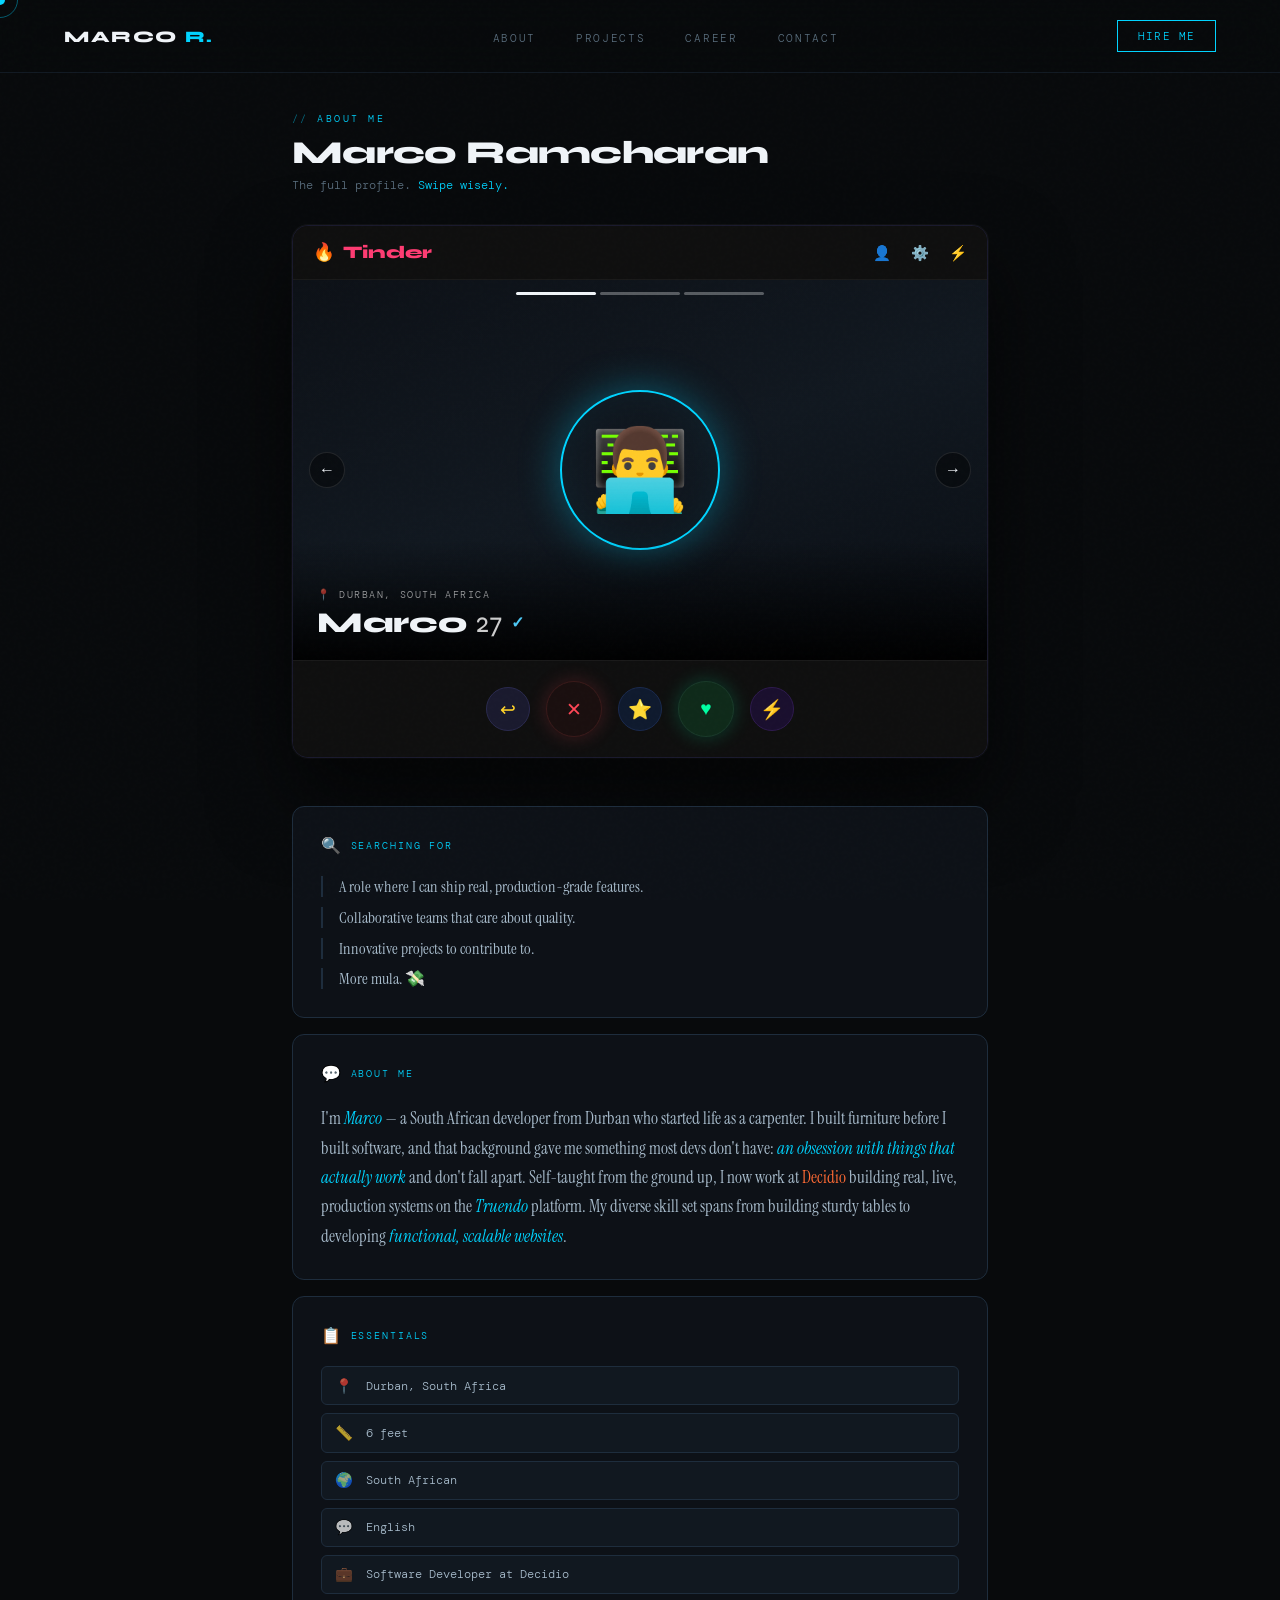
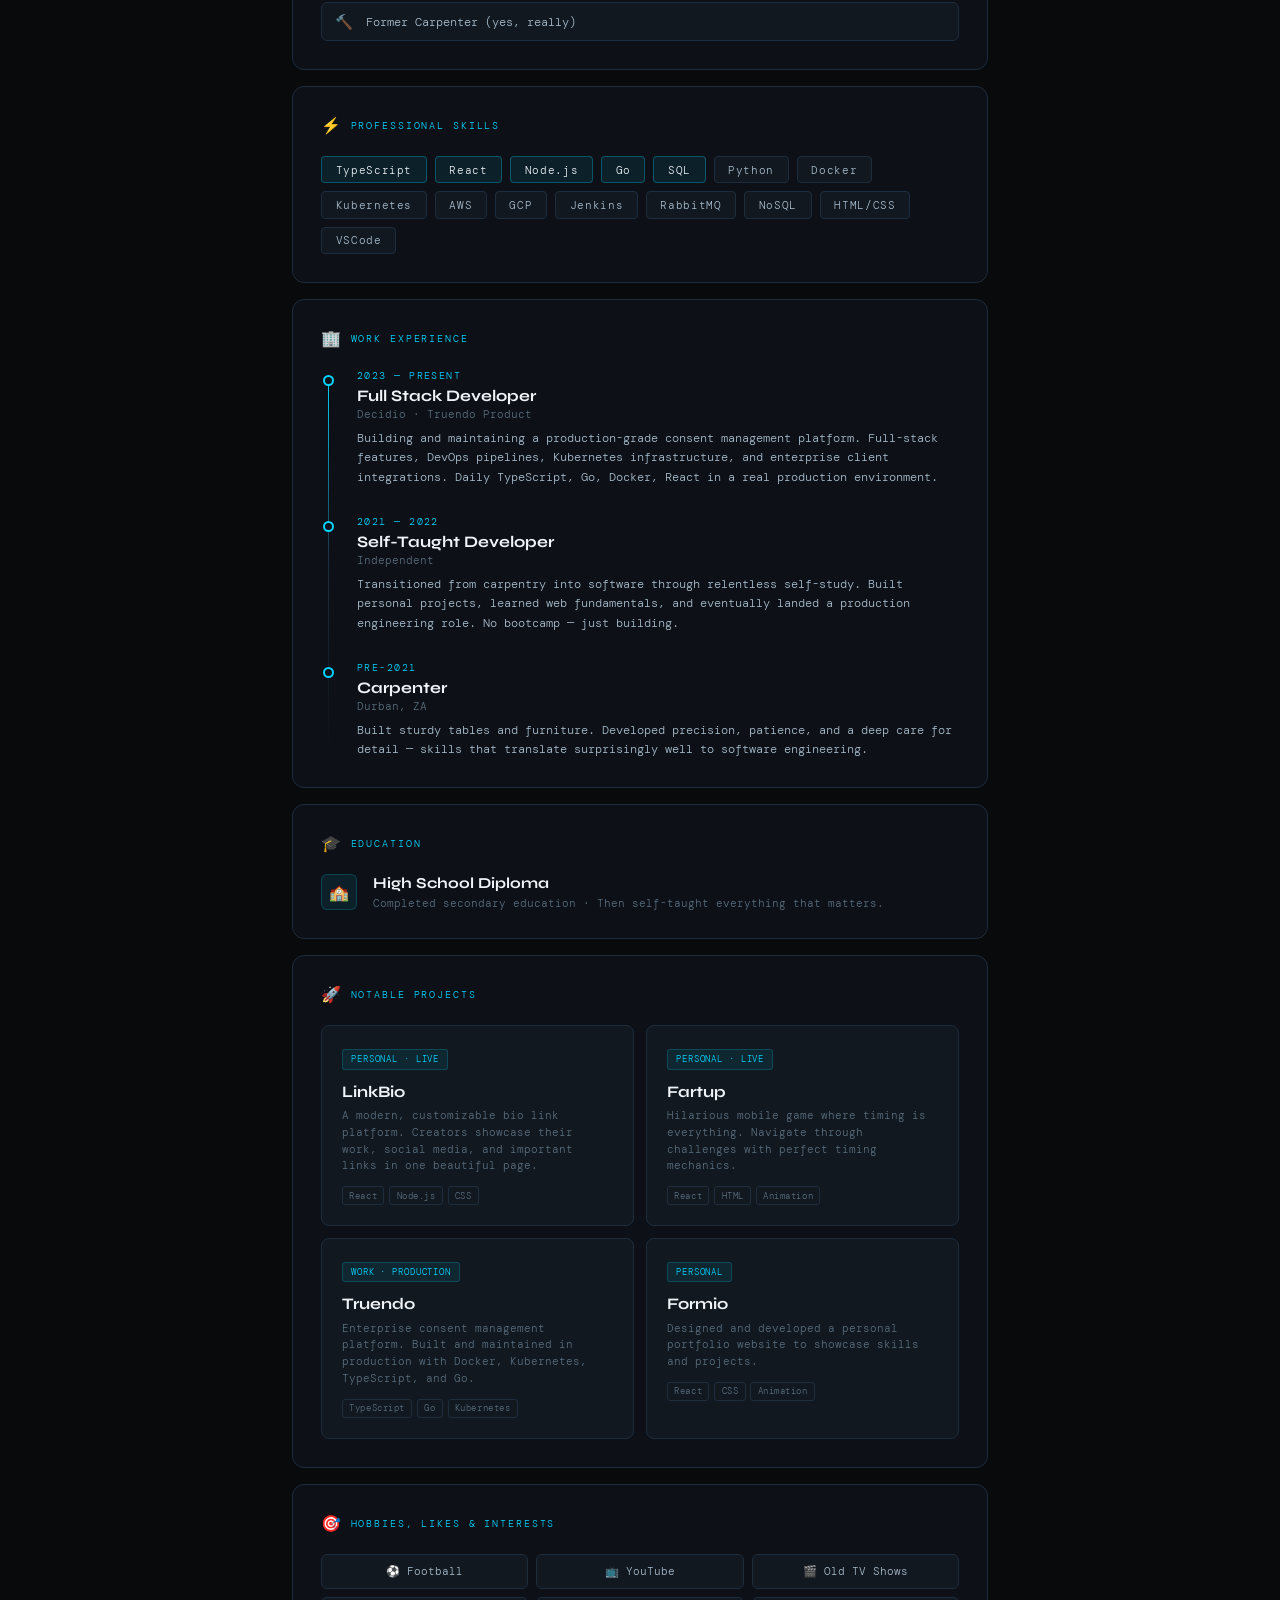
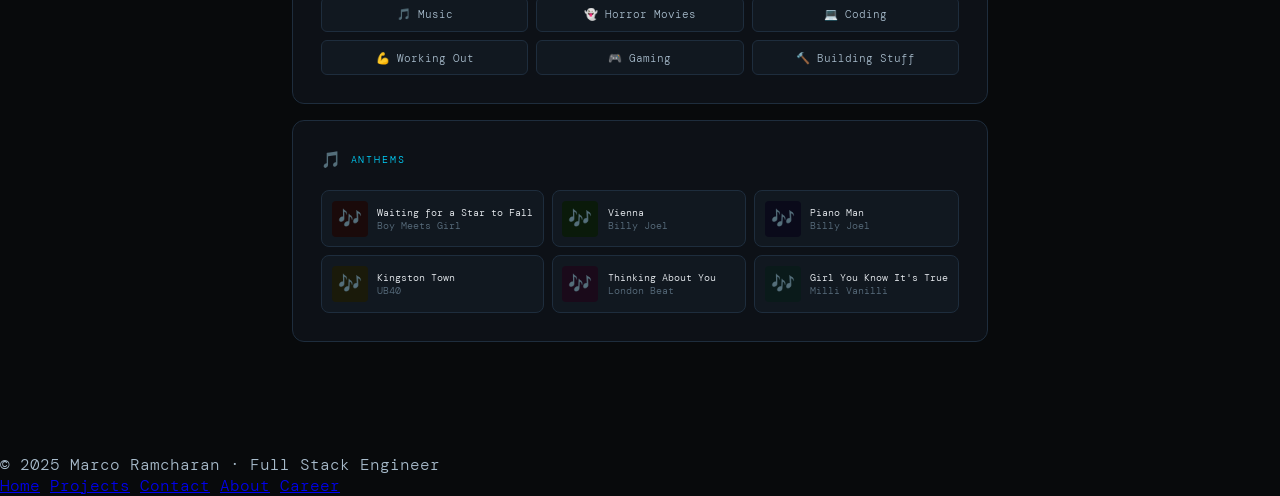
==== about/index.html @ f31c5353 "added" ====
<!DOCTYPE html>
<html lang="en">
<head>
<meta charset="UTF-8">
<meta name="viewport" content="width=device-width, initial-scale=1.0">
<title>Marco Ramcharan — About</title>
<link href="https://fonts.googleapis.com/css2?family=Syne:wght@400;700;800&family=DM+Mono:ital,wght@0,300;0,400;1,300&family=Instrument+Serif:ital@0;1&display=swap" rel="stylesheet">
<style>
  *, *::before, *::after { box-sizing: border-box; margin: 0; padding: 0; }

  :root {
    --bg: #080a0c;
    --bg2: #0d1117;
    --surface: #111820;
    --surface2: #141c24;
    --border: #1e2d3d;
    --border2: #243547;
    --cyan: #00d4ff;
    --cyan-dim: rgba(0,212,255,0.08);
    --cyan-glow: rgba(0,212,255,0.35);
    --white: #f0f4f8;
    --muted: #5a6e7e;
    --text: #a8bccc;
    --orange: #ff6b35;
    --green: #00ffa3;
    --red: #ff4757;
    --gold: #ffd32a;
    --pink: #ff6b9d;
    --tinder: #fe3c72;
  }

  html { scroll-behavior: smooth; }
  body {
    background: var(--bg);
    color: var(--text);
    font-family: 'DM Mono', monospace;
    font-weight: 300;
    overflow-x: hidden;
    cursor: none;
    min-height: 100vh;
  }
  body.menu-open { overflow: hidden; }

  /* NOISE */
  body::before {
    content: '';
    position: fixed; inset: 0;
    background-image: url("data:image/svg+xml,%3Csvg viewBox='0 0 256 256' xmlns='http://www.w3.org/2000/svg'%3E%3Cfilter id='n'%3E%3CfeTurbulence type='fractalNoise' baseFrequency='0.9' numOctaves='4' stitchTiles='stitch'/%3E%3C/filter%3E%3Crect width='100%25' height='100%25' filter='url(%23n)' opacity='0.04'/%3E%3C/svg%3E");
    pointer-events: none; z-index: 1000; opacity: 0.35;
  }

  /* CURSOR */
  .cursor { position: fixed; width: 10px; height: 10px; background: var(--cyan); border-radius: 50%; pointer-events: none; z-index: 9999; transform: translate(-50%,-50%); transition: width .2s, height .2s; mix-blend-mode: screen; }
  .cursor-ring { position: fixed; width: 36px; height: 36px; border: 1px solid rgba(0,212,255,0.4); border-radius: 50%; pointer-events: none; z-index: 9998; transform: translate(-50%,-50%); transition: width .3s, height .3s, border-color .2s; }
  .cursor.hover { width: 14px; height: 14px; }
  .cursor-ring.hover { width: 48px; height: 48px; border-color: var(--cyan); }

  /* ─── NAV ─── */
  nav {
    position: fixed; top: 0; left: 0; right: 0; z-index: 500;
    padding: 1.25rem 4rem;
    display: flex; align-items: center; justify-content: space-between;
    background: rgba(8,10,12,0.9); backdrop-filter: blur(20px);
    border-bottom: 1px solid rgba(30,45,61,0.5);
  }
  .nav-logo { font-family: 'Syne', sans-serif; font-weight: 800; font-size: 1rem; color: var(--white); letter-spacing: 0.1em; text-transform: uppercase; text-decoration: none; }
  .nav-logo span { color: var(--cyan); }
  .nav-links { display: flex; gap: 2.5rem; list-style: none; }
  .nav-links a { color: var(--muted); text-decoration: none; font-size: 0.7rem; letter-spacing: 0.15em; text-transform: uppercase; transition: color .2s; position: relative; }
  .nav-links a.active, .nav-links a:hover { color: var(--cyan); }
  .nav-links a::after { content: ''; position: absolute; bottom: -4px; left: 0; width: 0; height: 1px; background: var(--cyan); transition: width .25s; }
  .nav-links a:hover::after, .nav-links a.active::after { width: 100%; }
  .nav-cta { background: transparent; border: 1px solid var(--cyan); color: var(--cyan); font-family: 'DM Mono', monospace; font-size: 0.7rem; letter-spacing: 0.1em; text-transform: uppercase; padding: 0.5rem 1.25rem; cursor: none; transition: background .2s, color .2s, box-shadow .2s; text-decoration: none; }
  .nav-cta:hover { background: var(--cyan); color: var(--bg); box-shadow: 0 0 20px var(--cyan-glow); }

  /* ─── HAMBURGER BUTTON ─── */
  .nav-hamburger {
    display: none;
    flex-direction: column;
    justify-content: center;
    align-items: center;
    width: 44px; height: 44px;
    background: transparent;
    border: 1px solid var(--border);
    cursor: pointer;
    gap: 5px;
    position: relative;
    z-index: 600;
    transition: border-color 0.2s;
    flex-shrink: 0;
    padding: 0;
  }
  .nav-hamburger:hover { border-color: var(--cyan); }
  .nav-hamburger span {
    display: block; width: 20px; height: 1px; background: var(--white);
    transition: transform 0.35s cubic-bezier(0.4,0,0.2,1), opacity 0.2s, background 0.2s;
    transform-origin: center;
  }
  .nav-hamburger.open span:nth-child(1) { transform: translateY(6px) rotate(45deg); background: var(--cyan); }
  .nav-hamburger.open span:nth-child(2) { opacity: 0; transform: scaleX(0); }
  .nav-hamburger.open span:nth-child(3) { transform: translateY(-6px) rotate(-45deg); background: var(--cyan); }

  /* ─── FULLSCREEN MOBILE MENU ─── */
  .mobile-menu {
    position: fixed; inset: 0; z-index: 490;
    background: var(--bg);
    display: flex; flex-direction: column;
    justify-content: center; align-items: flex-start;
    padding: 6rem 2.5rem 3rem;
    pointer-events: none;
    opacity: 0; transform: translateY(-20px);
    transition: opacity 0.35s ease, transform 0.4s cubic-bezier(0.4,0,0.2,1);
  }
  .mobile-menu::after {
    content: '';
    position: absolute; inset: 0;
    background-image:
      linear-gradient(rgba(0,212,255,0.025) 1px, transparent 1px),
      linear-gradient(90deg, rgba(0,212,255,0.025) 1px, transparent 1px);
    background-size: 40px 40px;
    pointer-events: none;
  }
  .mobile-menu.open { opacity: 1; transform: translateY(0); pointer-events: all; }

  .mobile-menu-nav {
    list-style: none; display: flex; flex-direction: column;
    width: 100%; margin-bottom: 3rem; position: relative; z-index: 1;
  }
  .mobile-menu-nav li { border-bottom: 1px solid var(--border); overflow: hidden; }
  .mobile-menu-nav li:first-child { border-top: 1px solid var(--border); }
  .mobile-menu-nav a {
    display: flex; align-items: center; justify-content: space-between;
    text-decoration: none; padding: 1.2rem 0;
    color: var(--white);
    font-family: 'Syne', sans-serif; font-weight: 800;
    font-size: clamp(1.7rem, 8vw, 2.4rem); letter-spacing: -0.01em;
    opacity: 0; transform: translateX(-24px);
    transition: opacity 0.3s ease, transform 0.3s ease, color 0.2s, padding-left 0.25s;
  }
  .mobile-menu.open .mobile-menu-nav a { opacity: 1; transform: translateX(0); }
  .mobile-menu.open .mobile-menu-nav li:nth-child(1) a { transition-delay: 0.06s; }
  .mobile-menu.open .mobile-menu-nav li:nth-child(2) a { transition-delay: 0.11s; }
  .mobile-menu.open .mobile-menu-nav li:nth-child(3) a { transition-delay: 0.16s; }
  .mobile-menu.open .mobile-menu-nav li:nth-child(4) a { transition-delay: 0.21s; }
  .mobile-menu-nav a:hover { color: var(--cyan); padding-left: 0.5rem; }
  .mobile-link-num {
    font-family: 'DM Mono', monospace; font-size: 0.6rem; font-weight: 300;
    color: var(--muted); letter-spacing: 0.15em;
    align-self: flex-end; margin-bottom: 0.4rem;
    transition: color 0.2s;
  }
  .mobile-menu-nav a:hover .mobile-link-num { color: var(--cyan); }

  .mobile-menu-footer {
    position: relative; z-index: 1;
    opacity: 0; transform: translateY(10px);
    transition: opacity 0.3s ease 0.3s, transform 0.3s ease 0.3s;
  }
  .mobile-menu.open .mobile-menu-footer { opacity: 1; transform: translateY(0); }
  .mobile-menu-footer .hire-btn {
    display: inline-block;
    background: transparent; border: 1px solid var(--cyan);
    color: var(--cyan); font-family: 'DM Mono', monospace;
    font-size: 0.72rem; letter-spacing: 0.1em; text-transform: uppercase;
    padding: 0.65rem 1.5rem; text-decoration: none; margin-bottom: 1.25rem;
    transition: background 0.2s, color 0.2s;
  }
  .mobile-menu-footer .hire-btn:hover { background: var(--cyan); color: var(--bg); }
  .mobile-menu-contact { font-size: 0.62rem; letter-spacing: 0.12em; color: var(--muted); text-transform: uppercase; }
  .mobile-menu-contact a { color: var(--cyan); text-decoration: none; }

  /* PAGE LAYOUT */
  .page { max-width: 760px; margin: 0 auto; padding: 7rem 2rem 6rem; }

  /* TINDER CARD */
  .tinder-wrapper { position: relative; margin-bottom: 3rem; opacity: 0; animation: fadeUp 0.6s 0.1s forwards; }
  .tinder-chrome { background: #0f0f0f; border: 1px solid #1a1a2e; border-radius: 16px; overflow: hidden; box-shadow: 0 40px 80px rgba(0,0,0,0.6), 0 0 0 1px rgba(255,255,255,0.04); }
  .tinder-topbar { background: #0f0f0f; padding: 1rem 1.25rem; display: flex; align-items: center; justify-content: space-between; border-bottom: 1px solid #1a1a1a; }
  .tinder-logo { display: flex; align-items: center; gap: 0.5rem; font-family: 'Syne', sans-serif; font-weight: 800; font-size: 1.1rem; color: var(--white); }
  .tinder-flame { font-size: 1.1rem; }
  .tinder-logo .tinder-name { color: var(--tinder); }
  .tinder-icons { display: flex; gap: 1.25rem; }
  .tinder-icons span { color: var(--muted); font-size: 0.9rem; cursor: none; transition: color .2s; }
  .tinder-icons span:hover { color: var(--white); }
  .tinder-photo-area { position: relative; background: #111; height: 380px; overflow: hidden; }
  .photo-placeholder { width: 100%; height: 100%; display: flex; align-items: center; justify-content: center; flex-direction: column; gap: 1rem; background: linear-gradient(160deg, #0d1117 0%, #111820 50%, #0a0e14 100%); }
  .photo-placeholder .avatar-ring { width: 160px; height: 160px; border: 2px solid var(--cyan); border-radius: 50%; display: flex; align-items: center; justify-content: center; font-size: 5rem; box-shadow: 0 0 40px var(--cyan-glow), inset 0 0 40px rgba(0,212,255,0.05); position: relative; overflow: hidden; }
  .photo-placeholder .avatar-ring img { width: 100%; height: 100%; object-fit: cover; border-radius: 50%; display: none; }
  .photo-placeholder .avatar-ring .avatar-emoji { font-size: 5rem; }
  .photo-dots { position: absolute; top: 12px; left: 0; right: 0; display: flex; justify-content: center; gap: 4px; }
  .dot { height: 3px; border-radius: 2px; background: rgba(255,255,255,0.3); flex: 1; max-width: 80px; }
  .dot.active { background: var(--white); }
  .photo-nav { position: absolute; top: 50%; transform: translateY(-50%); display: flex; justify-content: space-between; width: 100%; padding: 0 1rem; pointer-events: none; }
  .photo-nav button { pointer-events: all; background: rgba(0,0,0,0.4); border: 1px solid rgba(255,255,255,0.1); color: var(--white); width: 36px; height: 36px; border-radius: 50%; cursor: none; font-size: 1rem; display: flex; align-items: center; justify-content: center; transition: background .2s; }
  .photo-nav button:hover { background: rgba(0,0,0,0.7); }
  .tinder-identity { position: absolute; bottom: 0; left: 0; right: 0; padding: 3rem 1.5rem 1.25rem; background: linear-gradient(to top, rgba(0,0,0,0.95) 0%, transparent 100%); }
  .tinder-location { font-size: 0.65rem; letter-spacing: 0.15em; text-transform: uppercase; color: rgba(255,255,255,0.6); margin-bottom: 0.3rem; display: flex; align-items: center; gap: 0.4rem; }
  .tinder-name-line { font-family: 'Syne', sans-serif; font-weight: 800; font-size: 1.8rem; color: var(--white); letter-spacing: -0.01em; display: flex; align-items: center; gap: 0.6rem; }
  .tinder-age { font-weight: 400; color: rgba(255,255,255,0.8); }
  .verified-badge { color: #4dc9f6; font-size: 1rem; }
  .tinder-actions { padding: 1.25rem 1.5rem; display: flex; justify-content: center; align-items: center; gap: 1rem; background: #0f0f0f; border-top: 1px solid #1a1a1a; }
  .action-btn { border: none; border-radius: 50%; display: flex; align-items: center; justify-content: center; cursor: none; font-size: 1.2rem; transition: transform .15s, box-shadow .15s; flex-shrink: 0; }
  .action-btn:hover { transform: scale(1.12); }
  .btn-rewind { width: 44px; height: 44px; background: #1a1a2e; color: var(--gold); border: 1px solid #2a2a4e; }
  .btn-nope { width: 56px; height: 56px; background: #1a0f0f; color: var(--red); border: 1px solid #3a1a1a; box-shadow: 0 0 20px rgba(255,71,87,0.2); }
  .btn-super { width: 44px; height: 44px; background: #0f1a2e; color: #4dc9f6; border: 1px solid #1a2a4e; }
  .btn-like { width: 56px; height: 56px; background: #0f2a1a; color: var(--green); border: 1px solid #1a3a2a; box-shadow: 0 0 20px rgba(0,255,163,0.2); }
  .btn-boost { width: 44px; height: 44px; background: #1a0f2e; color: #bf5fff; border: 1px solid #2e1a4e; }
  .btn-nope:hover { box-shadow: 0 0 30px rgba(255,71,87,0.4); }
  .btn-like:hover { box-shadow: 0 0 30px rgba(0,255,163,0.4); }
  .swipe-nope, .swipe-like { position: absolute; top: 1.5rem; font-family: 'Syne', sans-serif; font-weight: 800; font-size: 2rem; letter-spacing: 0.1em; padding: 0.25rem 0.75rem; border: 3px solid; border-radius: 6px; opacity: 0; pointer-events: none; transition: opacity 0.15s; z-index: 10; }
  .swipe-nope { left: 1.5rem; color: var(--red); border-color: var(--red); transform: rotate(-15deg); }
  .swipe-like { right: 1.5rem; color: var(--green); border-color: var(--green); transform: rotate(15deg); }
  .tinder-chrome.swiping-left { animation: swipeLeft 0.4s forwards; }
  .tinder-chrome.swiping-right { animation: swipeRight 0.4s forwards; }

  /* PROFILE SECTIONS */
  .profile-section { background: var(--bg2); border: 1px solid var(--border); border-radius: 12px; padding: 1.75rem; margin-bottom: 1rem; opacity: 0; transform: translateY(20px); transition: opacity .6s, transform .6s; }
  .profile-section.visible { opacity: 1; transform: translateY(0); }
  .ps-header { display: flex; align-items: center; gap: 0.6rem; margin-bottom: 1.25rem; }
  .ps-icon { font-size: 1rem; }
  .ps-title { font-size: 0.65rem; letter-spacing: 0.18em; text-transform: uppercase; color: var(--cyan); }
  .searching-list { display: flex; flex-direction: column; gap: 0.6rem; }
  .searching-item { font-family: 'Instrument Serif', serif; font-size: 1rem; color: var(--text); padding-left: 1rem; border-left: 2px solid var(--border); transition: border-color .2s, color .2s; }
  .searching-item:hover { border-color: var(--cyan); color: var(--white); }
  .about-text { font-family: 'Instrument Serif', serif; font-size: 1.05rem; line-height: 1.75; color: var(--text); }
  .about-text .hl { color: var(--cyan); font-style: italic; }
  .about-text .hl-o { color: var(--orange); }
  .essentials-list { display: flex; flex-direction: column; gap: 0.5rem; }
  .essential-row { display: flex; align-items: center; gap: 0.75rem; padding: 0.6rem 0.75rem; background: var(--surface); border: 1px solid var(--border); border-radius: 6px; font-size: 0.75rem; color: var(--text); transition: border-color .2s, background .2s; }
  .essential-row:hover { border-color: var(--border2); background: var(--surface2); }
  .essential-icon { font-size: 0.9rem; opacity: 0.7; width: 20px; text-align: center; }
  .skills-cloud { display: flex; flex-wrap: wrap; gap: 0.5rem; }
  .s-pill { font-size: 0.68rem; letter-spacing: 0.06em; padding: 0.35rem 0.85rem; border: 1px solid var(--border); background: var(--surface); color: var(--text); border-radius: 4px; transition: border-color .2s, color .2s, background .2s; cursor: default; }
  .s-pill:hover { border-color: var(--cyan); color: var(--cyan); background: var(--cyan-dim); }
  .s-pill.core { border-color: rgba(0,212,255,0.3); color: var(--white); background: var(--cyan-dim); }
  .exp-list { display: flex; flex-direction: column; gap: 0; position: relative; }
  .exp-list::before { content: ''; position: absolute; left: 7px; top: 8px; bottom: 8px; width: 1px; background: linear-gradient(to bottom, var(--cyan), var(--border), transparent); }
  .exp-item { padding: 0 0 1.75rem 2.25rem; position: relative; }
  .exp-item:last-child { padding-bottom: 0; }
  .exp-dot { position: absolute; left: 2px; top: 6px; width: 11px; height: 11px; border: 2px solid var(--cyan); background: var(--bg2); border-radius: 50%; }
  .exp-date { font-size: 0.6rem; letter-spacing: 0.15em; text-transform: uppercase; color: var(--cyan); margin-bottom: 0.25rem; }
  .exp-role { font-family: 'Syne', sans-serif; font-weight: 700; font-size: 1rem; color: var(--white); margin-bottom: 0.15rem; }
  .exp-company { font-size: 0.7rem; color: var(--muted); margin-bottom: 0.5rem; }
  .exp-desc { font-size: 0.75rem; line-height: 1.6; color: var(--text); }
  .edu-item { display: flex; gap: 1rem; align-items: flex-start; }
  .edu-icon { width: 36px; height: 36px; flex-shrink: 0; background: var(--cyan-dim); border: 1px solid rgba(0,212,255,0.2); display: flex; align-items: center; justify-content: center; font-size: 1rem; border-radius: 6px; }
  .edu-title { font-family: 'Syne', sans-serif; font-weight: 700; font-size: 0.95rem; color: var(--white); margin-bottom: 0.25rem; }
  .edu-sub { font-size: 0.7rem; color: var(--muted); }
  .proj-grid { display: grid; grid-template-columns: 1fr 1fr; gap: 0.75rem; }
  .proj-card { background: var(--surface); border: 1px solid var(--border); border-radius: 8px; padding: 1.25rem; position: relative; overflow: hidden; text-decoration: none; display: block; transition: border-color .2s, background .2s; }
  .proj-card::before { content: ''; position: absolute; top: 0; left: 0; right: 0; height: 2px; background: var(--cyan); transform: scaleX(0); transform-origin: left; transition: transform .3s; }
  .proj-card:hover { border-color: var(--border2); background: var(--surface2); }
  .proj-card:hover::before { transform: scaleX(1); }
  .proj-badge { display: inline-block; font-size: 0.55rem; letter-spacing: 0.1em; text-transform: uppercase; padding: 0.2rem 0.5rem; border-radius: 3px; margin-bottom: 0.75rem; background: var(--cyan-dim); border: 1px solid rgba(0,212,255,0.2); color: var(--cyan); }
  .proj-name { font-family: 'Syne', sans-serif; font-weight: 700; font-size: 1rem; color: var(--white); margin-bottom: 0.4rem; }
  .proj-desc { font-size: 0.7rem; line-height: 1.5; color: var(--muted); margin-bottom: 0.75rem; }
  .proj-tags { display: flex; flex-wrap: wrap; gap: 0.3rem; }
  .proj-tag { font-size: 0.55rem; letter-spacing: 0.06em; color: var(--muted); border: 1px solid var(--border); padding: 0.15rem 0.4rem; border-radius: 3px; }
  .hobbies-grid { display: grid; grid-template-columns: repeat(3, 1fr); gap: 0.5rem; }
  .hobby-chip { padding: 0.6rem 0.75rem; background: var(--surface); border: 1px solid var(--border); border-radius: 6px; font-size: 0.7rem; color: var(--text); text-align: center; transition: border-color .2s, color .2s; }
  .hobby-chip:hover { border-color: var(--cyan); color: var(--cyan); }
  .anthems-grid { display: grid; grid-template-columns: repeat(3, 1fr); gap: 0.5rem; }
  .anthem-card { background: var(--surface); border: 1px solid var(--border); border-radius: 8px; padding: 0.6rem; display: flex; align-items: center; gap: 0.6rem; transition: border-color .2s; }
  .anthem-card:hover { border-color: var(--border2); }
  .anthem-art { width: 36px; height: 36px; flex-shrink: 0; border-radius: 4px; display: flex; align-items: center; justify-content: center; font-size: 1.2rem; }
  .anthem-art.c1{background:#1a0a0a}.anthem-art.c2{background:#0a1a0a}.anthem-art.c3{background:#0a0a1a}.anthem-art.c4{background:#1a1a0a}.anthem-art.c5{background:#1a0a1a}.anthem-art.c6{background:#0a1a1a}
  .anthem-info { overflow: hidden; }
  .anthem-song { font-size: 0.65rem; color: var(--white); white-space: nowrap; overflow: hidden; text-overflow: ellipsis; }
  .anthem-artist { font-size: 0.6rem; color: var(--muted); white-space: nowrap; overflow: hidden; text-overflow: ellipsis; }

  /* ANIMATIONS */
  @keyframes fadeUp { from { opacity: 0; transform: translateY(24px); } to { opacity: 1; transform: translateY(0); } }
  @keyframes swipeLeft { to { transform: translateX(-150%) rotate(-20deg); opacity: 0; } }
  @keyframes swipeRight { to { transform: translateX(150%) rotate(20deg); opacity: 0; } }

  /* PAGE HEADER */
  .page-header { margin-bottom: 2rem; opacity: 0; animation: fadeUp .5s .05s forwards; }
  .page-label { font-size: 0.62rem; letter-spacing: 0.25em; text-transform: uppercase; color: var(--cyan); margin-bottom: 0.5rem; }
  .page-label::before { content: '// '; opacity: .5; }
  .page-title { font-family: 'Syne', sans-serif; font-weight: 800; font-size: 2rem; color: var(--white); letter-spacing: -0.02em; }
  .page-sub { font-size: 0.72rem; color: var(--muted); margin-top: 0.4rem; }
  .page-sub span { color: var(--cyan); }

  /* RESPONSIVE */
  @media (max-width: 700px) {
    nav { padding: 1rem 1.25rem; }
    .nav-links { display: none; }
    .nav-cta { display: none; }
    .nav-hamburger { display: flex; }
    .page { padding: 5.5rem 1rem 4rem; }
    .proj-grid { grid-template-columns: 1fr; }
    .hobbies-grid { grid-template-columns: repeat(2,1fr); }
    .anthems-grid { grid-template-columns: 1fr; }
    .mobile-menu { padding: 5rem 1.5rem 3rem; }
  }
</style>
</head>
<body>

<div class="cursor" id="cursor"></div>
<div class="cursor-ring" id="cursorRing"></div>

<!-- FULLSCREEN MOBILE MENU -->
<div class="mobile-menu" id="mobileMenu" aria-hidden="true">
  <ul class="mobile-menu-nav">
    <li><a href="/" class="mobile-nav-link"><span>Home</span><span class="mobile-link-num">01</span></a></li>
    <li><a href="/about" class="mobile-nav-link"><span>About</span><span class="mobile-link-num">02</span></a></li>
    <li><a href="/projects" class="mobile-nav-link"><span>Projects</span><span class="mobile-link-num">03</span></a></li>
    <li><a href="/career" class="mobile-nav-link"><span>Career</span><span class="mobile-link-num">04</span></a></li>
    <li><a href="/contact" class="mobile-nav-link"><span>Contact</span><span class="mobile-link-num">05</span></a></li>
  </ul>
  <div class="mobile-menu-footer">
    <a href="mailto:miguelmarcoramcharan@gmail.com" class="hire-btn">Hire Me</a>
    <div class="mobile-menu-contact" style="margin-top: 0.5rem;">
      <a href="mailto:miguelmarcoramcharan@gmail.com">miguelmarcoramcharan@gmail.com</a>
    </div>
  </div>
</div>

<!-- NAV -->
<nav>
  <a href="/" class="nav-logo">Marco <span>R.</span></a>
  <ul class="nav-links">
    <li><a href="/about">About</a></li>
    <li><a href="/projects">Projects</a></li>
    <li><a href="/career">Career</a></li>
    <li><a href="/contact">Contact</a></li>
  </ul>
  <a href="mailto:miguelmarcoramcharan@gmail.com" class="nav-cta">Hire Me</a>
  <button class="nav-hamburger" id="hamburger" aria-label="Toggle navigation menu" aria-expanded="false">
    <span></span>
    <span></span>
    <span></span>
  </button>
</nav>


<div class="page">

  <div class="page-header">
    <div class="page-label">About Me</div>
    <h1 class="page-title">Marco Ramcharan</h1>
    <p class="page-sub">The full profile. <span>Swipe wisely.</span></p>
  </div>

  <!-- TINDER CARD -->
  <div class="tinder-wrapper">
    <div class="tinder-chrome" id="tinderCard">
      <div class="swipe-nope" id="swipeNope">NOPE</div>
      <div class="swipe-like" id="swipeLike">LIKE</div>
      <div class="tinder-topbar">
        <div class="tinder-logo">
          <span class="tinder-flame">🔥</span>
          <span class="tinder-name">Tinder</span>
        </div>
        <div class="tinder-icons">
          <span title="Profile">👤</span>
          <span title="Filters">⚙️</span>
          <span title="Boost">⚡</span>
        </div>
      </div>
      <div class="tinder-photo-area">
        <div class="photo-dots">
          <div class="dot active"></div>
          <div class="dot"></div>
          <div class="dot"></div>
        </div>
        <div class="photo-placeholder">
          <div class="avatar-ring">
            <img src="your-photo.jpg" alt="Marco" onerror="this.style.display='none'; this.nextElementSibling.style.display='block';" />
            <span class="avatar-emoji" style="display:block;">👨‍💻</span>
          </div>
        </div>
        <div class="photo-nav">
          <button onclick="prevPhoto()" title="Previous">←</button>
          <button onclick="nextPhoto()" title="Next">→</button>
        </div>
        <div class="tinder-identity">
          <div class="tinder-location">📍 Durban, South Africa</div>
          <div class="tinder-name-line">
            Marco <span class="tinder-age">27</span>
            <span class="verified-badge">✓</span>
          </div>
        </div>
      </div>
      <div class="tinder-actions">
        <button class="action-btn btn-rewind" onclick="rewind()" title="Rewind">↩</button>
        <button class="action-btn btn-nope" onclick="swipeNope()" title="Nope">✕</button>
        <button class="action-btn btn-super" onclick="superLike()" title="Super Like">⭐</button>
        <button class="action-btn btn-like" onclick="swipeLike()" title="Like">♥</button>
        <button class="action-btn btn-boost" onclick="boost()" title="Boost">⚡</button>
      </div>
    </div>
  </div>

  <!-- SEARCHING FOR -->
  <div class="profile-section reveal">
    <div class="ps-header"><span class="ps-icon">🔍</span><span class="ps-title">Searching For</span></div>
    <div class="searching-list">
      <div class="searching-item">A role where I can ship real, production-grade features.</div>
      <div class="searching-item">Collaborative teams that care about quality.</div>
      <div class="searching-item">Innovative projects to contribute to.</div>
      <div class="searching-item">More mula. 💸</div>
    </div>
  </div>

  <!-- ABOUT ME -->
  <div class="profile-section reveal">
    <div class="ps-header"><span class="ps-icon">💬</span><span class="ps-title">About Me</span></div>
    <p class="about-text">
      I'm <span class="hl">Marco</span> — a South African developer from Durban who started life as a carpenter. I built furniture before I built software, and that background gave me something most devs don't have: <span class="hl">an obsession with things that actually work</span> and don't fall apart. Self-taught from the ground up, I now work at <span class="hl-o">Decidio</span> building real, live, production systems on the <span class="hl">Truendo</span> platform. My diverse skill set spans from building sturdy tables to developing <span class="hl">functional, scalable websites</span>.
    </p>
  </div>

  <!-- ESSENTIALS -->
  <div class="profile-section reveal">
    <div class="ps-header"><span class="ps-icon">📋</span><span class="ps-title">Essentials</span></div>
    <div class="essentials-list">
      <div class="essential-row"><span class="essential-icon">📍</span>Durban, South Africa</div>
      <div class="essential-row"><span class="essential-icon">📏</span>6 feet</div>
      <div class="essential-row"><span class="essential-icon">🌍</span>South African</div>
      <div class="essential-row"><span class="essential-icon">💬</span>English</div>
      <div class="essential-row"><span class="essential-icon">💼</span>Software Developer at Decidio</div>
      <div class="essential-row"><span class="essential-icon">🔨</span>Former Carpenter (yes, really)</div>
    </div>
  </div>

  <!-- SKILLS -->
  <div class="profile-section reveal">
    <div class="ps-header"><span class="ps-icon">⚡</span><span class="ps-title">Professional Skills</span></div>
    <div class="skills-cloud">
      <span class="s-pill core">TypeScript</span><span class="s-pill core">React</span><span class="s-pill core">Node.js</span><span class="s-pill core">Go</span><span class="s-pill core">SQL</span>
      <span class="s-pill">Python</span><span class="s-pill">Docker</span><span class="s-pill">Kubernetes</span><span class="s-pill">AWS</span><span class="s-pill">GCP</span>
      <span class="s-pill">Jenkins</span><span class="s-pill">RabbitMQ</span><span class="s-pill">NoSQL</span><span class="s-pill">HTML/CSS</span><span class="s-pill">VSCode</span>
    </div>
  </div>

  <!-- WORK EXPERIENCE -->
  <div class="profile-section reveal">
    <div class="ps-header"><span class="ps-icon">🏢</span><span class="ps-title">Work Experience</span></div>
    <div class="exp-list">
      <div class="exp-item">
        <div class="exp-dot"></div>
        <div class="exp-date">2023 — Present</div>
        <div class="exp-role">Full Stack Developer</div>
        <div class="exp-company">Decidio · Truendo Product</div>
        <div class="exp-desc">Building and maintaining a production-grade consent management platform. Full-stack features, DevOps pipelines, Kubernetes infrastructure, and enterprise client integrations. Daily TypeScript, Go, Docker, React in a real production environment.</div>
      </div>
      <div class="exp-item">
        <div class="exp-dot"></div>
        <div class="exp-date">2021 — 2022</div>
        <div class="exp-role">Self-Taught Developer</div>
        <div class="exp-company">Independent</div>
        <div class="exp-desc">Transitioned from carpentry into software through relentless self-study. Built personal projects, learned web fundamentals, and eventually landed a production engineering role. No bootcamp — just building.</div>
      </div>
      <div class="exp-item">
        <div class="exp-dot"></div>
        <div class="exp-date">Pre-2021</div>
        <div class="exp-role">Carpenter</div>
        <div class="exp-company">Durban, ZA</div>
        <div class="exp-desc">Built sturdy tables and furniture. Developed precision, patience, and a deep care for detail — skills that translate surprisingly well to software engineering.</div>
      </div>
    </div>
  </div>

  <!-- EDUCATION -->
  <div class="profile-section reveal">
    <div class="ps-header"><span class="ps-icon">🎓</span><span class="ps-title">Education</span></div>
    <div class="edu-item">
      <div class="edu-icon">🏫</div>
      <div>
        <div class="edu-title">High School Diploma</div>
        <div class="edu-sub">Completed secondary education · Then self-taught everything that matters.</div>
      </div>
    </div>
  </div>

  <!-- NOTABLE PROJECTS -->
  <div class="profile-section reveal">
    <div class="ps-header"><span class="ps-icon">🚀</span><span class="ps-title">Notable Projects</span></div>
    <div class="proj-grid">
      <a href="#" class="proj-card">
        <span class="proj-badge">Personal · Live</span>
        <div class="proj-name">LinkBio</div>
        <div class="proj-desc">A modern, customizable bio link platform. Creators showcase their work, social media, and important links in one beautiful page.</div>
        <div class="proj-tags"><span class="proj-tag">React</span><span class="proj-tag">Node.js</span><span class="proj-tag">CSS</span></div>
      </a>
      <a href="#" class="proj-card">
        <span class="proj-badge">Personal · Live</span>
        <div class="proj-name">Fartup</div>
        <div class="proj-desc">Hilarious mobile game where timing is everything. Navigate through challenges with perfect timing mechanics.</div>
        <div class="proj-tags"><span class="proj-tag">React</span><span class="proj-tag">HTML</span><span class="proj-tag">Animation</span></div>
      </a>
      <a href="#" class="proj-card">
        <span class="proj-badge">Work · Production</span>
        <div class="proj-name">Truendo</div>
        <div class="proj-desc">Enterprise consent management platform. Built and maintained in production with Docker, Kubernetes, TypeScript, and Go.</div>
        <div class="proj-tags"><span class="proj-tag">TypeScript</span><span class="proj-tag">Go</span><span class="proj-tag">Kubernetes</span></div>
      </a>
      <a href="#" class="proj-card">
        <span class="proj-badge">Personal</span>
        <div class="proj-name">Formio</div>
        <div class="proj-desc">Designed and developed a personal portfolio website to showcase skills and projects.</div>
        <div class="proj-tags"><span class="proj-tag">React</span><span class="proj-tag">CSS</span><span class="proj-tag">Animation</span></div>
      </a>
    </div>
  </div>

  <!-- HOBBIES -->
  <div class="profile-section reveal">
    <div class="ps-header"><span class="ps-icon">🎯</span><span class="ps-title">Hobbies, Likes & Interests</span></div>
    <div class="hobbies-grid">
      <div class="hobby-chip">⚽ Football</div>
      <div class="hobby-chip">📺 YouTube</div>
      <div class="hobby-chip">🎬 Old TV Shows</div>
      <div class="hobby-chip">🎵 Music</div>
      <div class="hobby-chip">👻 Horror Movies</div>
      <div class="hobby-chip">💻 Coding</div>
      <div class="hobby-chip">💪 Working Out</div>
      <div class="hobby-chip">🎮 Gaming</div>
      <div class="hobby-chip">🔨 Building Stuff</div>
    </div>
  </div>

  <!-- ANTHEMS -->
  <div class="profile-section reveal">
    <div class="ps-header"><span class="ps-icon">🎵</span><span class="ps-title">Anthems</span></div>
    <div class="anthems-grid">
      <div class="anthem-card"><div class="anthem-art c1">🎶</div><div class="anthem-info"><div class="anthem-song">Waiting for a Star to Fall</div><div class="anthem-artist">Boy Meets Girl</div></div></div>
      <div class="anthem-card"><div class="anthem-art c2">🎶</div><div class="anthem-info"><div class="anthem-song">Vienna</div><div class="anthem-artist">Billy Joel</div></div></div>
      <div class="anthem-card"><div class="anthem-art c3">🎶</div><div class="anthem-info"><div class="anthem-song">Piano Man</div><div class="anthem-artist">Billy Joel</div></div></div>
      <div class="anthem-card"><div class="anthem-art c4">🎶</div><div class="anthem-info"><div class="anthem-song">Kingston Town</div><div class="anthem-artist">UB40</div></div></div>
      <div class="anthem-card"><div class="anthem-art c5">🎶</div><div class="anthem-info"><div class="anthem-song">Thinking About You</div><div class="anthem-artist">London Beat</div></div></div>
      <div class="anthem-card"><div class="anthem-art c6">🎶</div><div class="anthem-info"><div class="anthem-song">Girl You Know It's True</div><div class="anthem-artist">Milli Vanilli</div></div></div>
    </div>
  </div>

</div>

<!-- FOOTER -->
<footer>
  <div class="footer-copy">© 2025 <span>Marco Ramcharan</span> · Full Stack Engineer</div>
  <div class="footer-links">
    <a href="/">Home</a>
    <a href="/projects">Projects</a>
    <a href="/contact">Contact</a>
    <a href="/about/">About</a>
    <a href="/career/">Career</a>
  </div>
</footer>

<script>
  // CURSOR
  const cursor = document.getElementById('cursor');
  const ring = document.getElementById('cursorRing');
  let mx=0,my=0,rx=0,ry=0;
  document.addEventListener('mousemove', e => { mx=e.clientX; my=e.clientY; cursor.style.left=mx+'px'; cursor.style.top=my+'px'; });
  (function animRing(){ rx+=(mx-rx)*0.12; ry+=(my-ry)*0.12; ring.style.left=rx+'px'; ring.style.top=ry+'px'; requestAnimationFrame(animRing); })();
  document.querySelectorAll('a,button,.s-pill,.proj-card,.hobby-chip,.action-btn').forEach(el=>{
    el.addEventListener('mouseenter',()=>{cursor.classList.add('hover');ring.classList.add('hover');});
    el.addEventListener('mouseleave',()=>{cursor.classList.remove('hover');ring.classList.remove('hover');});
  });

  // HAMBURGER / MOBILE MENU
  const hamburger = document.getElementById('hamburger');
  const mobileMenu = document.getElementById('mobileMenu');

  function toggleMenu(forceClose = false) {
    const isOpen = mobileMenu.classList.contains('open') || forceClose;
    if (isOpen) {
      hamburger.classList.remove('open');
      mobileMenu.classList.remove('open');
      mobileMenu.setAttribute('aria-hidden', 'true');
      hamburger.setAttribute('aria-expanded', 'false');
      document.body.classList.remove('menu-open');
    } else {
      hamburger.classList.add('open');
      mobileMenu.classList.add('open');
      mobileMenu.setAttribute('aria-hidden', 'false');
      hamburger.setAttribute('aria-expanded', 'true');
      document.body.classList.add('menu-open');
    }
  }

  hamburger.addEventListener('click', () => toggleMenu());
  document.querySelectorAll('.mobile-nav-link').forEach(link => {
    link.addEventListener('click', () => toggleMenu(true));
  });
  document.addEventListener('keydown', e => {
    if (e.key === 'Escape' && mobileMenu.classList.contains('open')) toggleMenu(true);
  });

  // SCROLL REVEAL
  const observer = new IntersectionObserver(entries=>{
    entries.forEach(e=>{ if(e.isIntersecting) e.target.classList.add('visible'); });
  },{threshold:0.08});
  document.querySelectorAll('.reveal').forEach(el=>observer.observe(el));

  // PHOTO CAROUSEL
  let photoIndex = 0;
  const photos = ['👨‍💻', '🔨', '🚀'];
  const dots = document.querySelectorAll('.dot');
  function updatePhoto() {
    dots.forEach((d,i) => d.classList.toggle('active', i===photoIndex));
    document.querySelector('.avatar-emoji').textContent = photos[photoIndex];
  }
  function nextPhoto() { photoIndex=(photoIndex+1)%photos.length; updatePhoto(); }
  function prevPhoto() { photoIndex=(photoIndex-1+photos.length)%photos.length; updatePhoto(); }

  // TINDER ACTIONS
  const card = document.getElementById('tinderCard');
  const nopeLabel = document.getElementById('swipeNope');
  const likeLabel = document.getElementById('swipeLike');
  function swipeNope() {
    nopeLabel.style.opacity='1'; card.classList.add('swiping-left');
    setTimeout(()=>{ alert("You passed on Marco. Bad move. 😤"); card.classList.remove('swiping-left'); nopeLabel.style.opacity='0'; },500);
  }
  function swipeLike() {
    likeLabel.style.opacity='1'; card.classList.add('swiping-right');
    setTimeout(()=>{ alert("It's a match! 🎉\n\nSend Marco a message:\nmiguelmarcoramcharan@gmail.com"); card.classList.remove('swiping-right'); likeLabel.style.opacity='0'; },500);
  }
  function superLike() { alert("⭐ Super Liked! Marco has been notified. He's probably available for hire."); }
  function boost() { alert("⚡ Profile Boosted! Marco is now visible to 10x more recruiters."); }
  function rewind() { alert("↩ You've gone back to reconsider. Smart move."); }

  // DRAG TO SWIPE
  let startX=0, dragging=false;
  card.addEventListener('mousedown', e=>{ startX=e.clientX; dragging=true; });
  document.addEventListener('mousemove', e=>{
    if(!dragging) return;
    const diff=e.clientX-startX;
    card.style.transform=`translateX(${diff*0.3}px) rotate(${diff*0.02}deg)`;
    nopeLabel.style.opacity=diff<-30?Math.min(1,(-diff-30)/80):'0';
    likeLabel.style.opacity=diff>30?Math.min(1,(diff-30)/80):'0';
  });
  document.addEventListener('mouseup', e=>{
    if(!dragging) return;
    dragging=false;
    const diff=e.clientX-startX;
    card.style.transform=''; nopeLabel.style.opacity='0'; likeLabel.style.opacity='0';
    if(diff<-80) swipeNope();
    else if(diff>80) swipeLike();
  });
</script>
</body>
</html>
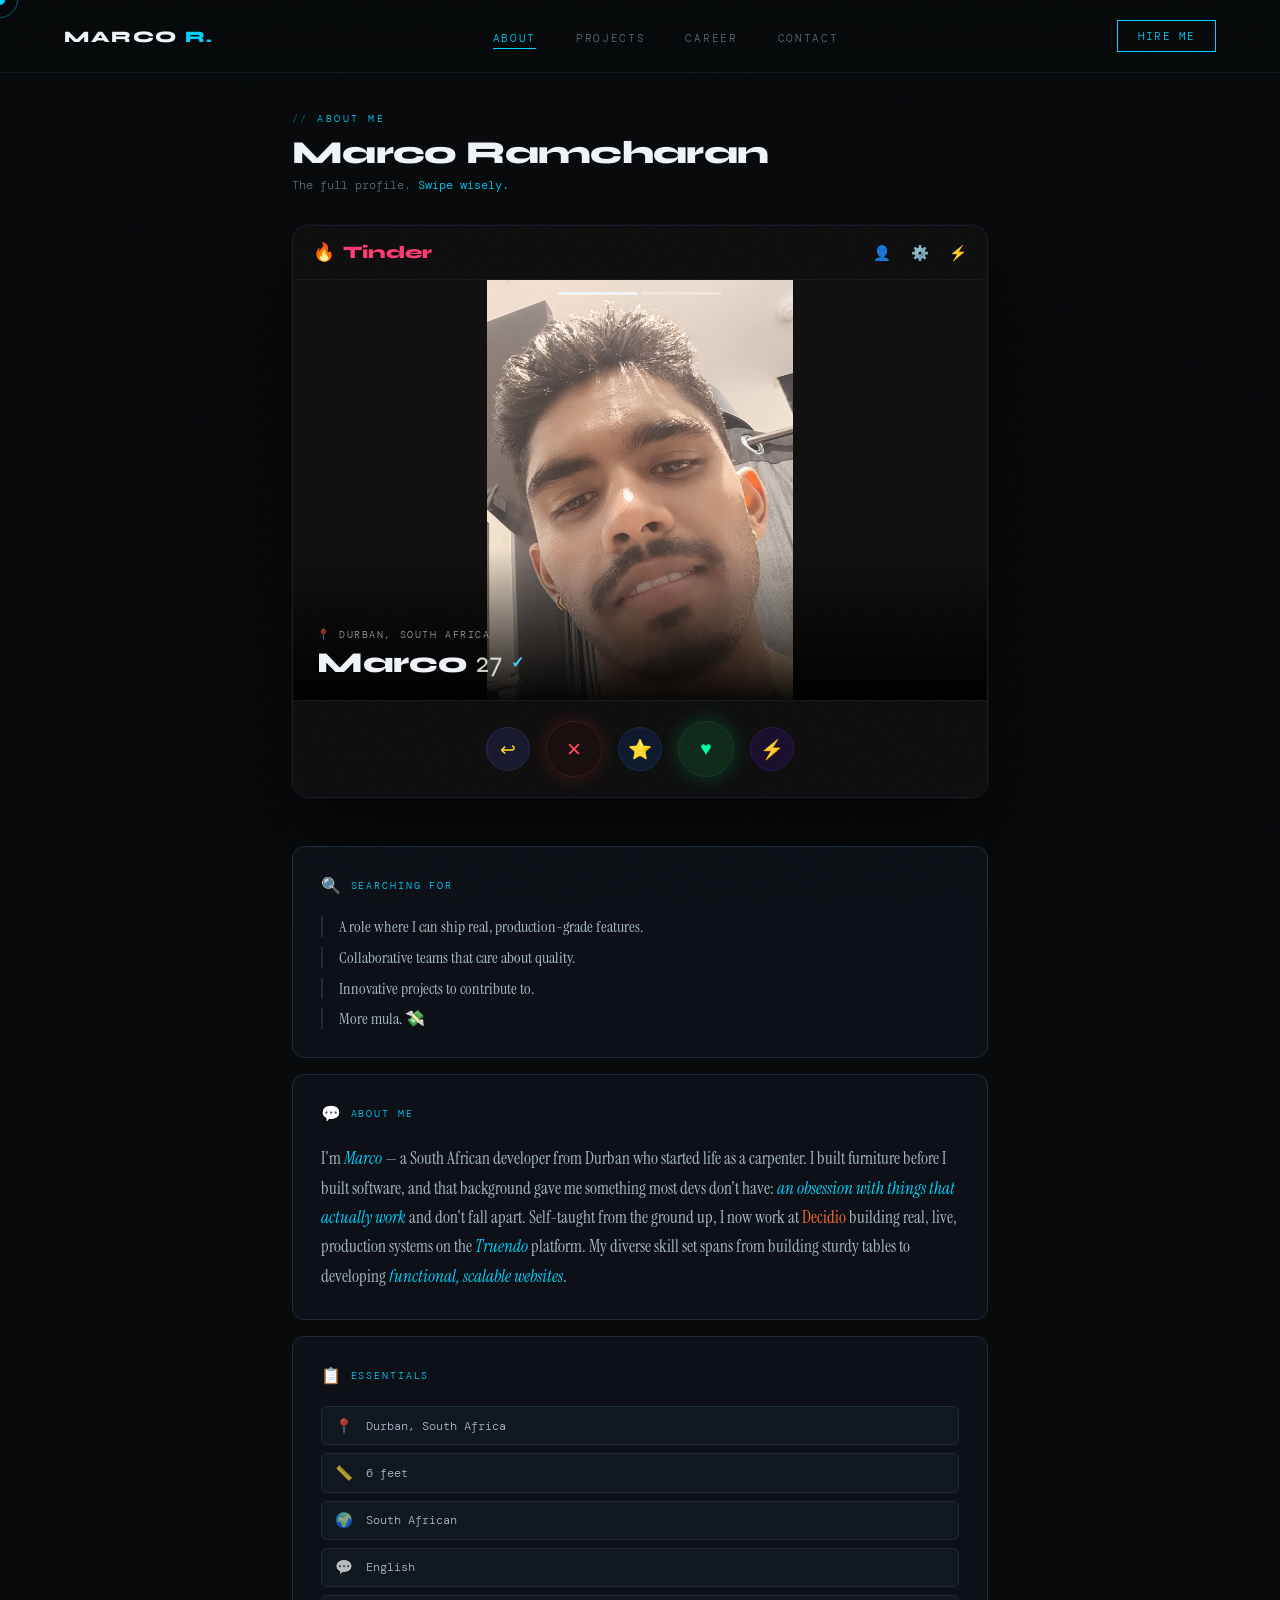
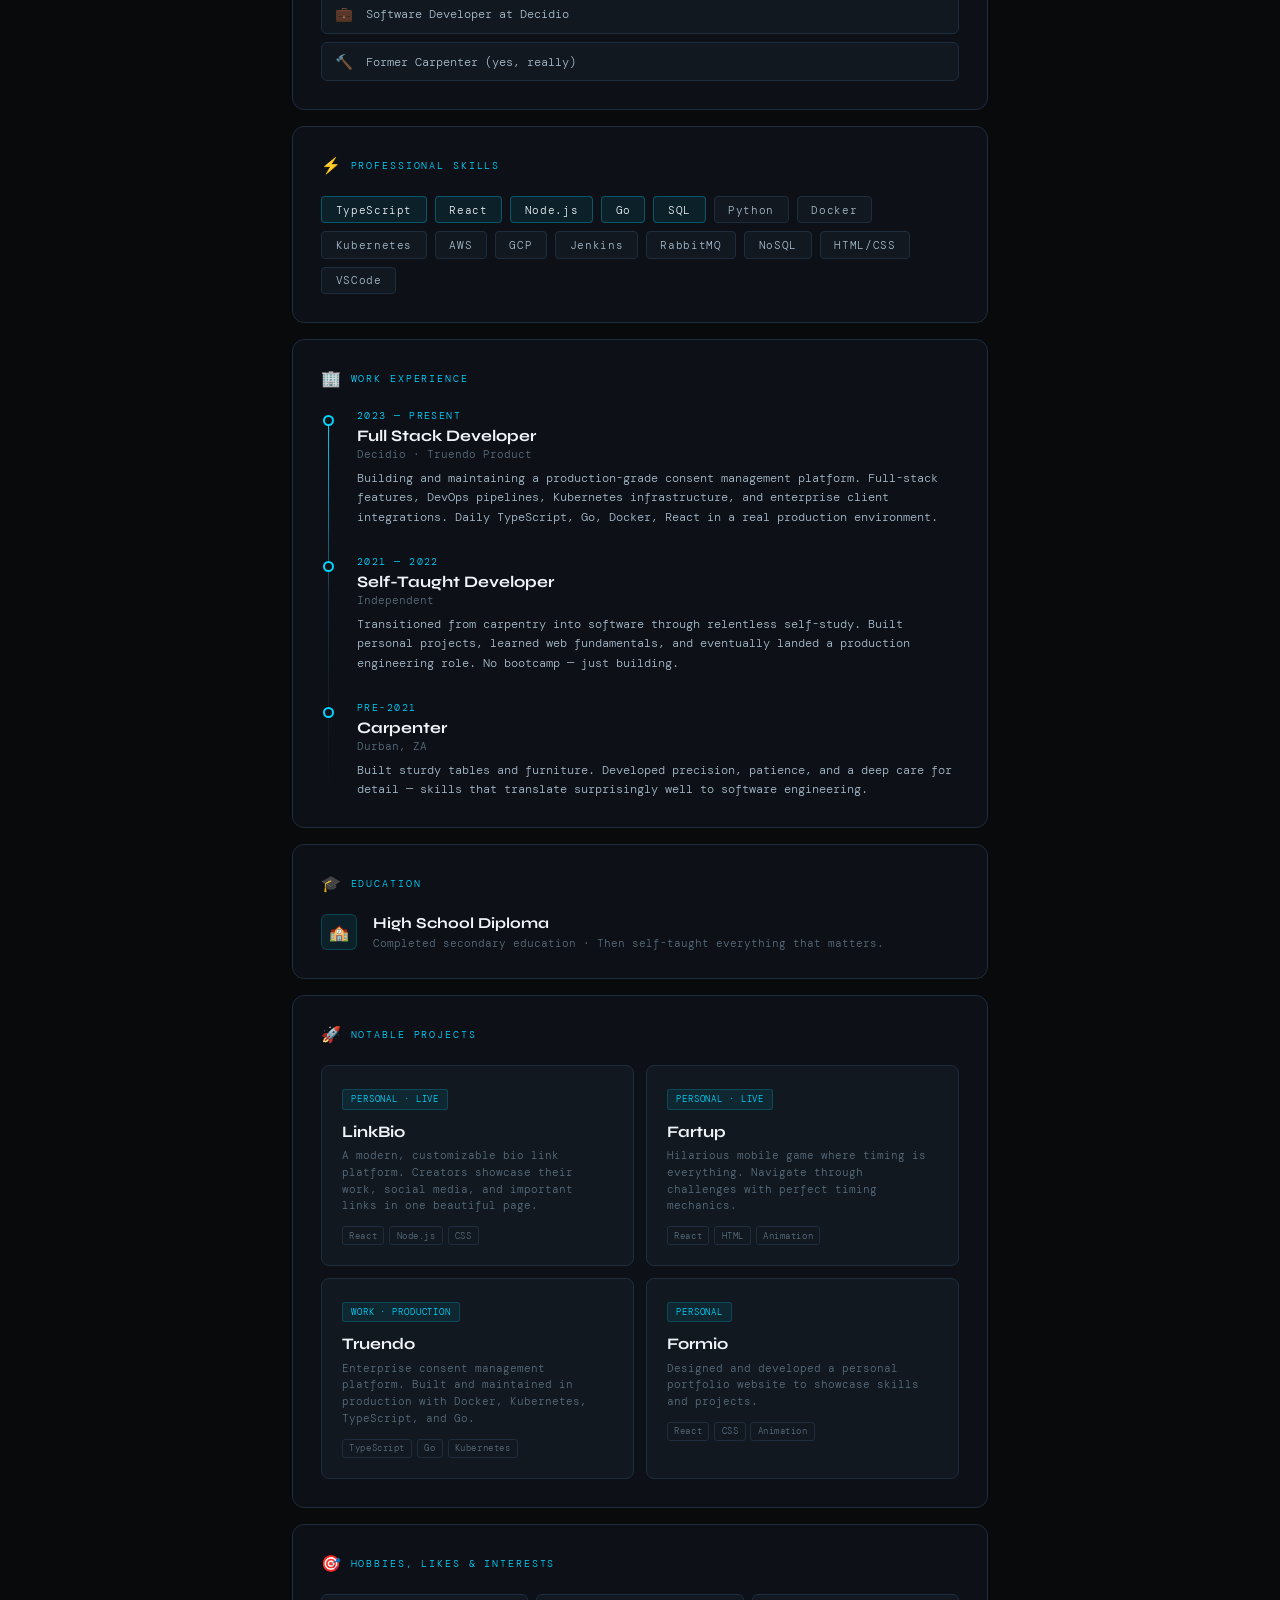
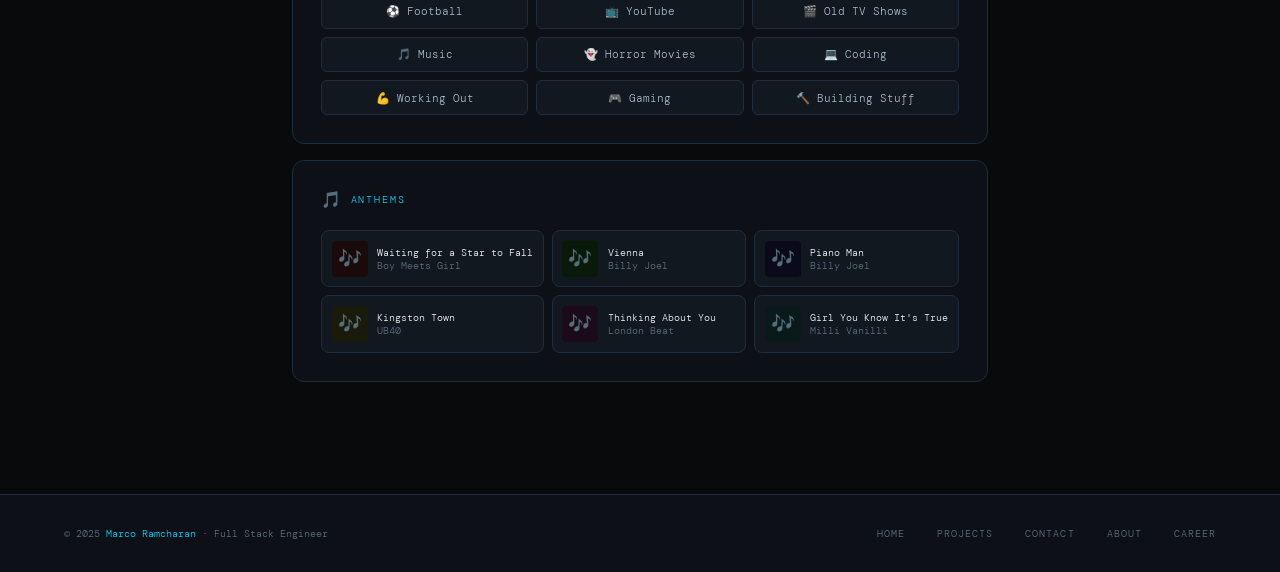
==== commit e4f078d3: "added" ====
--- a/about/index.html
+++ b/about/index.html
@@ -41,7 +41,6 @@
   }
   body.menu-open { overflow: hidden; }
 
-  /* NOISE */
   body::before {
     content: '';
     position: fixed; inset: 0;
@@ -49,13 +48,11 @@
     pointer-events: none; z-index: 1000; opacity: 0.35;
   }
 
-  /* CURSOR */
   .cursor { position: fixed; width: 10px; height: 10px; background: var(--cyan); border-radius: 50%; pointer-events: none; z-index: 9999; transform: translate(-50%,-50%); transition: width .2s, height .2s; mix-blend-mode: screen; }
   .cursor-ring { position: fixed; width: 36px; height: 36px; border: 1px solid rgba(0,212,255,0.4); border-radius: 50%; pointer-events: none; z-index: 9998; transform: translate(-50%,-50%); transition: width .3s, height .3s, border-color .2s; }
   .cursor.hover { width: 14px; height: 14px; }
   .cursor-ring.hover { width: 48px; height: 48px; border-color: var(--cyan); }
 
-  /* ─── NAV ─── */
   nav {
     position: fixed; top: 0; left: 0; right: 0; z-index: 500;
     padding: 1.25rem 4rem;
@@ -73,34 +70,21 @@
   .nav-cta { background: transparent; border: 1px solid var(--cyan); color: var(--cyan); font-family: 'DM Mono', monospace; font-size: 0.7rem; letter-spacing: 0.1em; text-transform: uppercase; padding: 0.5rem 1.25rem; cursor: none; transition: background .2s, color .2s, box-shadow .2s; text-decoration: none; }
   .nav-cta:hover { background: var(--cyan); color: var(--bg); box-shadow: 0 0 20px var(--cyan-glow); }
 
-  /* ─── HAMBURGER BUTTON ─── */
   .nav-hamburger {
     display: none;
-    flex-direction: column;
-    justify-content: center;
-    align-items: center;
+    flex-direction: column; justify-content: center; align-items: center;
     width: 44px; height: 44px;
-    background: transparent;
-    border: 1px solid var(--border);
-    cursor: pointer;
-    gap: 5px;
-    position: relative;
-    z-index: 600;
-    transition: border-color 0.2s;
-    flex-shrink: 0;
-    padding: 0;
+    background: transparent; border: 1px solid var(--border);
+    cursor: pointer; gap: 5px;
+    position: relative; z-index: 600;
+    transition: border-color 0.2s; flex-shrink: 0; padding: 0;
   }
   .nav-hamburger:hover { border-color: var(--cyan); }
-  .nav-hamburger span {
-    display: block; width: 20px; height: 1px; background: var(--white);
-    transition: transform 0.35s cubic-bezier(0.4,0,0.2,1), opacity 0.2s, background 0.2s;
-    transform-origin: center;
-  }
+  .nav-hamburger span { display: block; width: 20px; height: 1px; background: var(--white); transition: transform 0.35s cubic-bezier(0.4,0,0.2,1), opacity 0.2s, background 0.2s; transform-origin: center; }
   .nav-hamburger.open span:nth-child(1) { transform: translateY(6px) rotate(45deg); background: var(--cyan); }
   .nav-hamburger.open span:nth-child(2) { opacity: 0; transform: scaleX(0); }
   .nav-hamburger.open span:nth-child(3) { transform: translateY(-6px) rotate(-45deg); background: var(--cyan); }
 
-  /* ─── FULLSCREEN MOBILE MENU ─── */
   .mobile-menu {
     position: fixed; inset: 0; z-index: 490;
     background: var(--bg);
@@ -111,66 +95,37 @@
     opacity: 0; transform: translateY(-20px);
     transition: opacity 0.35s ease, transform 0.4s cubic-bezier(0.4,0,0.2,1);
   }
-  .mobile-menu::after {
-    content: '';
-    position: absolute; inset: 0;
-    background-image:
-      linear-gradient(rgba(0,212,255,0.025) 1px, transparent 1px),
-      linear-gradient(90deg, rgba(0,212,255,0.025) 1px, transparent 1px);
-    background-size: 40px 40px;
-    pointer-events: none;
-  }
+  .mobile-menu::after { content: ''; position: absolute; inset: 0; background-image: linear-gradient(rgba(0,212,255,0.025) 1px, transparent 1px), linear-gradient(90deg, rgba(0,212,255,0.025) 1px, transparent 1px); background-size: 40px 40px; pointer-events: none; }
   .mobile-menu.open { opacity: 1; transform: translateY(0); pointer-events: all; }
-
-  .mobile-menu-nav {
-    list-style: none; display: flex; flex-direction: column;
-    width: 100%; margin-bottom: 3rem; position: relative; z-index: 1;
-  }
+  .mobile-menu-nav { list-style: none; display: flex; flex-direction: column; width: 100%; margin-bottom: 3rem; position: relative; z-index: 1; }
   .mobile-menu-nav li { border-bottom: 1px solid var(--border); overflow: hidden; }
   .mobile-menu-nav li:first-child { border-top: 1px solid var(--border); }
-  .mobile-menu-nav a {
-    display: flex; align-items: center; justify-content: space-between;
-    text-decoration: none; padding: 1.2rem 0;
-    color: var(--white);
-    font-family: 'Syne', sans-serif; font-weight: 800;
-    font-size: clamp(1.7rem, 8vw, 2.4rem); letter-spacing: -0.01em;
-    opacity: 0; transform: translateX(-24px);
-    transition: opacity 0.3s ease, transform 0.3s ease, color 0.2s, padding-left 0.25s;
-  }
+  .mobile-menu-nav a { display: flex; align-items: center; justify-content: space-between; text-decoration: none; padding: 1.2rem 0; color: var(--white); font-family: 'Syne', sans-serif; font-weight: 800; font-size: clamp(1.7rem, 8vw, 2.4rem); letter-spacing: -0.01em; opacity: 0; transform: translateX(-24px); transition: opacity 0.3s ease, transform 0.3s ease, color 0.2s, padding-left 0.25s; }
   .mobile-menu.open .mobile-menu-nav a { opacity: 1; transform: translateX(0); }
   .mobile-menu.open .mobile-menu-nav li:nth-child(1) a { transition-delay: 0.06s; }
   .mobile-menu.open .mobile-menu-nav li:nth-child(2) a { transition-delay: 0.11s; }
   .mobile-menu.open .mobile-menu-nav li:nth-child(3) a { transition-delay: 0.16s; }
   .mobile-menu.open .mobile-menu-nav li:nth-child(4) a { transition-delay: 0.21s; }
   .mobile-menu-nav a:hover { color: var(--cyan); padding-left: 0.5rem; }
-  .mobile-link-num {
-    font-family: 'DM Mono', monospace; font-size: 0.6rem; font-weight: 300;
-    color: var(--muted); letter-spacing: 0.15em;
-    align-self: flex-end; margin-bottom: 0.4rem;
-    transition: color 0.2s;
-  }
+  .mobile-link-num { font-family: 'DM Mono', monospace; font-size: 0.6rem; font-weight: 300; color: var(--muted); letter-spacing: 0.15em; align-self: flex-end; margin-bottom: 0.4rem; transition: color 0.2s; }
   .mobile-menu-nav a:hover .mobile-link-num { color: var(--cyan); }
-
-  .mobile-menu-footer {
-    position: relative; z-index: 1;
-    opacity: 0; transform: translateY(10px);
-    transition: opacity 0.3s ease 0.3s, transform 0.3s ease 0.3s;
-  }
+  .mobile-menu-footer { position: relative; z-index: 1; opacity: 0; transform: translateY(10px); transition: opacity 0.3s ease 0.3s, transform 0.3s ease 0.3s; }
   .mobile-menu.open .mobile-menu-footer { opacity: 1; transform: translateY(0); }
-  .mobile-menu-footer .hire-btn {
-    display: inline-block;
-    background: transparent; border: 1px solid var(--cyan);
-    color: var(--cyan); font-family: 'DM Mono', monospace;
-    font-size: 0.72rem; letter-spacing: 0.1em; text-transform: uppercase;
-    padding: 0.65rem 1.5rem; text-decoration: none; margin-bottom: 1.25rem;
-    transition: background 0.2s, color 0.2s;
-  }
+  .mobile-menu-footer .hire-btn { display: inline-block; background: transparent; border: 1px solid var(--cyan); color: var(--cyan); font-family: 'DM Mono', monospace; font-size: 0.72rem; letter-spacing: 0.1em; text-transform: uppercase; padding: 0.65rem 1.5rem; text-decoration: none; margin-bottom: 1.25rem; transition: background 0.2s, color 0.2s; }
   .mobile-menu-footer .hire-btn:hover { background: var(--cyan); color: var(--bg); }
   .mobile-menu-contact { font-size: 0.62rem; letter-spacing: 0.12em; color: var(--muted); text-transform: uppercase; }
   .mobile-menu-contact a { color: var(--cyan); text-decoration: none; }
 
-  /* PAGE LAYOUT */
+  /* PAGE */
   .page { max-width: 760px; margin: 0 auto; padding: 7rem 2rem 6rem; }
+
+  /* PAGE HEADER */
+  .page-header { margin-bottom: 2rem; opacity: 0; animation: fadeUp .5s .05s forwards; }
+  .page-label { font-size: 0.62rem; letter-spacing: 0.25em; text-transform: uppercase; color: var(--cyan); margin-bottom: 0.5rem; }
+  .page-label::before { content: '// '; opacity: .5; }
+  .page-title { font-family: 'Syne', sans-serif; font-weight: 800; font-size: 2rem; color: var(--white); letter-spacing: -0.02em; }
+  .page-sub { font-size: 0.72rem; color: var(--muted); margin-top: 0.4rem; }
+  .page-sub span { color: var(--cyan); }
 
   /* TINDER CARD */
   .tinder-wrapper { position: relative; margin-bottom: 3rem; opacity: 0; animation: fadeUp 0.6s 0.1s forwards; }
@@ -182,22 +137,38 @@
   .tinder-icons { display: flex; gap: 1.25rem; }
   .tinder-icons span { color: var(--muted); font-size: 0.9rem; cursor: none; transition: color .2s; }
   .tinder-icons span:hover { color: var(--white); }
-  .tinder-photo-area { position: relative; background: #111; height: 380px; overflow: hidden; }
-  .photo-placeholder { width: 100%; height: 100%; display: flex; align-items: center; justify-content: center; flex-direction: column; gap: 1rem; background: linear-gradient(160deg, #0d1117 0%, #111820 50%, #0a0e14 100%); }
-  .photo-placeholder .avatar-ring { width: 160px; height: 160px; border: 2px solid var(--cyan); border-radius: 50%; display: flex; align-items: center; justify-content: center; font-size: 5rem; box-shadow: 0 0 40px var(--cyan-glow), inset 0 0 40px rgba(0,212,255,0.05); position: relative; overflow: hidden; }
-  .photo-placeholder .avatar-ring img { width: 100%; height: 100%; object-fit: cover; border-radius: 50%; display: none; }
-  .photo-placeholder .avatar-ring .avatar-emoji { font-size: 5rem; }
-  .photo-dots { position: absolute; top: 12px; left: 0; right: 0; display: flex; justify-content: center; gap: 4px; }
-  .dot { height: 3px; border-radius: 2px; background: rgba(255,255,255,0.3); flex: 1; max-width: 80px; }
+
+  /* PHOTO AREA — real images */
+  .tinder-photo-area { position: relative; background: #111; height: 420px; overflow: hidden; }
+  .photo-slide {
+    position: absolute; inset: 0;
+    opacity: 0;
+    transition: opacity 0.35s ease;
+    pointer-events: none;
+  }
+  .photo-slide.active { opacity: 1; pointer-events: all; }
+  .photo-slide img {
+    width: 100%; height: 100%;
+    object-fit: contain;
+    object-position: center center;
+    display: block;
+    user-select: none;
+    -webkit-user-drag: none;
+  }
+
+  .photo-dots { position: absolute; top: 12px; left: 0; right: 0; display: flex; justify-content: center; gap: 4px; z-index: 5; }
+  .dot { height: 3px; border-radius: 2px; background: rgba(255,255,255,0.3); flex: 1; max-width: 80px; transition: background 0.2s; }
   .dot.active { background: var(--white); }
-  .photo-nav { position: absolute; top: 50%; transform: translateY(-50%); display: flex; justify-content: space-between; width: 100%; padding: 0 1rem; pointer-events: none; }
-  .photo-nav button { pointer-events: all; background: rgba(0,0,0,0.4); border: 1px solid rgba(255,255,255,0.1); color: var(--white); width: 36px; height: 36px; border-radius: 50%; cursor: none; font-size: 1rem; display: flex; align-items: center; justify-content: center; transition: background .2s; }
-  .photo-nav button:hover { background: rgba(0,0,0,0.7); }
-  .tinder-identity { position: absolute; bottom: 0; left: 0; right: 0; padding: 3rem 1.5rem 1.25rem; background: linear-gradient(to top, rgba(0,0,0,0.95) 0%, transparent 100%); }
+  .photo-nav { position: absolute; top: 0; bottom: 0; display: flex; width: 100%; z-index: 4; }
+  .photo-nav-left { flex: 1; cursor: none; }
+  .photo-nav-right { flex: 1; cursor: none; }
+
+  .tinder-identity { position: absolute; bottom: 0; left: 0; right: 0; padding: 5rem 1.5rem 1.25rem; background: linear-gradient(to top, rgba(0,0,0,0.95) 0%, transparent 100%); z-index: 5; }
   .tinder-location { font-size: 0.65rem; letter-spacing: 0.15em; text-transform: uppercase; color: rgba(255,255,255,0.6); margin-bottom: 0.3rem; display: flex; align-items: center; gap: 0.4rem; }
   .tinder-name-line { font-family: 'Syne', sans-serif; font-weight: 800; font-size: 1.8rem; color: var(--white); letter-spacing: -0.01em; display: flex; align-items: center; gap: 0.6rem; }
   .tinder-age { font-weight: 400; color: rgba(255,255,255,0.8); }
   .verified-badge { color: #4dc9f6; font-size: 1rem; }
+
   .tinder-actions { padding: 1.25rem 1.5rem; display: flex; justify-content: center; align-items: center; gap: 1rem; background: #0f0f0f; border-top: 1px solid #1a1a1a; }
   .action-btn { border: none; border-radius: 50%; display: flex; align-items: center; justify-content: center; cursor: none; font-size: 1.2rem; transition: transform .15s, box-shadow .15s; flex-shrink: 0; }
   .action-btn:hover { transform: scale(1.12); }
@@ -208,6 +179,7 @@
   .btn-boost { width: 44px; height: 44px; background: #1a0f2e; color: #bf5fff; border: 1px solid #2e1a4e; }
   .btn-nope:hover { box-shadow: 0 0 30px rgba(255,71,87,0.4); }
   .btn-like:hover { box-shadow: 0 0 30px rgba(0,255,163,0.4); }
+
   .swipe-nope, .swipe-like { position: absolute; top: 1.5rem; font-family: 'Syne', sans-serif; font-weight: 800; font-size: 2rem; letter-spacing: 0.1em; padding: 0.25rem 0.75rem; border: 3px solid; border-radius: 6px; opacity: 0; pointer-events: none; transition: opacity 0.15s; z-index: 10; }
   .swipe-nope { left: 1.5rem; color: var(--red); border-color: var(--red); transform: rotate(-15deg); }
   .swipe-like { right: 1.5rem; color: var(--green); border-color: var(--green); transform: rotate(15deg); }
@@ -269,29 +241,30 @@
   .anthem-song { font-size: 0.65rem; color: var(--white); white-space: nowrap; overflow: hidden; text-overflow: ellipsis; }
   .anthem-artist { font-size: 0.6rem; color: var(--muted); white-space: nowrap; overflow: hidden; text-overflow: ellipsis; }
 
-  /* ANIMATIONS */
+  footer { padding: 2rem 4rem; border-top: 1px solid var(--border); display: flex; justify-content: space-between; align-items: center; background: var(--bg2); }
+  .footer-copy { font-size: 0.65rem; color: var(--muted); }
+  .footer-copy span { color: var(--cyan); }
+  .footer-links { display: flex; gap: 2rem; }
+  .footer-links a { font-size: 0.65rem; color: var(--muted); text-decoration: none; letter-spacing: 0.1em; text-transform: uppercase; transition: color .2s; }
+  .footer-links a:hover { color: var(--cyan); }
+
   @keyframes fadeUp { from { opacity: 0; transform: translateY(24px); } to { opacity: 1; transform: translateY(0); } }
   @keyframes swipeLeft { to { transform: translateX(-150%) rotate(-20deg); opacity: 0; } }
   @keyframes swipeRight { to { transform: translateX(150%) rotate(20deg); opacity: 0; } }
 
-  /* PAGE HEADER */
-  .page-header { margin-bottom: 2rem; opacity: 0; animation: fadeUp .5s .05s forwards; }
-  .page-label { font-size: 0.62rem; letter-spacing: 0.25em; text-transform: uppercase; color: var(--cyan); margin-bottom: 0.5rem; }
-  .page-label::before { content: '// '; opacity: .5; }
-  .page-title { font-family: 'Syne', sans-serif; font-weight: 800; font-size: 2rem; color: var(--white); letter-spacing: -0.02em; }
-  .page-sub { font-size: 0.72rem; color: var(--muted); margin-top: 0.4rem; }
-  .page-sub span { color: var(--cyan); }
-
-  /* RESPONSIVE */
+  /* ─── RESPONSIVE ─── */
   @media (max-width: 700px) {
     nav { padding: 1rem 1.25rem; }
     .nav-links { display: none; }
     .nav-cta { display: none; }
     .nav-hamburger { display: flex; }
-    .page { padding: 5.5rem 1rem 4rem; }
+    .page { padding: 5.5rem 1.25rem 4rem; }
+    .tinder-photo-area { height: 340px; }
     .proj-grid { grid-template-columns: 1fr; }
     .hobbies-grid { grid-template-columns: repeat(2,1fr); }
     .anthems-grid { grid-template-columns: 1fr; }
+    footer { flex-direction: column; gap: 1rem; padding: 1.5rem 1.25rem; text-align: center; }
+    .footer-links { flex-wrap: wrap; justify-content: center; gap: 1rem; }
     .mobile-menu { padding: 5rem 1.5rem 3rem; }
   }
 </style>
@@ -301,7 +274,7 @@
 <div class="cursor" id="cursor"></div>
 <div class="cursor-ring" id="cursorRing"></div>
 
-<!-- FULLSCREEN MOBILE MENU -->
+<!-- MOBILE MENU -->
 <div class="mobile-menu" id="mobileMenu" aria-hidden="true">
   <ul class="mobile-menu-nav">
     <li><a href="/" class="mobile-nav-link"><span>Home</span><span class="mobile-link-num">01</span></a></li>
@@ -322,19 +295,16 @@
 <nav>
   <a href="/" class="nav-logo">Marco <span>R.</span></a>
   <ul class="nav-links">
-    <li><a href="/about">About</a></li>
+    <li><a href="/about" class="active">About</a></li>
     <li><a href="/projects">Projects</a></li>
     <li><a href="/career">Career</a></li>
     <li><a href="/contact">Contact</a></li>
   </ul>
   <a href="mailto:miguelmarcoramcharan@gmail.com" class="nav-cta">Hire Me</a>
   <button class="nav-hamburger" id="hamburger" aria-label="Toggle navigation menu" aria-expanded="false">
-    <span></span>
-    <span></span>
-    <span></span>
+    <span></span><span></span><span></span>
   </button>
 </nav>
-
 
 <div class="page">
 
@@ -349,33 +319,37 @@
     <div class="tinder-chrome" id="tinderCard">
       <div class="swipe-nope" id="swipeNope">NOPE</div>
       <div class="swipe-like" id="swipeLike">LIKE</div>
+
       <div class="tinder-topbar">
         <div class="tinder-logo">
           <span class="tinder-flame">🔥</span>
           <span class="tinder-name">Tinder</span>
         </div>
         <div class="tinder-icons">
-          <span title="Profile">👤</span>
-          <span title="Filters">⚙️</span>
-          <span title="Boost">⚡</span>
+          <span>👤</span><span>⚙️</span><span>⚡</span>
         </div>
       </div>
+
       <div class="tinder-photo-area">
+        <!-- Photo dots -->
         <div class="photo-dots">
-          <div class="dot active"></div>
-          <div class="dot"></div>
-          <div class="dot"></div>
+          <div class="dot active" id="dot-0"></div>
+          <div class="dot" id="dot-1"></div>
         </div>
-        <div class="photo-placeholder">
-          <div class="avatar-ring">
-            <img src="your-photo.jpg" alt="Marco" onerror="this.style.display='none'; this.nextElementSibling.style.display='block';" />
-            <span class="avatar-emoji" style="display:block;">👨‍💻</span>
-          </div>
+
+        <!-- 3 real photo slides -->
+        <div class="photo-slide active" id="slide-0">
+          <img src="/images/one.jpg" alt="Marco photo 1" draggable="false" />
         </div>
+        <div class="photo-slide" id="slide-1">
+          <img src="/images/two.jpg" alt="Marco photo 2" draggable="false" />
+        </div>
+        <!-- Tap left / tap right to navigate (invisible zones) -->
         <div class="photo-nav">
-          <button onclick="prevPhoto()" title="Previous">←</button>
-          <button onclick="nextPhoto()" title="Next">→</button>
+          <div class="photo-nav-left" onclick="prevPhoto()"></div>
+          <div class="photo-nav-right" onclick="nextPhoto()"></div>
         </div>
+
         <div class="tinder-identity">
           <div class="tinder-location">📍 Durban, South Africa</div>
           <div class="tinder-name-line">
@@ -384,12 +358,13 @@
           </div>
         </div>
       </div>
+
       <div class="tinder-actions">
-        <button class="action-btn btn-rewind" onclick="rewind()" title="Rewind">↩</button>
-        <button class="action-btn btn-nope" onclick="swipeNope()" title="Nope">✕</button>
-        <button class="action-btn btn-super" onclick="superLike()" title="Super Like">⭐</button>
-        <button class="action-btn btn-like" onclick="swipeLike()" title="Like">♥</button>
-        <button class="action-btn btn-boost" onclick="boost()" title="Boost">⚡</button>
+        <button class="action-btn btn-rewind" onclick="rewind()">↩</button>
+        <button class="action-btn btn-nope" onclick="swipeNope()">✕</button>
+        <button class="action-btn btn-super" onclick="superLike()">⭐</button>
+        <button class="action-btn btn-like" onclick="swipeLike()">♥</button>
+        <button class="action-btn btn-boost" onclick="boost()">⚡</button>
       </div>
     </div>
   </div>
@@ -538,15 +513,10 @@
 
 </div>
 
-<!-- FOOTER -->
 <footer>
   <div class="footer-copy">© 2025 <span>Marco Ramcharan</span> · Full Stack Engineer</div>
   <div class="footer-links">
-    <a href="/">Home</a>
-    <a href="/projects">Projects</a>
-    <a href="/contact">Contact</a>
-    <a href="/about/">About</a>
-    <a href="/career/">Career</a>
+    <a href="/">Home</a><a href="/projects">Projects</a><a href="/contact">Contact</a><a href="/about/">About</a><a href="/career/">Career</a>
   </div>
 </footer>
 
@@ -562,34 +532,24 @@
     el.addEventListener('mouseleave',()=>{cursor.classList.remove('hover');ring.classList.remove('hover');});
   });
 
-  // HAMBURGER / MOBILE MENU
+  // HAMBURGER
   const hamburger = document.getElementById('hamburger');
   const mobileMenu = document.getElementById('mobileMenu');
-
-  function toggleMenu(forceClose = false) {
+  function toggleMenu(forceClose=false) {
     const isOpen = mobileMenu.classList.contains('open') || forceClose;
     if (isOpen) {
-      hamburger.classList.remove('open');
-      mobileMenu.classList.remove('open');
-      mobileMenu.setAttribute('aria-hidden', 'true');
-      hamburger.setAttribute('aria-expanded', 'false');
+      hamburger.classList.remove('open'); mobileMenu.classList.remove('open');
+      mobileMenu.setAttribute('aria-hidden','true'); hamburger.setAttribute('aria-expanded','false');
       document.body.classList.remove('menu-open');
     } else {
-      hamburger.classList.add('open');
-      mobileMenu.classList.add('open');
-      mobileMenu.setAttribute('aria-hidden', 'false');
-      hamburger.setAttribute('aria-expanded', 'true');
+      hamburger.classList.add('open'); mobileMenu.classList.add('open');
+      mobileMenu.setAttribute('aria-hidden','false'); hamburger.setAttribute('aria-expanded','true');
       document.body.classList.add('menu-open');
     }
   }
-
-  hamburger.addEventListener('click', () => toggleMenu());
-  document.querySelectorAll('.mobile-nav-link').forEach(link => {
-    link.addEventListener('click', () => toggleMenu(true));
-  });
-  document.addEventListener('keydown', e => {
-    if (e.key === 'Escape' && mobileMenu.classList.contains('open')) toggleMenu(true);
-  });
+  hamburger.addEventListener('click', ()=>toggleMenu());
+  document.querySelectorAll('.mobile-nav-link').forEach(l=>l.addEventListener('click',()=>toggleMenu(true)));
+  document.addEventListener('keydown', e=>{ if(e.key==='Escape'&&mobileMenu.classList.contains('open')) toggleMenu(true); });
 
   // SCROLL REVEAL
   const observer = new IntersectionObserver(entries=>{
@@ -599,19 +559,25 @@
 
   // PHOTO CAROUSEL
   let photoIndex = 0;
-  const photos = ['👨‍💻', '🔨', '🚀'];
-  const dots = document.querySelectorAll('.dot');
-  function updatePhoto() {
-    dots.forEach((d,i) => d.classList.toggle('active', i===photoIndex));
-    document.querySelector('.avatar-emoji').textContent = photos[photoIndex];
-  }
-  function nextPhoto() { photoIndex=(photoIndex+1)%photos.length; updatePhoto(); }
-  function prevPhoto() { photoIndex=(photoIndex-1+photos.length)%photos.length; updatePhoto(); }
-
-  // TINDER ACTIONS
+  const totalPhotos = 2;
+
+  function goToPhoto(idx) {
+    // hide current
+    document.getElementById('slide-' + photoIndex).classList.remove('active');
+    document.getElementById('dot-' + photoIndex).classList.remove('active');
+    // show new
+    photoIndex = (idx + totalPhotos) % totalPhotos;
+    document.getElementById('slide-' + photoIndex).classList.add('active');
+    document.getElementById('dot-' + photoIndex).classList.add('active');
+  }
+  function nextPhoto() { goToPhoto(photoIndex + 1); }
+  function prevPhoto() { goToPhoto(photoIndex - 1); }
+
+  // TINDER SWIPE ACTIONS
   const card = document.getElementById('tinderCard');
   const nopeLabel = document.getElementById('swipeNope');
   const likeLabel = document.getElementById('swipeLike');
+
   function swipeNope() {
     nopeLabel.style.opacity='1'; card.classList.add('swiping-left');
     setTimeout(()=>{ alert("You passed on Marco. Bad move. 😤"); card.classList.remove('swiping-left'); nopeLabel.style.opacity='0'; },500);
@@ -624,7 +590,7 @@
   function boost() { alert("⚡ Profile Boosted! Marco is now visible to 10x more recruiters."); }
   function rewind() { alert("↩ You've gone back to reconsider. Smart move."); }
 
-  // DRAG TO SWIPE
+  // DRAG TO SWIPE (desktop)
   let startX=0, dragging=false;
   card.addEventListener('mousedown', e=>{ startX=e.clientX; dragging=true; });
   document.addEventListener('mousemove', e=>{
@@ -635,13 +601,21 @@
     likeLabel.style.opacity=diff>30?Math.min(1,(diff-30)/80):'0';
   });
   document.addEventListener('mouseup', e=>{
-    if(!dragging) return;
-    dragging=false;
+    if(!dragging) return; dragging=false;
     const diff=e.clientX-startX;
     card.style.transform=''; nopeLabel.style.opacity='0'; likeLabel.style.opacity='0';
     if(diff<-80) swipeNope();
     else if(diff>80) swipeLike();
   });
+
+  // TOUCH SWIPE (mobile)
+  let touchStartX=0;
+  card.addEventListener('touchstart', e=>{ touchStartX=e.touches[0].clientX; }, {passive:true});
+  card.addEventListener('touchend', e=>{
+    const diff=e.changedTouches[0].clientX - touchStartX;
+    if(diff<-60) swipeNope();
+    else if(diff>60) swipeLike();
+  });
 </script>
 </body>
 </html>
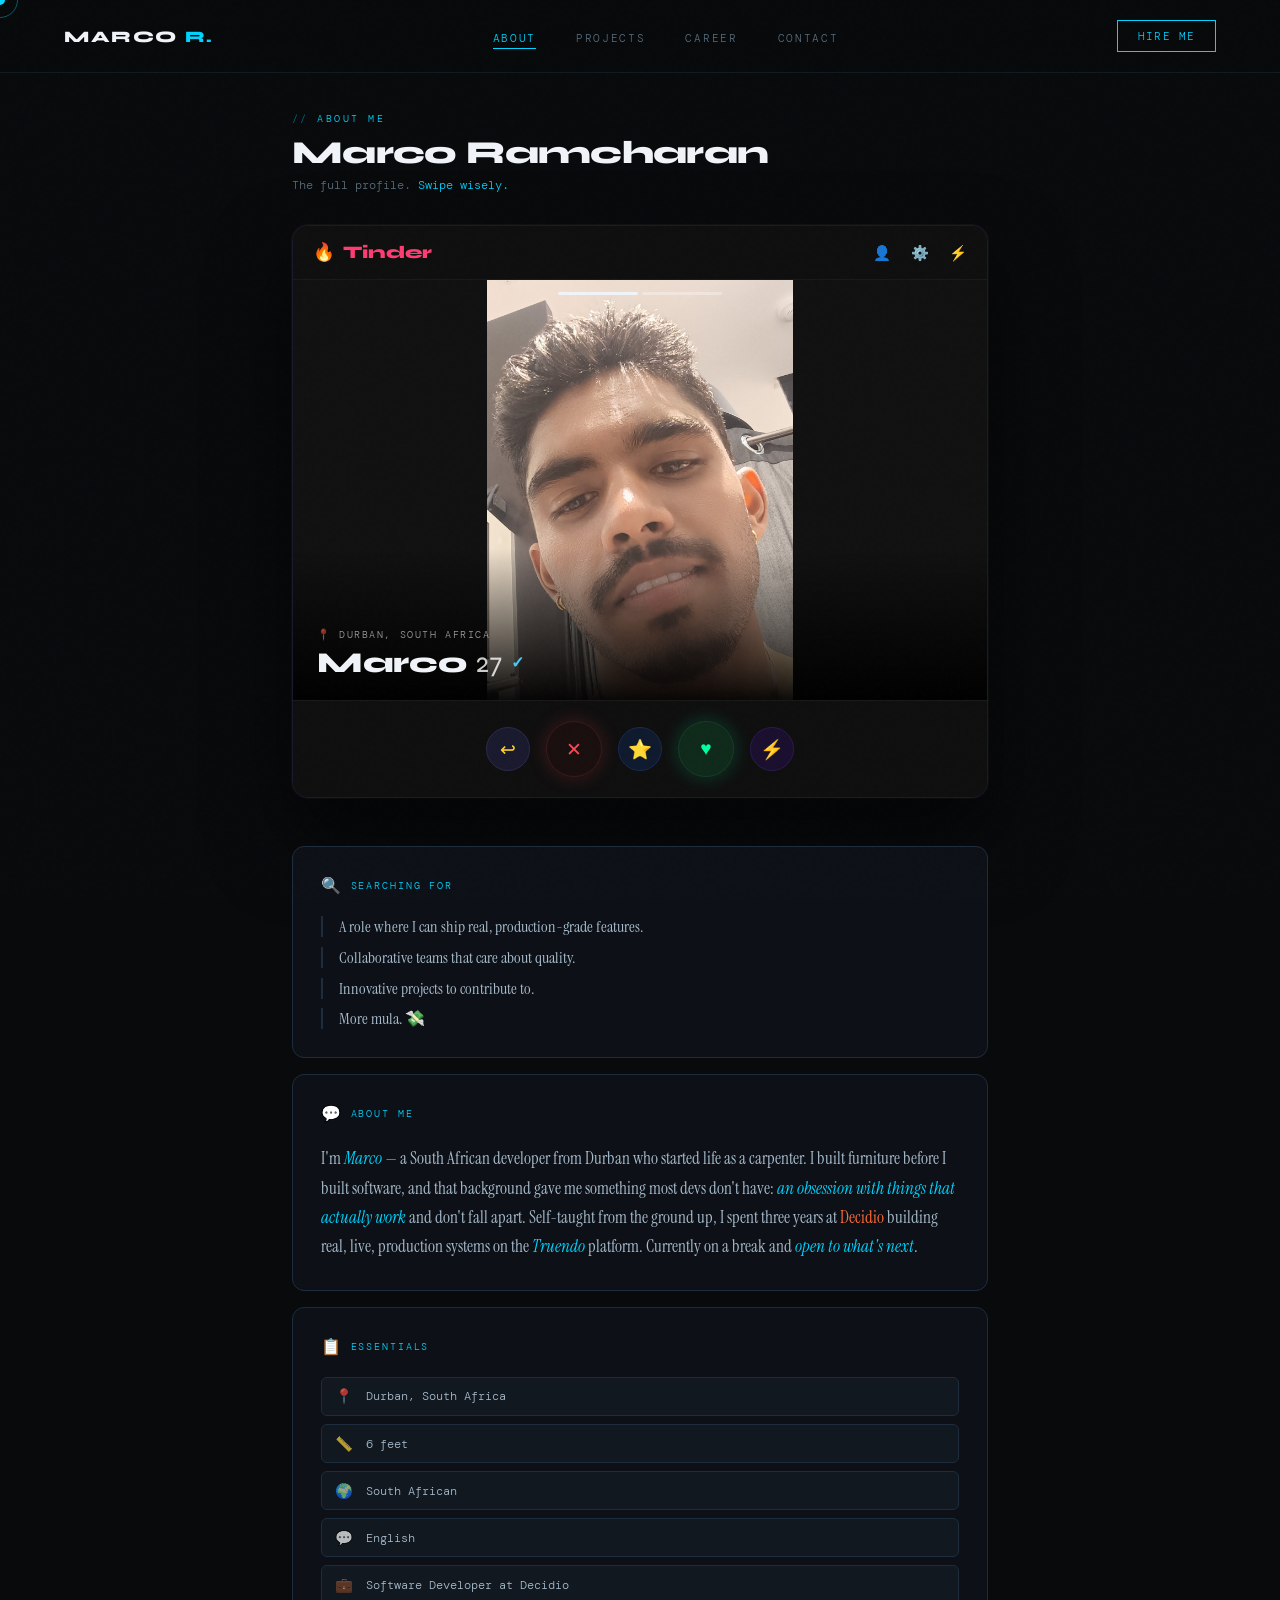
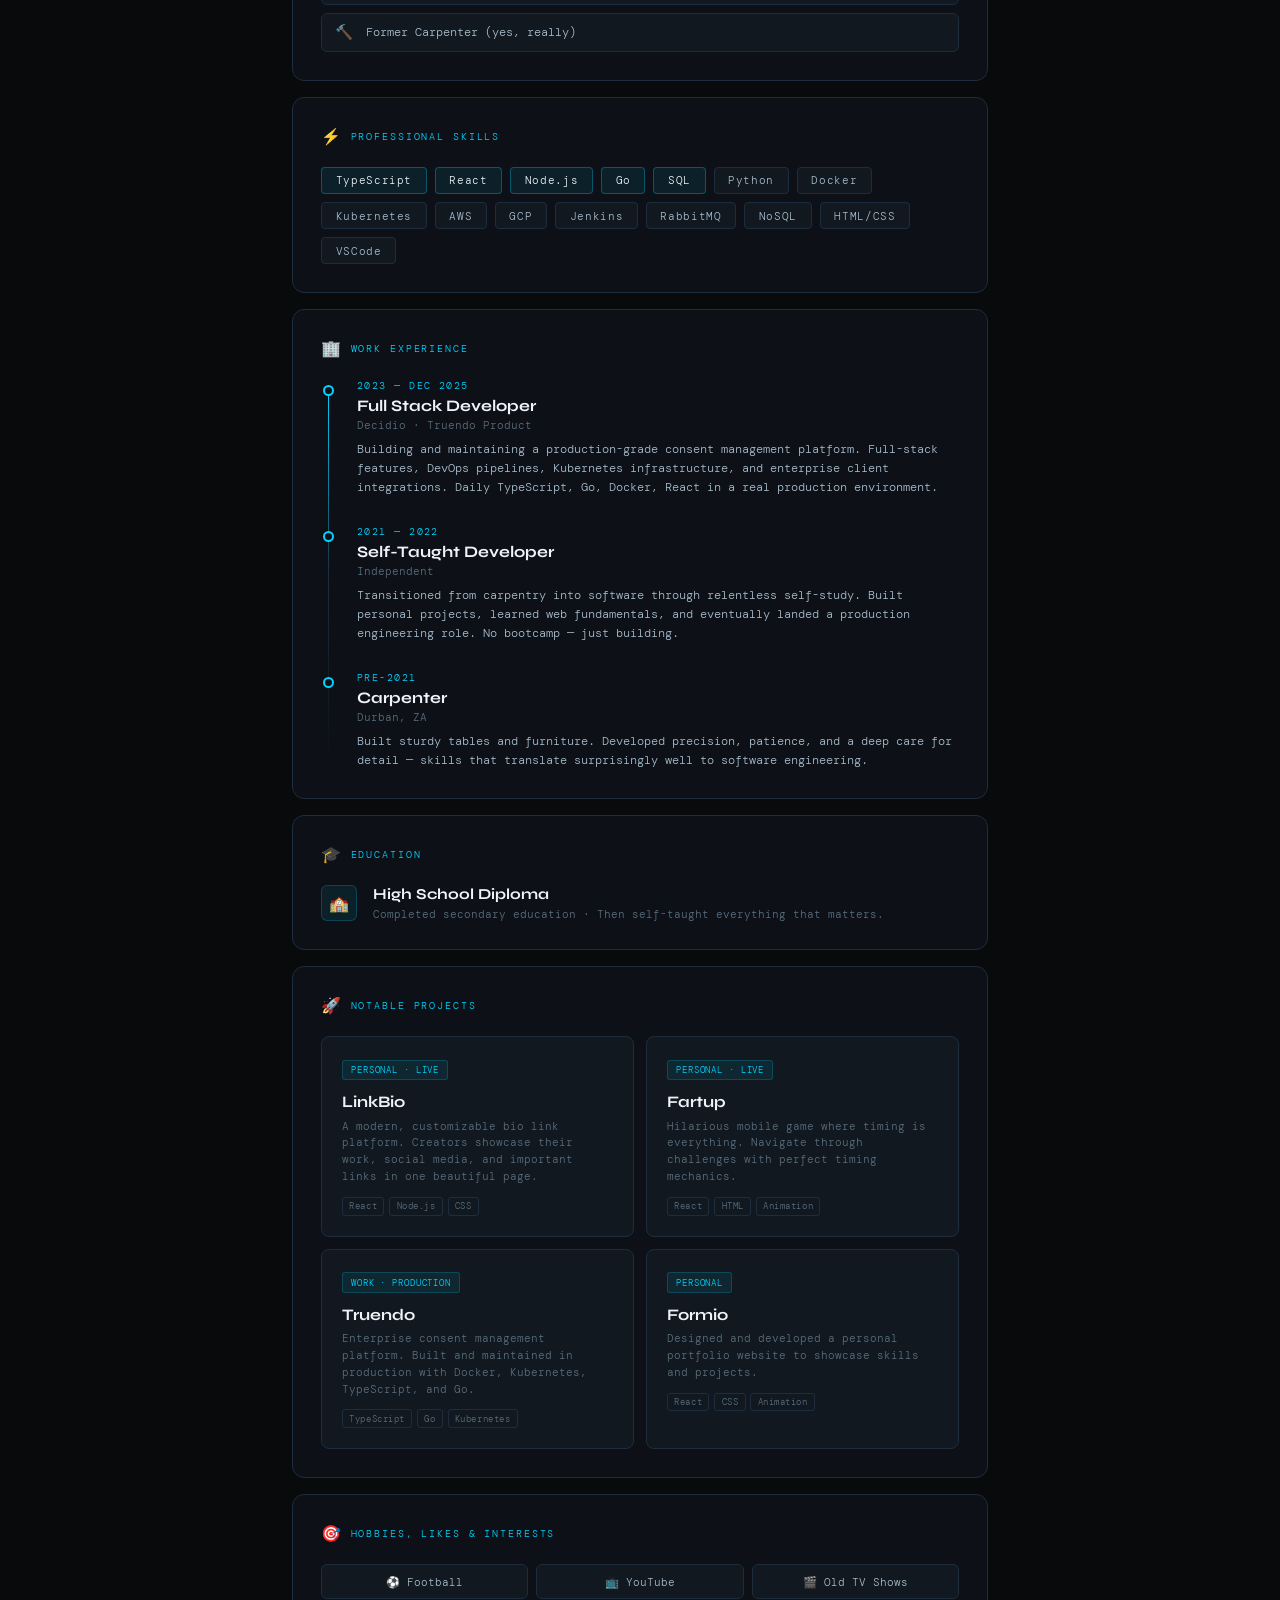
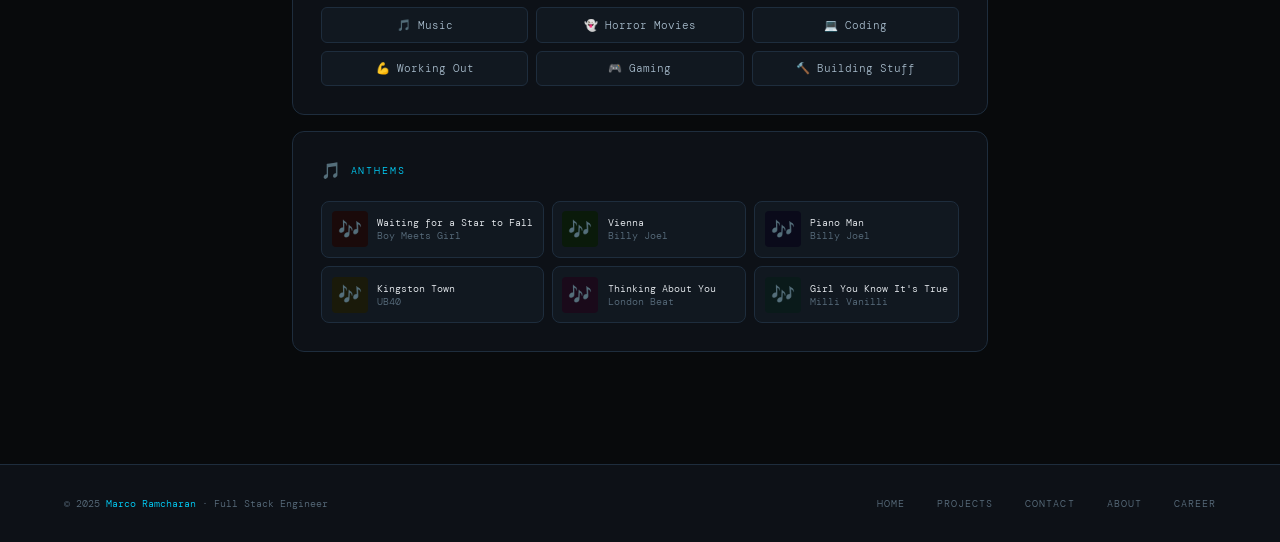
==== commit f91662cd: "added" ====
--- a/about/index.html
+++ b/about/index.html
@@ -384,7 +384,7 @@
   <div class="profile-section reveal">
     <div class="ps-header"><span class="ps-icon">💬</span><span class="ps-title">About Me</span></div>
     <p class="about-text">
-      I'm <span class="hl">Marco</span> — a South African developer from Durban who started life as a carpenter. I built furniture before I built software, and that background gave me something most devs don't have: <span class="hl">an obsession with things that actually work</span> and don't fall apart. Self-taught from the ground up, I now work at <span class="hl-o">Decidio</span> building real, live, production systems on the <span class="hl">Truendo</span> platform. My diverse skill set spans from building sturdy tables to developing <span class="hl">functional, scalable websites</span>.
+      I'm <span class="hl">Marco</span> — a South African developer from Durban who started life as a carpenter. I built furniture before I built software, and that background gave me something most devs don't have: <span class="hl">an obsession with things that actually work</span> and don't fall apart. Self-taught from the ground up, I spent three years at <span class="hl-o">Decidio</span> building real, live, production systems on the <span class="hl">Truendo</span> platform. Currently on a break and <span class="hl">open to what's next</span>.
     </p>
   </div>
 
@@ -417,7 +417,7 @@
     <div class="exp-list">
       <div class="exp-item">
         <div class="exp-dot"></div>
-        <div class="exp-date">2023 — Present</div>
+        <div class="exp-date">2023 — Dec 2025</div>
         <div class="exp-role">Full Stack Developer</div>
         <div class="exp-company">Decidio · Truendo Product</div>
         <div class="exp-desc">Building and maintaining a production-grade consent management platform. Full-stack features, DevOps pipelines, Kubernetes infrastructure, and enterprise client integrations. Daily TypeScript, Go, Docker, React in a real production environment.</div>
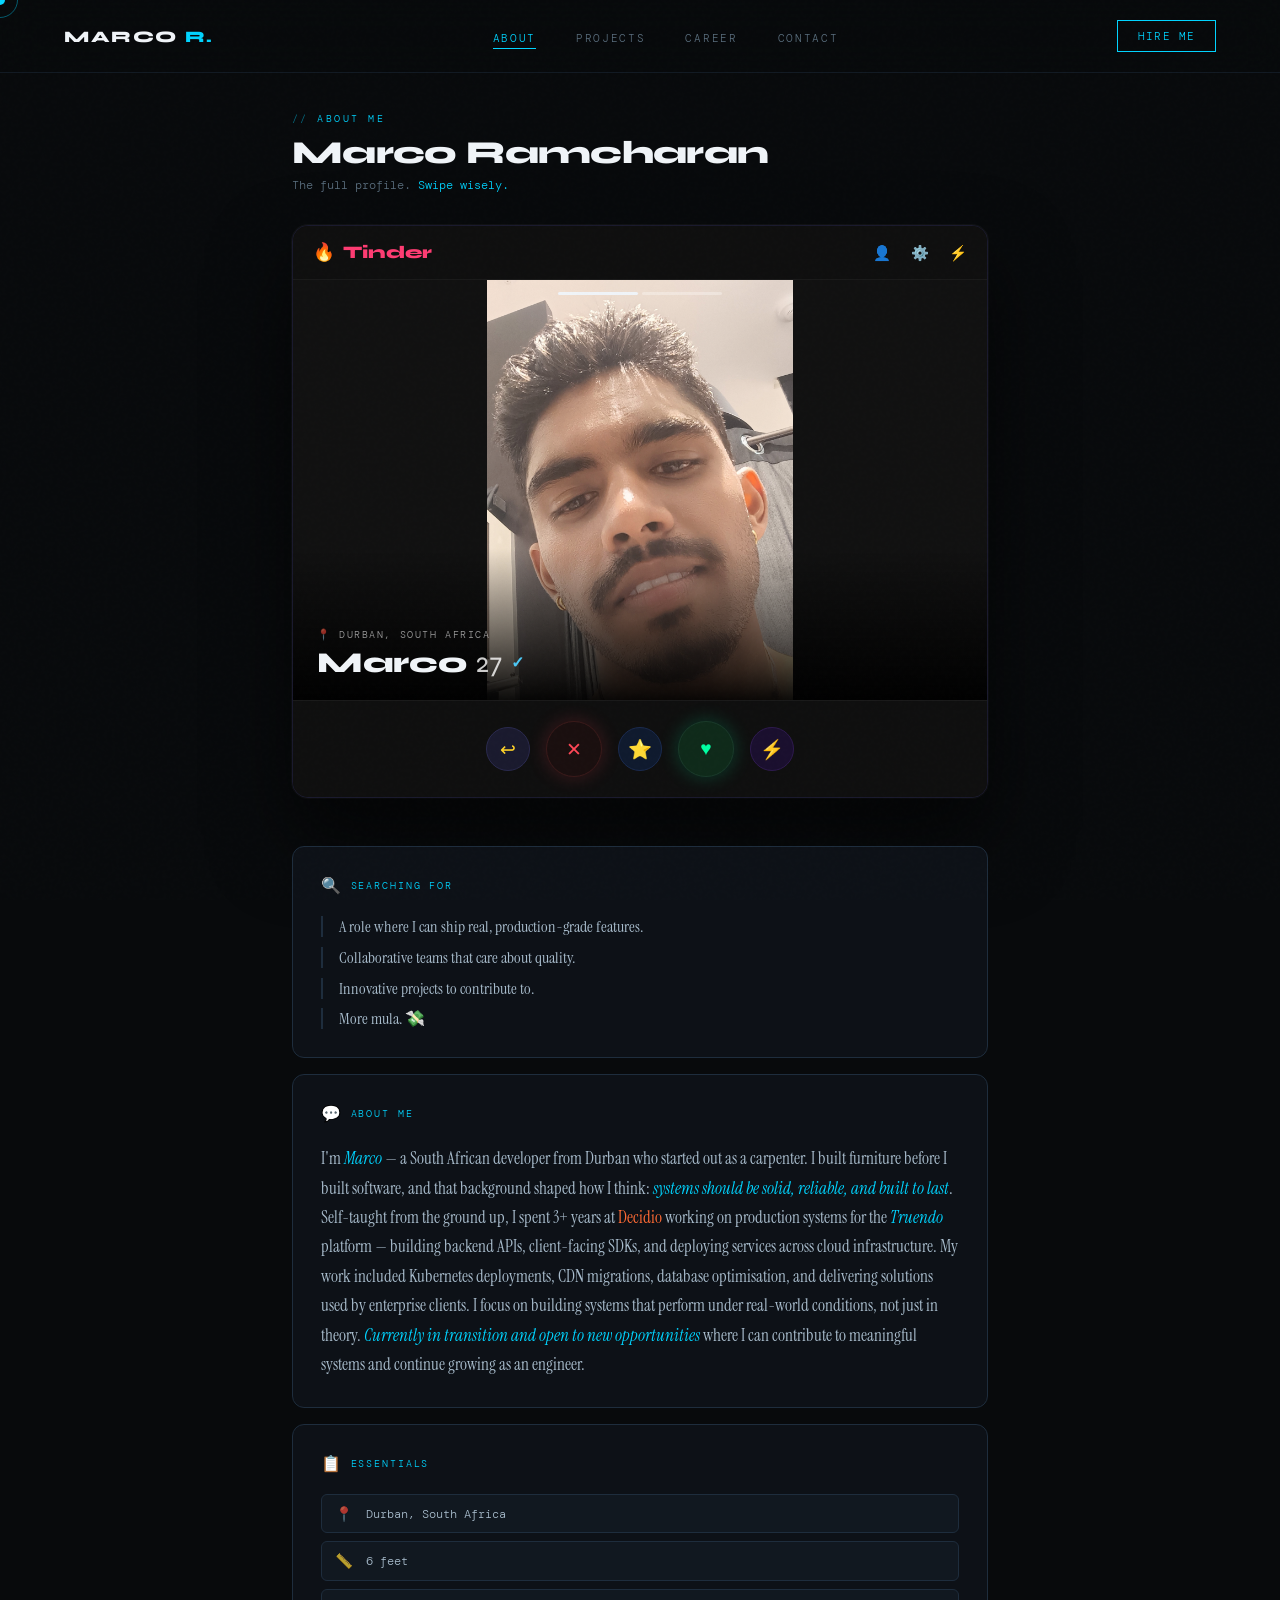
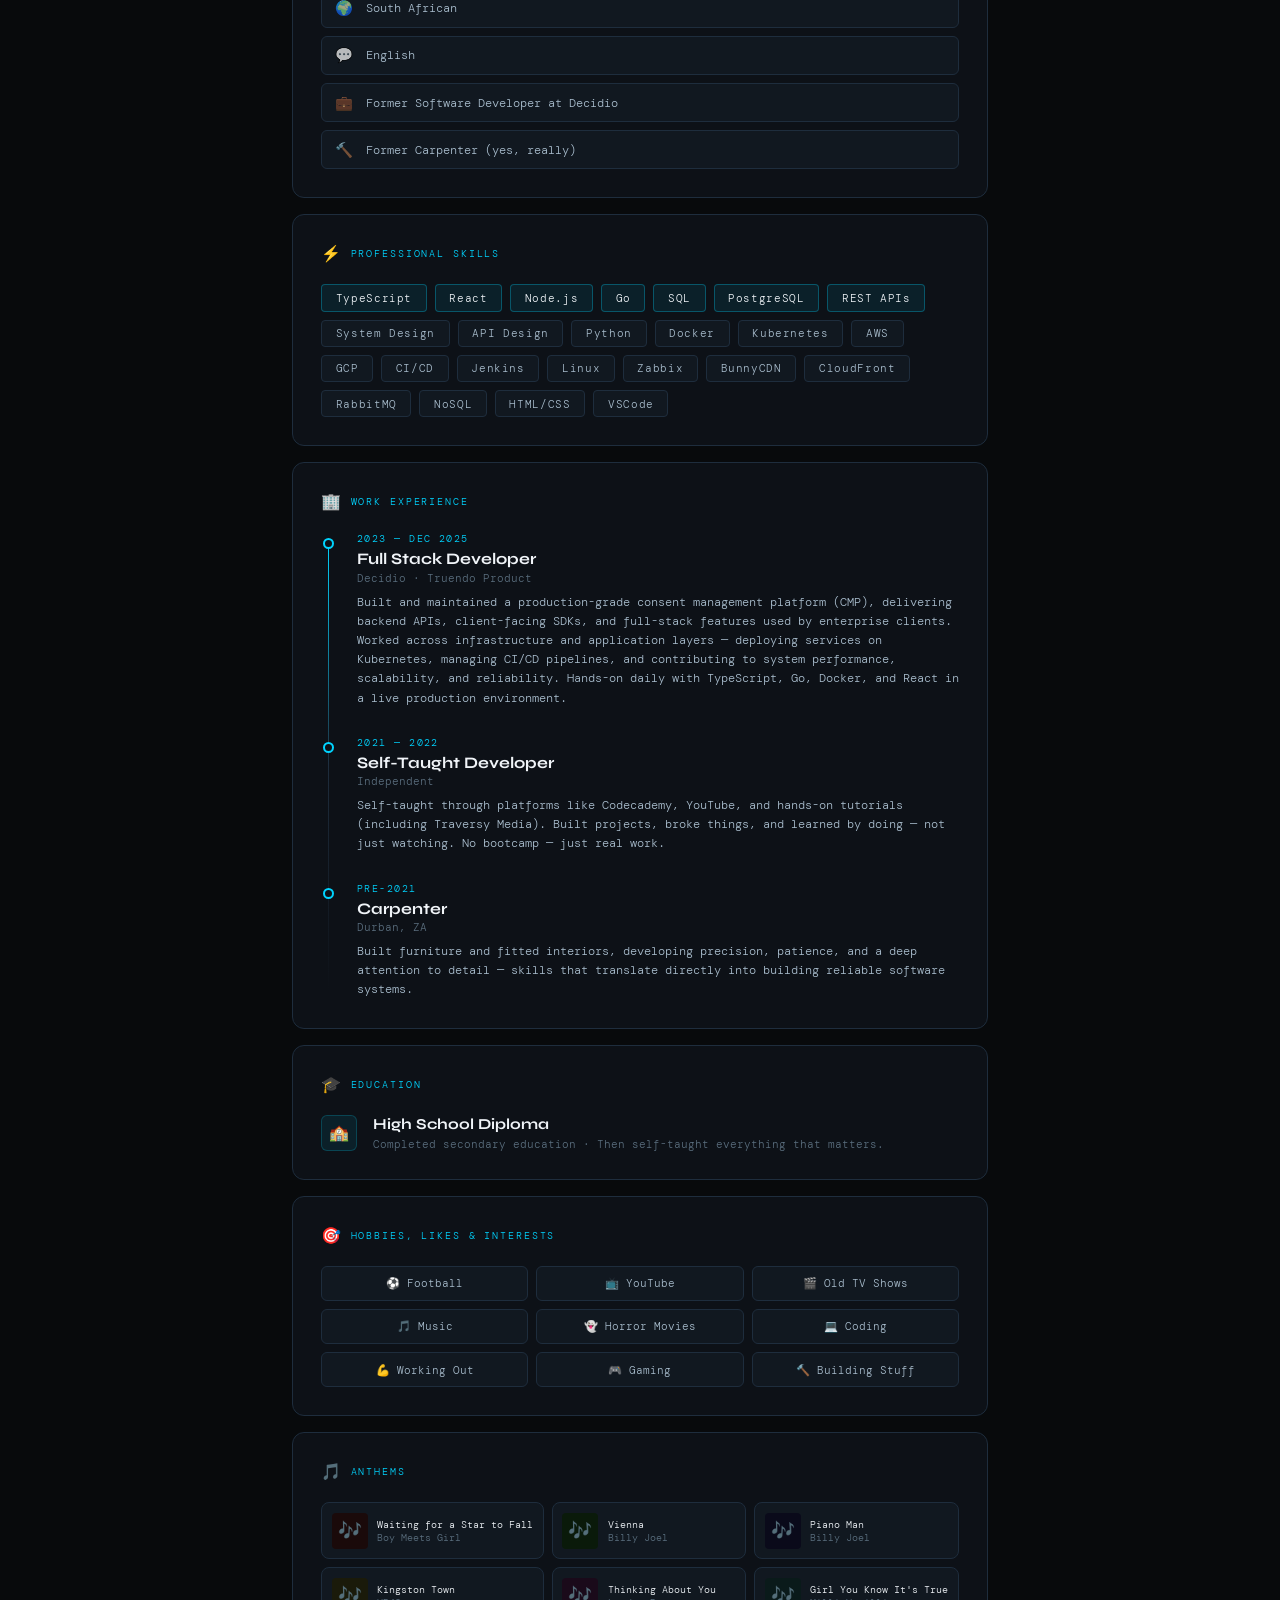
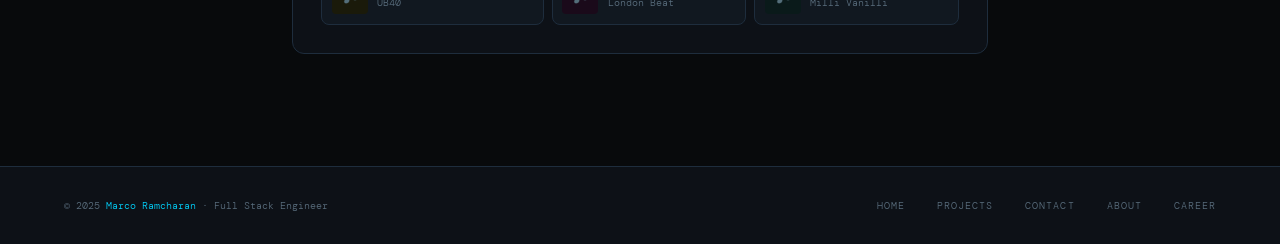
==== commit d0a36976: "added" ====
--- a/about/index.html
+++ b/about/index.html
@@ -383,9 +383,15 @@
   <!-- ABOUT ME -->
   <div class="profile-section reveal">
     <div class="ps-header"><span class="ps-icon">💬</span><span class="ps-title">About Me</span></div>
-    <p class="about-text">
-      I'm <span class="hl">Marco</span> — a South African developer from Durban who started life as a carpenter. I built furniture before I built software, and that background gave me something most devs don't have: <span class="hl">an obsession with things that actually work</span> and don't fall apart. Self-taught from the ground up, I spent three years at <span class="hl-o">Decidio</span> building real, live, production systems on the <span class="hl">Truendo</span> platform. Currently on a break and <span class="hl">open to what's next</span>.
-    </p>
+<p class="about-text">
+  I'm <span class="hl">Marco</span> — a South African developer from Durban who started out as a carpenter. I built furniture before I built software, and that background shaped how I think: <span class="hl">systems should be solid, reliable, and built to last</span>.
+
+  Self-taught from the ground up, I spent 3+ years at <span class="hl-o">Decidio</span> working on production systems for the <span class="hl">Truendo</span> platform — building backend APIs, client-facing SDKs, and deploying services across cloud infrastructure.
+
+  My work included Kubernetes deployments, CDN migrations, database optimisation, and delivering solutions used by enterprise clients. I focus on building systems that perform under real-world conditions, not just in theory.
+
+  <span class="hl">Currently in transition and open to new opportunities</span> where I can contribute to meaningful systems and continue growing as an engineer.
+</p>
   </div>
 
   <!-- ESSENTIALS -->
@@ -396,20 +402,51 @@
       <div class="essential-row"><span class="essential-icon">📏</span>6 feet</div>
       <div class="essential-row"><span class="essential-icon">🌍</span>South African</div>
       <div class="essential-row"><span class="essential-icon">💬</span>English</div>
-      <div class="essential-row"><span class="essential-icon">💼</span>Software Developer at Decidio</div>
+      <div class="essential-row"><span class="essential-icon">💼</span>Former Software Developer at Decidio</div>
       <div class="essential-row"><span class="essential-icon">🔨</span>Former Carpenter (yes, really)</div>
     </div>
   </div>
 
-  <!-- SKILLS -->
-  <div class="profile-section reveal">
-    <div class="ps-header"><span class="ps-icon">⚡</span><span class="ps-title">Professional Skills</span></div>
-    <div class="skills-cloud">
-      <span class="s-pill core">TypeScript</span><span class="s-pill core">React</span><span class="s-pill core">Node.js</span><span class="s-pill core">Go</span><span class="s-pill core">SQL</span>
-      <span class="s-pill">Python</span><span class="s-pill">Docker</span><span class="s-pill">Kubernetes</span><span class="s-pill">AWS</span><span class="s-pill">GCP</span>
-      <span class="s-pill">Jenkins</span><span class="s-pill">RabbitMQ</span><span class="s-pill">NoSQL</span><span class="s-pill">HTML/CSS</span><span class="s-pill">VSCode</span>
-    </div>
-  </div>
+<div class="profile-section reveal">
+  <div class="ps-header"><span class="ps-icon">⚡</span><span class="ps-title">Professional Skills</span></div>
+  <div class="skills-cloud">
+
+    <!-- CORE -->
+    <span class="s-pill core">TypeScript</span>
+    <span class="s-pill core">React</span>
+    <span class="s-pill core">Node.js</span>
+    <span class="s-pill core">Go</span>
+    <span class="s-pill core">SQL</span>
+    <span class="s-pill core">PostgreSQL</span>
+    <span class="s-pill core">REST APIs</span>
+
+    <!-- BACKEND / SYSTEM -->
+    <span class="s-pill">System Design</span>
+    <span class="s-pill">API Design</span>
+    <span class="s-pill">Python</span>
+
+    <!-- INFRA -->
+    <span class="s-pill">Docker</span>
+    <span class="s-pill">Kubernetes</span>
+    <span class="s-pill">AWS</span>
+    <span class="s-pill">GCP</span>
+    <span class="s-pill">CI/CD</span>
+    <span class="s-pill">Jenkins</span>
+    <span class="s-pill">Linux</span>
+    <span class="s-pill">Zabbix</span>
+
+    <!-- PERFORMANCE -->
+    <span class="s-pill">BunnyCDN</span>
+    <span class="s-pill">CloudFront</span>
+
+    <!-- OTHER -->
+    <span class="s-pill">RabbitMQ</span>
+    <span class="s-pill">NoSQL</span>
+    <span class="s-pill">HTML/CSS</span>
+    <span class="s-pill">VSCode</span>
+
+  </div>
+</div>
 
   <!-- WORK EXPERIENCE -->
   <div class="profile-section reveal">
@@ -420,21 +457,25 @@
         <div class="exp-date">2023 — Dec 2025</div>
         <div class="exp-role">Full Stack Developer</div>
         <div class="exp-company">Decidio · Truendo Product</div>
-        <div class="exp-desc">Building and maintaining a production-grade consent management platform. Full-stack features, DevOps pipelines, Kubernetes infrastructure, and enterprise client integrations. Daily TypeScript, Go, Docker, React in a real production environment.</div>
+        <div class="exp-desc">Built and maintained a production-grade consent management platform (CMP), delivering backend APIs, client-facing SDKs, and full-stack features used by enterprise clients.
+
+Worked across infrastructure and application layers — deploying services on Kubernetes, managing CI/CD pipelines, and contributing to system performance, scalability, and reliability.
+
+Hands-on daily with TypeScript, Go, Docker, and React in a live production environment.</div>
       </div>
       <div class="exp-item">
         <div class="exp-dot"></div>
         <div class="exp-date">2021 — 2022</div>
         <div class="exp-role">Self-Taught Developer</div>
         <div class="exp-company">Independent</div>
-        <div class="exp-desc">Transitioned from carpentry into software through relentless self-study. Built personal projects, learned web fundamentals, and eventually landed a production engineering role. No bootcamp — just building.</div>
+        <div class="exp-desc"><span class="hl">Self-taught</span> through platforms like Codecademy, YouTube, and hands-on tutorials (including Traversy Media). Built projects, broke things, and learned by doing — not just watching. No bootcamp — just real work.</div>
       </div>
       <div class="exp-item">
         <div class="exp-dot"></div>
         <div class="exp-date">Pre-2021</div>
         <div class="exp-role">Carpenter</div>
         <div class="exp-company">Durban, ZA</div>
-        <div class="exp-desc">Built sturdy tables and furniture. Developed precision, patience, and a deep care for detail — skills that translate surprisingly well to software engineering.</div>
+        <div class="exp-desc">Built furniture and fitted interiors, developing precision, patience, and a deep attention to detail — skills that translate directly into building reliable software systems.</div>
       </div>
     </div>
   </div>
@@ -448,37 +489,6 @@
         <div class="edu-title">High School Diploma</div>
         <div class="edu-sub">Completed secondary education · Then self-taught everything that matters.</div>
       </div>
-    </div>
-  </div>
-
-  <!-- NOTABLE PROJECTS -->
-  <div class="profile-section reveal">
-    <div class="ps-header"><span class="ps-icon">🚀</span><span class="ps-title">Notable Projects</span></div>
-    <div class="proj-grid">
-      <a href="#" class="proj-card">
-        <span class="proj-badge">Personal · Live</span>
-        <div class="proj-name">LinkBio</div>
-        <div class="proj-desc">A modern, customizable bio link platform. Creators showcase their work, social media, and important links in one beautiful page.</div>
-        <div class="proj-tags"><span class="proj-tag">React</span><span class="proj-tag">Node.js</span><span class="proj-tag">CSS</span></div>
-      </a>
-      <a href="#" class="proj-card">
-        <span class="proj-badge">Personal · Live</span>
-        <div class="proj-name">Fartup</div>
-        <div class="proj-desc">Hilarious mobile game where timing is everything. Navigate through challenges with perfect timing mechanics.</div>
-        <div class="proj-tags"><span class="proj-tag">React</span><span class="proj-tag">HTML</span><span class="proj-tag">Animation</span></div>
-      </a>
-      <a href="#" class="proj-card">
-        <span class="proj-badge">Work · Production</span>
-        <div class="proj-name">Truendo</div>
-        <div class="proj-desc">Enterprise consent management platform. Built and maintained in production with Docker, Kubernetes, TypeScript, and Go.</div>
-        <div class="proj-tags"><span class="proj-tag">TypeScript</span><span class="proj-tag">Go</span><span class="proj-tag">Kubernetes</span></div>
-      </a>
-      <a href="#" class="proj-card">
-        <span class="proj-badge">Personal</span>
-        <div class="proj-name">Formio</div>
-        <div class="proj-desc">Designed and developed a personal portfolio website to showcase skills and projects.</div>
-        <div class="proj-tags"><span class="proj-tag">React</span><span class="proj-tag">CSS</span><span class="proj-tag">Animation</span></div>
-      </a>
     </div>
   </div>
 
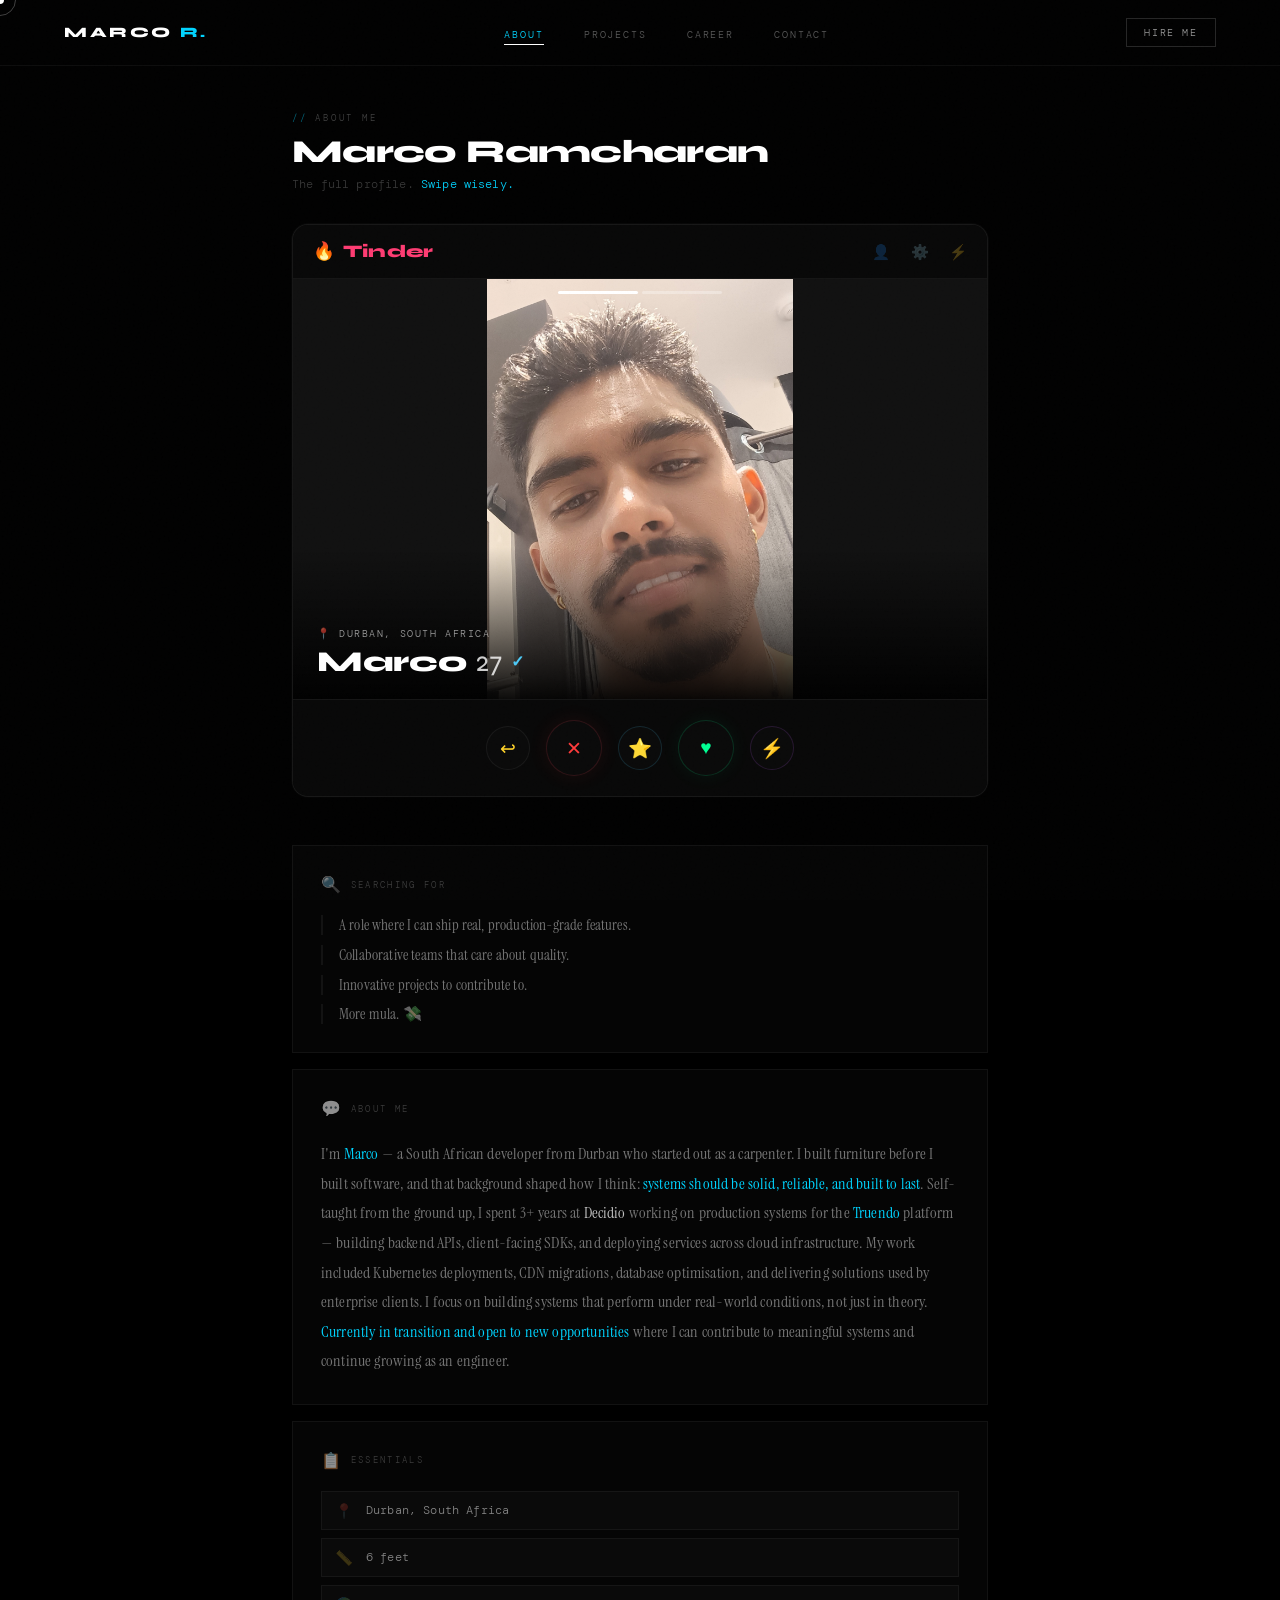
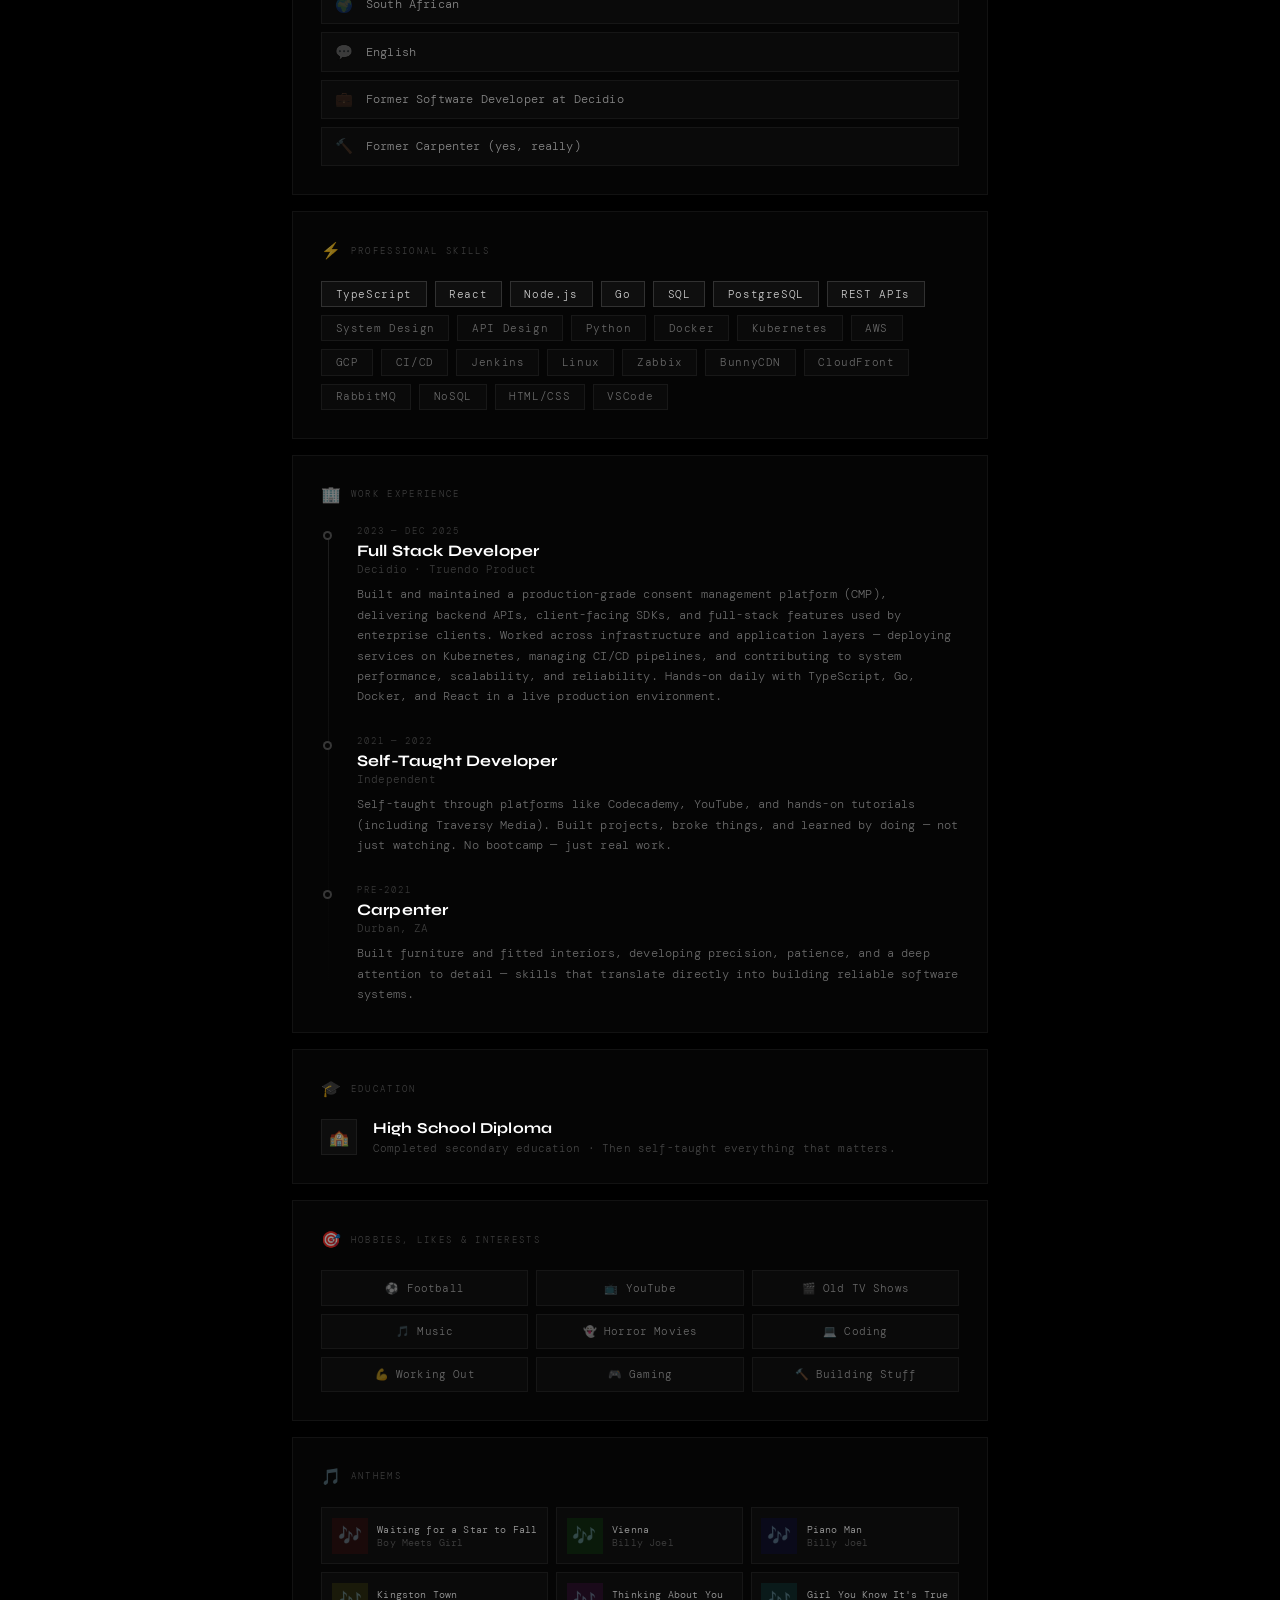
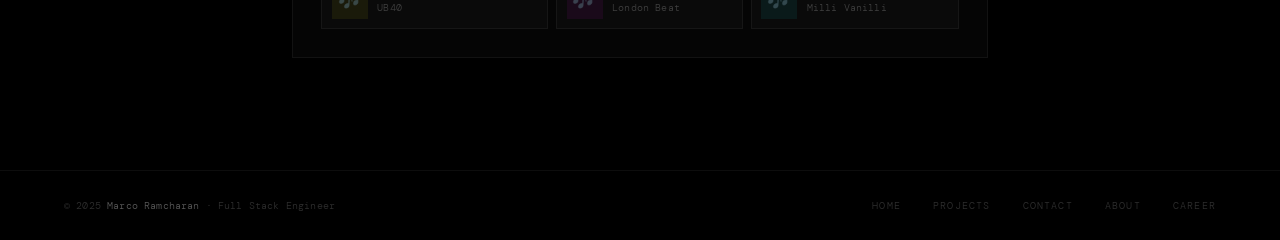
==== commit 21a8cb35: "added" ====
--- a/about/index.html
+++ b/about/index.html
@@ -268,6 +268,7 @@
     .mobile-menu { padding: 5rem 1.5rem 3rem; }
   }
 </style>
+<link rel="stylesheet" href="/style.css">
 </head>
 <body>
 
--- a/style.css
+++ b/style.css
@@ -0,0 +1,2147 @@
+/*
+  ═══════════════════════════════════════════════════════════════
+  MARCO RAMCHARAN — THEME OVERHAUL
+  "Black Elite Studio × Hacker"
+  
+  HOW TO USE:
+  Add this line inside your <head>, AFTER your existing <style> block:
+  <link rel="stylesheet" href="marco-theme-overhaul.css">
+  
+  This file overrides your existing styles — nothing is deleted,
+  everything is surgically replaced. Your HTML stays untouched.
+  ═══════════════════════════════════════════════════════════════
+*/
+
+/* ─── 1. DESIGN TOKENS — the whole vibe lives here ─── */
+:root {
+  /* Pure black foundation — not navy, not charcoal. Black. */
+  --bg:       #000000;
+  --bg2:      #050505;
+  --surface:  #0a0a0a;
+
+  /* Borders: barely-there, surgical */
+  --border:   rgba(255,255,255,0.06);
+  --border2:  rgba(255,255,255,0.1);
+
+  /* Accent — electric cyan, used sparingly */
+  --cyan:         #00d4ff;
+  --cyan-dim:     rgba(0,212,255,0.06);
+  --cyan-glow:    rgba(0,212,255,0.25);
+
+  /* Typography */
+  --white:  #ffffff;
+  --text:   rgba(255,255,255,0.55);
+  --muted:  rgba(255,255,255,0.28);
+
+  /* Kill the orange entirely — monochrome + cyan only */
+  --orange: var(--cyan);
+  --green:  #00ff94;
+  --red:    #ff3b3b;
+}
+
+/* ─── 2. BODY & GLOBAL ─── */
+body {
+  background: var(--bg);
+  color: var(--text);
+  /* Sharper, more editorial font weight */
+  font-weight: 300;
+  letter-spacing: 0.01em;
+}
+
+/* Noise overlay — finer grain, higher contrast */
+body::before {
+  background-image: url("data:image/svg+xml,%3Csvg viewBox='0 0 512 512' xmlns='http://www.w3.org/2000/svg'%3E%3Cfilter id='n'%3E%3CfeTurbulence type='fractalNoise' baseFrequency='0.75' numOctaves='4' stitchTiles='stitch'/%3E%3C/filter%3E%3Crect width='100%25' height='100%25' filter='url(%23n)' opacity='0.03'/%3E%3C/svg%3E");
+  opacity: 0.5;
+}
+
+/* ─── 3. NAV — glass black, razor border ─── */
+nav {
+  background: rgba(0,0,0,0.75);
+  backdrop-filter: blur(40px) saturate(180%);
+  -webkit-backdrop-filter: blur(40px) saturate(180%);
+  border-bottom: 1px solid rgba(255,255,255,0.05);
+  padding: 1.1rem 4rem;
+}
+
+.nav-logo {
+  font-size: 0.9rem;
+  letter-spacing: 0.18em;
+  color: var(--white);
+}
+
+.nav-links a {
+  color: rgba(255,255,255,0.35);
+  font-size: 0.65rem;
+  letter-spacing: 0.18em;
+}
+
+.nav-links a:hover { color: var(--white); }
+.nav-links a::after { background: var(--white); }
+
+.nav-cta {
+  border-color: rgba(255,255,255,0.15);
+  color: rgba(255,255,255,0.6);
+  font-size: 0.65rem;
+  letter-spacing: 0.15em;
+  padding: 0.45rem 1.1rem;
+  transition: border-color 0.2s, color 0.2s, background 0.2s;
+}
+.nav-cta:hover {
+  background: var(--white);
+  color: var(--bg);
+  border-color: var(--white);
+  box-shadow: none;
+}
+
+/* ─── 4. HERO ─── */
+.hero {
+  background: var(--bg);
+}
+
+/* Grid — much more subtle, just a whisper */
+.hero-grid-bg {
+  background-image:
+    linear-gradient(rgba(255,255,255,0.018) 1px, transparent 1px),
+    linear-gradient(90deg, rgba(255,255,255,0.018) 1px, transparent 1px);
+  background-size: 80px 80px;
+  mask-image: radial-gradient(ellipse 60% 70% at 50% 40%, black 20%, transparent 80%);
+}
+
+/* Glow orbs — less saturated, more cinematic */
+.hero-glow {
+  background: radial-gradient(circle, rgba(0,212,255,0.04) 0%, transparent 65%);
+  width: 800px; height: 800px;
+  top: -20%; left: -15%;
+}
+.hero-glow-2 {
+  background: radial-gradient(circle, rgba(255,255,255,0.02) 0%, transparent 65%);
+}
+
+/* Hero label */
+.hero-label {
+  color: rgba(255,255,255,0.3);
+  font-size: 0.6rem;
+  letter-spacing: 0.28em;
+}
+.hero-label::before { color: var(--cyan); opacity: 1; }
+
+/* Hero name — white on black, surgical */
+.hero-name {
+  color: var(--white);
+  font-size: clamp(3.2rem, 6.5vw, 6rem);
+  letter-spacing: -0.03em;
+  line-height: 0.92;
+}
+.hero-name .line-accent {
+  color: var(--white);
+  /* Subtle cyan underline instead of colour change */
+  position: relative;
+  display: inline-block;
+}
+.hero-name .line-accent::after {
+  content: '';
+  position: absolute;
+  bottom: 4px; left: 0; right: 0;
+  height: 2px;
+  background: var(--cyan);
+  box-shadow: 0 0 12px var(--cyan-glow);
+}
+
+/* Tagline */
+.hero-tagline {
+  border-left: 1px solid rgba(255,255,255,0.12);
+  color: rgba(255,255,255,0.38);
+  font-size: clamp(1rem, 1.8vw, 1.25rem);
+  padding-left: 1.25rem;
+}
+.hero-tagline strong {
+  color: rgba(255,255,255,0.75);
+}
+
+/* Buttons */
+.btn-primary {
+  background: var(--white);
+  color: var(--bg);
+  font-size: 0.68rem;
+  letter-spacing: 0.14em;
+  padding: 0.9rem 2.25rem;
+}
+.btn-primary:hover {
+  box-shadow: 0 0 40px rgba(255,255,255,0.15);
+  transform: translateY(-1px);
+}
+
+.btn-secondary {
+  border-color: rgba(255,255,255,0.1);
+  color: rgba(255,255,255,0.45);
+  font-size: 0.68rem;
+  letter-spacing: 0.14em;
+  padding: 0.9rem 2.25rem;
+}
+.btn-secondary:hover {
+  border-color: rgba(255,255,255,0.35);
+  color: var(--white);
+}
+
+/* Status badge */
+.status-badge {
+  border-color: rgba(0,255,148,0.2);
+  color: var(--green);
+  background: rgba(0,255,148,0.04);
+  font-size: 0.6rem;
+  letter-spacing: 0.14em;
+}
+
+/* Scroll indicator */
+.scroll-line {
+  background: linear-gradient(to bottom, rgba(255,255,255,0.3), transparent);
+}
+.hero-scroll span {
+  color: rgba(255,255,255,0.2);
+  font-size: 0.55rem;
+  letter-spacing: 0.25em;
+}
+
+/* ─── 5. STAT GRID — pure black cards ─── */
+.stat-grid {
+  background: rgba(255,255,255,0.04);
+  border: 1px solid rgba(255,255,255,0.06);
+  gap: 1px;
+}
+
+.stat-item {
+  background: var(--bg);
+  padding: 2.25rem 1.75rem;
+  transition: background 0.3s;
+  position: relative;
+  overflow: hidden;
+}
+
+.stat-item::before {
+  content: '';
+  position: absolute;
+  inset: 0;
+  background: radial-gradient(circle at 50% 0%, rgba(0,212,255,0.04) 0%, transparent 70%);
+  opacity: 0;
+  transition: opacity 0.3s;
+}
+
+.stat-item:hover { background: #0a0a0a; }
+.stat-item:hover::before { opacity: 1; }
+
+.stat-number {
+  font-size: 2.75rem;
+  color: var(--white);
+  letter-spacing: -0.03em;
+}
+.stat-number span { color: var(--cyan); }
+
+.stat-label {
+  color: rgba(255,255,255,0.22);
+  font-size: 0.6rem;
+  letter-spacing: 0.18em;
+}
+
+/* ─── 6. SECTION LABELS & TITLES ─── */
+.section-label {
+  color: rgba(255,255,255,0.25);
+  font-size: 0.6rem;
+  letter-spacing: 0.3em;
+}
+.section-label::before { color: var(--cyan); }
+
+.section-title {
+  color: var(--white);
+  letter-spacing: -0.025em;
+}
+
+/* ─── 7. ABOUT ─── */
+.about-section { background: var(--bg); }
+
+.about-story {
+  color: rgba(255,255,255,0.5);
+  font-size: 1.15rem;
+  line-height: 1.8;
+}
+.about-story .highlight {
+  color: var(--cyan);
+  font-style: normal;
+}
+.about-story .highlight-orange {
+  color: rgba(255,255,255,0.85);
+}
+
+.meta-row {
+  border-bottom-color: rgba(255,255,255,0.05);
+  padding: 1.1rem 0;
+}
+.meta-key {
+  color: rgba(255,255,255,0.2);
+  font-size: 0.6rem;
+  letter-spacing: 0.18em;
+}
+.meta-val {
+  color: rgba(255,255,255,0.7);
+  font-size: 0.75rem;
+}
+.meta-val a { color: var(--cyan); }
+.meta-val[style*="green"] { color: var(--green) !important; }
+
+/* ─── 8. PROJECTS ─── */
+.projects-section { background: #030303; }
+
+.project-card {
+  border-color: rgba(255,255,255,0.05);
+  background: #050505;
+}
+.project-card:hover { border-color: rgba(255,255,255,0.15); }
+
+.project-number {
+  color: rgba(255,255,255,0.3);
+  background: rgba(0,0,0,0.6);
+  border-color: rgba(255,255,255,0.07);
+  font-size: 0.55rem;
+  letter-spacing: 0.2em;
+}
+.project-card:hover .project-number {
+  color: var(--cyan);
+  border-color: rgba(0,212,255,0.25);
+}
+
+.project-arrow {
+  border-color: rgba(255,255,255,0.1);
+  background: rgba(0,0,0,0.5);
+  color: rgba(255,255,255,0.35);
+}
+.project-card:hover .project-arrow {
+  color: var(--white);
+  border-color: rgba(255,255,255,0.4);
+  background: rgba(255,255,255,0.08);
+}
+
+.project-name {
+  color: var(--white);
+  font-size: 1.4rem;
+}
+.project-card:hover .project-name { color: var(--white); }
+
+.project-desc {
+  color: rgba(255,255,255,0.5);
+  font-size: 0.72rem;
+}
+
+.tag {
+  color: rgba(255,255,255,0.4);
+  border-color: rgba(255,255,255,0.08);
+  background: rgba(255,255,255,0.04);
+  font-size: 0.55rem;
+  letter-spacing: 0.12em;
+}
+
+/* ─── 9. SKILLS ─── */
+.skills-section { background: var(--bg); }
+
+.skill-category-title {
+  color: rgba(255,255,255,0.18);
+  font-size: 0.6rem;
+  letter-spacing: 0.25em;
+}
+.skill-category-title::after {
+  background: rgba(255,255,255,0.05);
+}
+
+.skill-pill {
+  color: rgba(255,255,255,0.4);
+  border-color: rgba(255,255,255,0.07);
+  background: rgba(255,255,255,0.02);
+  font-size: 0.68rem;
+  letter-spacing: 0.06em;
+  padding: 0.55rem 1.1rem;
+  transition: border-color 0.2s, color 0.2s, background 0.2s;
+}
+.skill-pill:hover {
+  border-color: rgba(255,255,255,0.2);
+  color: var(--white);
+  background: rgba(255,255,255,0.05);
+}
+.skill-pill.core {
+  color: rgba(255,255,255,0.8);
+  border-color: rgba(255,255,255,0.15);
+  background: rgba(255,255,255,0.05);
+}
+.skill-pill.core:hover {
+  border-color: var(--cyan);
+  color: var(--cyan);
+  background: var(--cyan-dim);
+}
+
+/* Security pills — keep the cyan accent, not orange */
+.skill-pill[style*="orange"] {
+  color: var(--cyan) !important;
+  border-color: rgba(0,212,255,0.25) !important;
+  background: rgba(0,212,255,0.05) !important;
+}
+
+/* ─── 10. TIMELINE / EXPERIENCE ─── */
+.story-section { background: #030303; }
+
+.story-timeline::before {
+  background: linear-gradient(to bottom, rgba(255,255,255,0.12), rgba(255,255,255,0.03), transparent);
+}
+
+.timeline-dot {
+  border-color: rgba(255,255,255,0.25);
+  background: var(--bg);
+  width: 7px; height: 7px;
+}
+
+.timeline-date {
+  color: rgba(255,255,255,0.22);
+  font-size: 0.6rem;
+  letter-spacing: 0.2em;
+}
+
+.timeline-role {
+  color: var(--white);
+  font-size: 1.05rem;
+}
+
+.timeline-company {
+  color: rgba(255,255,255,0.25);
+  font-size: 0.7rem;
+}
+
+.timeline-desc {
+  color: rgba(255,255,255,0.42);
+  font-size: 0.75rem;
+  line-height: 1.7;
+}
+
+/* ─── 11. CONTACT ─── */
+.contact-section { background: var(--bg); }
+
+.contact-big-text {
+  color: var(--white);
+  letter-spacing: -0.025em;
+}
+.contact-big-text span { color: var(--cyan); }
+
+.contact-sub {
+  color: rgba(255,255,255,0.28);
+  font-size: 0.75rem;
+  line-height: 1.8;
+}
+
+.contact-link {
+  background: rgba(255,255,255,0.02);
+  border-color: rgba(255,255,255,0.06);
+  color: rgba(255,255,255,0.6);
+  font-size: 0.72rem;
+  transition: background 0.2s, border-color 0.2s, color 0.2s;
+}
+.contact-link:hover {
+  background: rgba(255,255,255,0.04);
+  border-color: rgba(255,255,255,0.14);
+  color: var(--white);
+}
+.contact-link-label {
+  color: rgba(255,255,255,0.2);
+  font-size: 0.58rem;
+  letter-spacing: 0.15em;
+}
+
+/* ─── 12. FOOTER ─── */
+footer {
+  background: var(--bg);
+  border-top-color: rgba(255,255,255,0.05);
+  padding: 1.75rem 4rem;
+}
+
+.footer-copy {
+  color: rgba(255,255,255,0.18);
+  font-size: 0.62rem;
+}
+.footer-copy span { color: rgba(255,255,255,0.35); }
+
+.footer-links a {
+  color: rgba(255,255,255,0.18);
+  font-size: 0.62rem;
+  letter-spacing: 0.12em;
+}
+.footer-links a:hover { color: var(--white); }
+
+/* ─── 13. MOBILE MENU ─── */
+.mobile-menu { background: #000000; }
+.mobile-menu::after {
+  background-image:
+    linear-gradient(rgba(255,255,255,0.02) 1px, transparent 1px),
+    linear-gradient(90deg, rgba(255,255,255,0.02) 1px, transparent 1px);
+  background-size: 50px 50px;
+}
+.mobile-menu-nav li { border-color: rgba(255,255,255,0.05); }
+.mobile-menu-nav a { color: var(--white); }
+.mobile-menu-nav a:hover { color: var(--cyan); }
+.mobile-link-num { color: rgba(255,255,255,0.15); }
+
+.nav-hamburger {
+  border-color: rgba(255,255,255,0.1);
+}
+.nav-hamburger span { background: rgba(255,255,255,0.6); }
+.nav-hamburger:hover { border-color: rgba(255,255,255,0.3); }
+.nav-hamburger.open span { background: var(--white); }
+
+/* ─── 14. REVEAL ANIMATION — snappier ─── */
+.reveal {
+  transform: translateY(20px);
+  transition: opacity 0.5s ease, transform 0.5s ease;
+}
+
+/* ─── 15. CURSOR — white dot on black ─── */
+.cursor {
+  background: var(--white);
+  mix-blend-mode: difference;
+  width: 8px; height: 8px;
+}
+.cursor-ring {
+  border-color: rgba(255,255,255,0.25);
+  width: 32px; height: 32px;
+}
+.cursor.hover { width: 12px; height: 12px; }
+.cursor-ring.hover {
+  width: 44px; height: 44px;
+  border-color: rgba(255,255,255,0.5);
+}
+
+/* ─── 16. SELECTION ─── */
+::selection {
+  background: rgba(0,212,255,0.2);
+  color: var(--white);
+}
+
+/* ─── 17. SCROLLBAR — minimal ─── */
+::-webkit-scrollbar { width: 4px; }
+::-webkit-scrollbar-track { background: var(--bg); }
+::-webkit-scrollbar-thumb {
+  background: rgba(255,255,255,0.1);
+  border-radius: 2px;
+}
+::-webkit-scrollbar-thumb:hover {
+  background: rgba(255,255,255,0.2);
+}
+
+/* ─── 18. MOBILE OVERRIDES ─── */
+@media (max-width: 900px) {
+  nav { padding: 1rem 1.25rem; }
+  footer { padding: 1.75rem 1.25rem; }
+
+  .project-overlay {
+    background: linear-gradient(
+      to top,
+      rgba(0,0,0,0.97) 0%,
+      rgba(0,0,0,0.7) 55%,
+      rgba(0,0,0,0.1) 100%
+    );
+  }
+}
+
+/*
+  ═══════════════════════════════════════════════════════════════
+  MARCO RAMCHARAN — THEME OVERHAUL
+  "Black Elite Studio × Hacker"
+  
+  HOW TO USE:
+  Add this line inside your <head>, AFTER your existing <style> block:
+  <link rel="stylesheet" href="marco-theme-overhaul.css">
+  
+  This file overrides your existing styles — nothing is deleted,
+  everything is surgically replaced. Your HTML stays untouched.
+  ═══════════════════════════════════════════════════════════════
+*/
+
+/* ─── 1. DESIGN TOKENS — the whole vibe lives here ─── */
+:root {
+  /* Pure black foundation — not navy, not charcoal. Black. */
+  --bg:       #000000;
+  --bg2:      #050505;
+  --surface:  #0a0a0a;
+
+  /* Borders: barely-there, surgical */
+  --border:   rgba(255,255,255,0.06);
+  --border2:  rgba(255,255,255,0.1);
+
+  /* Accent — electric cyan, used sparingly */
+  --cyan:         #00d4ff;
+  --cyan-dim:     rgba(0,212,255,0.06);
+  --cyan-glow:    rgba(0,212,255,0.25);
+
+  /* Typography */
+  --white:  #ffffff;
+  --text:   rgba(255,255,255,0.55);
+  --muted:  rgba(255,255,255,0.28);
+
+  /* Kill the orange entirely — monochrome + cyan only */
+  --orange: var(--cyan);
+  --green:  #00ff94;
+  --red:    #ff3b3b;
+}
+
+/* ─── 2. BODY & GLOBAL ─── */
+body {
+  background: var(--bg);
+  color: var(--text);
+  /* Sharper, more editorial font weight */
+  font-weight: 300;
+  letter-spacing: 0.01em;
+}
+
+/* Noise overlay — finer grain, higher contrast */
+body::before {
+  background-image: url("data:image/svg+xml,%3Csvg viewBox='0 0 512 512' xmlns='http://www.w3.org/2000/svg'%3E%3Cfilter id='n'%3E%3CfeTurbulence type='fractalNoise' baseFrequency='0.75' numOctaves='4' stitchTiles='stitch'/%3E%3C/filter%3E%3Crect width='100%25' height='100%25' filter='url(%23n)' opacity='0.03'/%3E%3C/svg%3E");
+  opacity: 0.5;
+}
+
+/* ─── 3. NAV — glass black, razor border ─── */
+nav {
+  background: rgba(0,0,0,0.75);
+  backdrop-filter: blur(40px) saturate(180%);
+  -webkit-backdrop-filter: blur(40px) saturate(180%);
+  border-bottom: 1px solid rgba(255,255,255,0.05);
+  padding: 1.1rem 4rem;
+}
+
+.nav-logo {
+  font-size: 0.9rem;
+  letter-spacing: 0.18em;
+  color: var(--white);
+}
+
+.nav-links a {
+  color: rgba(255,255,255,0.35);
+  font-size: 0.65rem;
+  letter-spacing: 0.18em;
+}
+
+.nav-links a:hover { color: var(--white); }
+.nav-links a::after { background: var(--white); }
+
+.nav-cta {
+  border-color: rgba(255,255,255,0.15);
+  color: rgba(255,255,255,0.6);
+  font-size: 0.65rem;
+  letter-spacing: 0.15em;
+  padding: 0.45rem 1.1rem;
+  transition: border-color 0.2s, color 0.2s, background 0.2s;
+}
+.nav-cta:hover {
+  background: var(--white);
+  color: var(--bg);
+  border-color: var(--white);
+  box-shadow: none;
+}
+
+/* ─── 4. HERO ─── */
+.hero {
+  background: var(--bg);
+}
+
+/* Grid — much more subtle, just a whisper */
+.hero-grid-bg {
+  background-image:
+    linear-gradient(rgba(255,255,255,0.018) 1px, transparent 1px),
+    linear-gradient(90deg, rgba(255,255,255,0.018) 1px, transparent 1px);
+  background-size: 80px 80px;
+  mask-image: radial-gradient(ellipse 60% 70% at 50% 40%, black 20%, transparent 80%);
+}
+
+/* Glow orbs — less saturated, more cinematic */
+.hero-glow {
+  background: radial-gradient(circle, rgba(0,212,255,0.04) 0%, transparent 65%);
+  width: 800px; height: 800px;
+  top: -20%; left: -15%;
+}
+.hero-glow-2 {
+  background: radial-gradient(circle, rgba(255,255,255,0.02) 0%, transparent 65%);
+}
+
+/* Hero label */
+.hero-label {
+  color: rgba(255,255,255,0.3);
+  font-size: 0.6rem;
+  letter-spacing: 0.28em;
+}
+.hero-label::before { color: var(--cyan); opacity: 1; }
+
+/* Hero name — white on black, surgical */
+.hero-name {
+  color: var(--white);
+  font-size: clamp(3.2rem, 6.5vw, 6rem);
+  letter-spacing: -0.03em;
+  line-height: 0.92;
+}
+.hero-name .line-accent {
+  color: var(--white);
+  /* Subtle cyan underline instead of colour change */
+  position: relative;
+  display: inline-block;
+}
+.hero-name .line-accent::after {
+  content: '';
+  position: absolute;
+  bottom: 4px; left: 0; right: 0;
+  height: 2px;
+  background: var(--cyan);
+  box-shadow: 0 0 12px var(--cyan-glow);
+}
+
+/* Tagline */
+.hero-tagline {
+  border-left: 1px solid rgba(255,255,255,0.12);
+  color: rgba(255,255,255,0.38);
+  font-size: clamp(1rem, 1.8vw, 1.25rem);
+  padding-left: 1.25rem;
+}
+.hero-tagline strong {
+  color: rgba(255,255,255,0.75);
+}
+
+/* Buttons */
+.btn-primary {
+  background: var(--white);
+  color: var(--bg);
+  font-size: 0.68rem;
+  letter-spacing: 0.14em;
+  padding: 0.9rem 2.25rem;
+}
+.btn-primary:hover {
+  box-shadow: 0 0 40px rgba(255,255,255,0.15);
+  transform: translateY(-1px);
+}
+
+.btn-secondary {
+  border-color: rgba(255,255,255,0.1);
+  color: rgba(255,255,255,0.45);
+  font-size: 0.68rem;
+  letter-spacing: 0.14em;
+  padding: 0.9rem 2.25rem;
+}
+.btn-secondary:hover {
+  border-color: rgba(255,255,255,0.35);
+  color: var(--white);
+}
+
+/* Status badge */
+.status-badge {
+  border-color: rgba(0,255,148,0.2);
+  color: var(--green);
+  background: rgba(0,255,148,0.04);
+  font-size: 0.6rem;
+  letter-spacing: 0.14em;
+}
+
+/* Scroll indicator */
+.scroll-line {
+  background: linear-gradient(to bottom, rgba(255,255,255,0.3), transparent);
+}
+.hero-scroll span {
+  color: rgba(255,255,255,0.2);
+  font-size: 0.55rem;
+  letter-spacing: 0.25em;
+}
+
+/* ─── 5. STAT GRID — pure black cards ─── */
+.stat-grid {
+  background: rgba(255,255,255,0.04);
+  border: 1px solid rgba(255,255,255,0.06);
+  gap: 1px;
+}
+
+.stat-item {
+  background: var(--bg);
+  padding: 2.25rem 1.75rem;
+  transition: background 0.3s;
+  position: relative;
+  overflow: hidden;
+}
+
+.stat-item::before {
+  content: '';
+  position: absolute;
+  inset: 0;
+  background: radial-gradient(circle at 50% 0%, rgba(0,212,255,0.04) 0%, transparent 70%);
+  opacity: 0;
+  transition: opacity 0.3s;
+}
+
+.stat-item:hover { background: #0a0a0a; }
+.stat-item:hover::before { opacity: 1; }
+
+.stat-number {
+  font-size: 2.75rem;
+  color: var(--white);
+  letter-spacing: -0.03em;
+}
+.stat-number span { color: var(--cyan); }
+
+.stat-label {
+  color: rgba(255,255,255,0.22);
+  font-size: 0.6rem;
+  letter-spacing: 0.18em;
+}
+
+/* ─── 6. SECTION LABELS & TITLES ─── */
+.section-label {
+  color: rgba(255,255,255,0.25);
+  font-size: 0.6rem;
+  letter-spacing: 0.3em;
+}
+.section-label::before { color: var(--cyan); }
+
+.section-title {
+  color: var(--white);
+  letter-spacing: -0.025em;
+}
+
+/* ─── 7. ABOUT ─── */
+.about-section { background: var(--bg); }
+
+.about-story {
+  color: rgba(255,255,255,0.5);
+  font-size: 1.15rem;
+  line-height: 1.8;
+}
+.about-story .highlight {
+  color: var(--cyan);
+  font-style: normal;
+}
+.about-story .highlight-orange {
+  color: rgba(255,255,255,0.85);
+}
+
+.meta-row {
+  border-bottom-color: rgba(255,255,255,0.05);
+  padding: 1.1rem 0;
+}
+.meta-key {
+  color: rgba(255,255,255,0.2);
+  font-size: 0.6rem;
+  letter-spacing: 0.18em;
+}
+.meta-val {
+  color: rgba(255,255,255,0.7);
+  font-size: 0.75rem;
+}
+.meta-val a { color: var(--cyan); }
+.meta-val[style*="green"] { color: var(--green) !important; }
+
+/* ─── 8. PROJECTS ─── */
+.projects-section { background: #030303; }
+
+.project-card {
+  border-color: rgba(255,255,255,0.05);
+  background: #050505;
+}
+.project-card:hover { border-color: rgba(255,255,255,0.15); }
+
+.project-number {
+  color: rgba(255,255,255,0.3);
+  background: rgba(0,0,0,0.6);
+  border-color: rgba(255,255,255,0.07);
+  font-size: 0.55rem;
+  letter-spacing: 0.2em;
+}
+.project-card:hover .project-number {
+  color: var(--cyan);
+  border-color: rgba(0,212,255,0.25);
+}
+
+.project-arrow {
+  border-color: rgba(255,255,255,0.1);
+  background: rgba(0,0,0,0.5);
+  color: rgba(255,255,255,0.35);
+}
+.project-card:hover .project-arrow {
+  color: var(--white);
+  border-color: rgba(255,255,255,0.4);
+  background: rgba(255,255,255,0.08);
+}
+
+.project-name {
+  color: var(--white);
+  font-size: 1.4rem;
+}
+.project-card:hover .project-name { color: var(--white); }
+
+.project-desc {
+  color: rgba(255,255,255,0.5);
+  font-size: 0.72rem;
+}
+
+.tag {
+  color: rgba(255,255,255,0.4);
+  border-color: rgba(255,255,255,0.08);
+  background: rgba(255,255,255,0.04);
+  font-size: 0.55rem;
+  letter-spacing: 0.12em;
+}
+
+/* ─── 9. SKILLS ─── */
+.skills-section { background: var(--bg); }
+
+.skill-category-title {
+  color: rgba(255,255,255,0.18);
+  font-size: 0.6rem;
+  letter-spacing: 0.25em;
+}
+.skill-category-title::after {
+  background: rgba(255,255,255,0.05);
+}
+
+.skill-pill {
+  color: rgba(255,255,255,0.4);
+  border-color: rgba(255,255,255,0.07);
+  background: rgba(255,255,255,0.02);
+  font-size: 0.68rem;
+  letter-spacing: 0.06em;
+  padding: 0.55rem 1.1rem;
+  transition: border-color 0.2s, color 0.2s, background 0.2s;
+}
+.skill-pill:hover {
+  border-color: rgba(255,255,255,0.2);
+  color: var(--white);
+  background: rgba(255,255,255,0.05);
+}
+.skill-pill.core {
+  color: rgba(255,255,255,0.8);
+  border-color: rgba(255,255,255,0.15);
+  background: rgba(255,255,255,0.05);
+}
+.skill-pill.core:hover {
+  border-color: var(--cyan);
+  color: var(--cyan);
+  background: var(--cyan-dim);
+}
+
+/* Security pills — keep the cyan accent, not orange */
+.skill-pill[style*="orange"] {
+  color: var(--cyan) !important;
+  border-color: rgba(0,212,255,0.25) !important;
+  background: rgba(0,212,255,0.05) !important;
+}
+
+/* ─── 10. TIMELINE / EXPERIENCE ─── */
+.story-section { background: #030303; }
+
+.story-timeline::before {
+  background: linear-gradient(to bottom, rgba(255,255,255,0.12), rgba(255,255,255,0.03), transparent);
+}
+
+.timeline-dot {
+  border-color: rgba(255,255,255,0.25);
+  background: var(--bg);
+  width: 7px; height: 7px;
+}
+
+.timeline-date {
+  color: rgba(255,255,255,0.22);
+  font-size: 0.6rem;
+  letter-spacing: 0.2em;
+}
+
+.timeline-role {
+  color: var(--white);
+  font-size: 1.05rem;
+}
+
+.timeline-company {
+  color: rgba(255,255,255,0.25);
+  font-size: 0.7rem;
+}
+
+.timeline-desc {
+  color: rgba(255,255,255,0.42);
+  font-size: 0.75rem;
+  line-height: 1.7;
+}
+
+/* ─── 11. CONTACT ─── */
+.contact-section { background: var(--bg); }
+
+.contact-big-text {
+  color: var(--white);
+  letter-spacing: -0.025em;
+}
+.contact-big-text span { color: var(--cyan); }
+
+.contact-sub {
+  color: rgba(255,255,255,0.28);
+  font-size: 0.75rem;
+  line-height: 1.8;
+}
+
+.contact-link {
+  background: rgba(255,255,255,0.02);
+  border-color: rgba(255,255,255,0.06);
+  color: rgba(255,255,255,0.6);
+  font-size: 0.72rem;
+  transition: background 0.2s, border-color 0.2s, color 0.2s;
+}
+.contact-link:hover {
+  background: rgba(255,255,255,0.04);
+  border-color: rgba(255,255,255,0.14);
+  color: var(--white);
+}
+.contact-link-label {
+  color: rgba(255,255,255,0.2);
+  font-size: 0.58rem;
+  letter-spacing: 0.15em;
+}
+
+/* ─── 12. FOOTER ─── */
+footer {
+  background: var(--bg);
+  border-top-color: rgba(255,255,255,0.05);
+  padding: 1.75rem 4rem;
+}
+
+.footer-copy {
+  color: rgba(255,255,255,0.18);
+  font-size: 0.62rem;
+}
+.footer-copy span { color: rgba(255,255,255,0.35); }
+
+.footer-links a {
+  color: rgba(255,255,255,0.18);
+  font-size: 0.62rem;
+  letter-spacing: 0.12em;
+}
+.footer-links a:hover { color: var(--white); }
+
+/* ─── 13. MOBILE MENU ─── */
+.mobile-menu { background: #000000; }
+.mobile-menu::after {
+  background-image:
+    linear-gradient(rgba(255,255,255,0.02) 1px, transparent 1px),
+    linear-gradient(90deg, rgba(255,255,255,0.02) 1px, transparent 1px);
+  background-size: 50px 50px;
+}
+.mobile-menu-nav li { border-color: rgba(255,255,255,0.05); }
+.mobile-menu-nav a { color: var(--white); }
+.mobile-menu-nav a:hover { color: var(--cyan); }
+.mobile-link-num { color: rgba(255,255,255,0.15); }
+
+.nav-hamburger {
+  border-color: rgba(255,255,255,0.1);
+}
+.nav-hamburger span { background: rgba(255,255,255,0.6); }
+.nav-hamburger:hover { border-color: rgba(255,255,255,0.3); }
+.nav-hamburger.open span { background: var(--white); }
+
+/* ─── 14. REVEAL ANIMATION — snappier ─── */
+.reveal {
+  transform: translateY(20px);
+  transition: opacity 0.5s ease, transform 0.5s ease;
+}
+
+/* ─── 15. CURSOR — white dot on black ─── */
+.cursor {
+  background: var(--white);
+  mix-blend-mode: difference;
+  width: 8px; height: 8px;
+}
+.cursor-ring {
+  border-color: rgba(255,255,255,0.25);
+  width: 32px; height: 32px;
+}
+.cursor.hover { width: 12px; height: 12px; }
+.cursor-ring.hover {
+  width: 44px; height: 44px;
+  border-color: rgba(255,255,255,0.5);
+}
+
+/* ─── 16. SELECTION ─── */
+::selection {
+  background: rgba(0,212,255,0.2);
+  color: var(--white);
+}
+
+/* ─── 17. SCROLLBAR — minimal ─── */
+::-webkit-scrollbar { width: 4px; }
+::-webkit-scrollbar-track { background: var(--bg); }
+::-webkit-scrollbar-thumb {
+  background: rgba(255,255,255,0.1);
+  border-radius: 2px;
+}
+::-webkit-scrollbar-thumb:hover {
+  background: rgba(255,255,255,0.2);
+}
+
+/* ─── 18. ABOUT PAGE SPECIFIC ─── */
+
+/* Page header */
+.page-label {
+  color: rgba(255,255,255,0.25);
+  font-size: 0.58rem;
+  letter-spacing: 0.3em;
+}
+.page-label::before { color: var(--cyan); }
+.page-title { color: var(--white); }
+.page-sub { color: rgba(255,255,255,0.22); }
+.page-sub span { color: var(--cyan); }
+
+/* Tinder card chrome */
+.tinder-chrome {
+  background: #080808;
+  border-color: rgba(255,255,255,0.06);
+  box-shadow: 0 40px 80px rgba(0,0,0,0.8), 0 0 0 1px rgba(255,255,255,0.03);
+}
+.tinder-topbar {
+  background: #080808;
+  border-bottom-color: rgba(255,255,255,0.05);
+}
+.tinder-logo { color: var(--white); }
+.tinder-icons span { color: rgba(255,255,255,0.25); }
+.tinder-icons span:hover { color: rgba(255,255,255,0.6); }
+.tinder-actions {
+  background: #080808;
+  border-top-color: rgba(255,255,255,0.05);
+}
+
+/* Action buttons */
+.btn-rewind { background: #0a0a0a; border-color: rgba(255,255,255,0.06); }
+.btn-nope   { background: #0a0a0a; border-color: rgba(255,71,87,0.15); box-shadow: 0 0 20px rgba(255,59,59,0.08); }
+.btn-super  { background: #0a0a0a; border-color: rgba(77,201,246,0.15); }
+.btn-like   { background: #0a0a0a; border-color: rgba(0,255,148,0.15); box-shadow: 0 0 20px rgba(0,255,148,0.06); }
+.btn-boost  { background: #0a0a0a; border-color: rgba(191,95,255,0.15); }
+
+/* Profile sections */
+.profile-section {
+  background: #050505;
+  border-color: rgba(255,255,255,0.05);
+  border-radius: 0;
+}
+.ps-title {
+  color: rgba(255,255,255,0.22);
+  font-size: 0.58rem;
+  letter-spacing: 0.25em;
+}
+
+/* Searching for */
+.searching-item {
+  color: rgba(255,255,255,0.45);
+  border-left-color: rgba(255,255,255,0.06);
+  font-size: 0.95rem;
+}
+.searching-item:hover {
+  border-left-color: var(--cyan);
+  color: rgba(255,255,255,0.8);
+}
+
+/* About text */
+.about-text {
+  color: rgba(255,255,255,0.45);
+  font-size: 1rem;
+  line-height: 1.85;
+}
+.about-text .hl { color: var(--cyan); font-style: normal; }
+.about-text .hl-o { color: rgba(255,255,255,0.75); }
+
+/* Essentials */
+.essential-row {
+  background: rgba(255,255,255,0.02);
+  border-color: rgba(255,255,255,0.05);
+  border-radius: 0;
+  color: rgba(255,255,255,0.5);
+  font-size: 0.72rem;
+}
+.essential-row:hover {
+  background: rgba(255,255,255,0.04);
+  border-color: rgba(255,255,255,0.1);
+}
+.essential-icon { opacity: 0.4; }
+
+/* Skills cloud on about page */
+.s-pill {
+  color: rgba(255,255,255,0.38);
+  border-color: rgba(255,255,255,0.06);
+  background: rgba(255,255,255,0.02);
+  border-radius: 0;
+  font-size: 0.66rem;
+  letter-spacing: 0.06em;
+}
+.s-pill:hover {
+  border-color: rgba(255,255,255,0.18);
+  color: var(--white);
+  background: rgba(255,255,255,0.04);
+}
+.s-pill.core {
+  color: rgba(255,255,255,0.78);
+  border-color: rgba(255,255,255,0.14);
+  background: rgba(255,255,255,0.04);
+}
+.s-pill.core:hover {
+  border-color: var(--cyan);
+  color: var(--cyan);
+  background: var(--cyan-dim);
+}
+
+/* Experience timeline */
+.exp-list::before {
+  background: linear-gradient(to bottom, rgba(255,255,255,0.1), rgba(255,255,255,0.03), transparent);
+}
+.exp-dot {
+  border-color: rgba(255,255,255,0.2);
+  background: #050505;
+  width: 9px; height: 9px;
+}
+.exp-date {
+  color: rgba(255,255,255,0.2);
+  font-size: 0.58rem;
+  letter-spacing: 0.2em;
+}
+.exp-role { color: var(--white); }
+.exp-company { color: rgba(255,255,255,0.22); }
+.exp-desc {
+  color: rgba(255,255,255,0.4);
+  font-size: 0.73rem;
+  line-height: 1.75;
+}
+
+/* Education */
+.edu-icon {
+  background: rgba(255,255,255,0.03);
+  border-color: rgba(255,255,255,0.06);
+  border-radius: 0;
+}
+.edu-title { color: var(--white); }
+.edu-sub { color: rgba(255,255,255,0.25); }
+
+/* Project cards on about page */
+.proj-card {
+  background: rgba(255,255,255,0.02);
+  border-color: rgba(255,255,255,0.05);
+  border-radius: 0;
+}
+.proj-card::before { background: var(--cyan); }
+.proj-card:hover {
+  background: rgba(255,255,255,0.04);
+  border-color: rgba(255,255,255,0.1);
+}
+.proj-badge {
+  background: rgba(0,212,255,0.05);
+  border-color: rgba(0,212,255,0.15);
+  color: var(--cyan);
+  font-size: 0.52rem;
+}
+.proj-name { color: var(--white); }
+.proj-desc { color: rgba(255,255,255,0.28); }
+.proj-tag {
+  color: rgba(255,255,255,0.2);
+  border-color: rgba(255,255,255,0.05);
+}
+
+/* Hobbies */
+.hobby-chip {
+  background: rgba(255,255,255,0.02);
+  border-color: rgba(255,255,255,0.05);
+  border-radius: 0;
+  color: rgba(255,255,255,0.38);
+  font-size: 0.68rem;
+}
+.hobby-chip:hover {
+  border-color: rgba(255,255,255,0.15);
+  color: var(--white);
+}
+
+/* Anthems */
+.anthem-card {
+  background: rgba(255,255,255,0.02);
+  border-color: rgba(255,255,255,0.05);
+  border-radius: 0;
+}
+.anthem-card:hover { border-color: rgba(255,255,255,0.1); }
+.anthem-art { border-radius: 0 !important; }
+.anthem-song { color: rgba(255,255,255,0.6); }
+.anthem-artist { color: rgba(255,255,255,0.22); }
+
+/* ─── 19. MOBILE OVERRIDES ─── */
+@media (max-width: 900px) {
+  nav { padding: 1rem 1.25rem; }
+  footer { padding: 1.75rem 1.25rem; }
+
+  .project-overlay {
+    background: linear-gradient(
+      to top,
+      rgba(0,0,0,0.97) 0%,
+      rgba(0,0,0,0.7) 55%,
+      rgba(0,0,0,0.1) 100%
+    );
+  }
+}
+
+/*
+  ═══════════════════════════════════════════════════════════════
+  MARCO RAMCHARAN — THEME OVERHAUL
+  "Black Elite Studio × Hacker"
+  
+  HOW TO USE:
+  Add this line inside your <head>, AFTER your existing <style> block:
+  <link rel="stylesheet" href="marco-theme-overhaul.css">
+  
+  This file overrides your existing styles — nothing is deleted,
+  everything is surgically replaced. Your HTML stays untouched.
+  ═══════════════════════════════════════════════════════════════
+*/
+
+/* ─── 1. DESIGN TOKENS — the whole vibe lives here ─── */
+:root {
+  /* Pure black foundation — not navy, not charcoal. Black. */
+  --bg:       #000000;
+  --bg2:      #050505;
+  --surface:  #0a0a0a;
+
+  /* Borders: barely-there, surgical */
+  --border:   rgba(255,255,255,0.06);
+  --border2:  rgba(255,255,255,0.1);
+
+  /* Accent — electric cyan, used sparingly */
+  --cyan:         #00d4ff;
+  --cyan-dim:     rgba(0,212,255,0.06);
+  --cyan-glow:    rgba(0,212,255,0.25);
+
+  /* Typography */
+  --white:  #ffffff;
+  --text:   rgba(255,255,255,0.55);
+  --muted:  rgba(255,255,255,0.28);
+
+  /* Kill the orange entirely — monochrome + cyan only */
+  --orange: var(--cyan);
+  --green:  #00ff94;
+  --red:    #ff3b3b;
+}
+
+/* ─── 2. BODY & GLOBAL ─── */
+body {
+  background: var(--bg);
+  color: var(--text);
+  /* Sharper, more editorial font weight */
+  font-weight: 300;
+  letter-spacing: 0.01em;
+}
+
+/* Noise overlay — finer grain, higher contrast */
+body::before {
+  background-image: url("data:image/svg+xml,%3Csvg viewBox='0 0 512 512' xmlns='http://www.w3.org/2000/svg'%3E%3Cfilter id='n'%3E%3CfeTurbulence type='fractalNoise' baseFrequency='0.75' numOctaves='4' stitchTiles='stitch'/%3E%3C/filter%3E%3Crect width='100%25' height='100%25' filter='url(%23n)' opacity='0.03'/%3E%3C/svg%3E");
+  opacity: 0.5;
+}
+
+/* ─── 3. NAV — glass black, razor border ─── */
+nav {
+  background: rgba(0,0,0,0.75);
+  backdrop-filter: blur(40px) saturate(180%);
+  -webkit-backdrop-filter: blur(40px) saturate(180%);
+  border-bottom: 1px solid rgba(255,255,255,0.05);
+  padding: 1.1rem 4rem;
+}
+
+.nav-logo {
+  font-size: 0.9rem;
+  letter-spacing: 0.18em;
+  color: var(--white);
+}
+
+.nav-links a {
+  color: rgba(255,255,255,0.35);
+  font-size: 0.65rem;
+  letter-spacing: 0.18em;
+}
+
+.nav-links a:hover { color: var(--white); }
+.nav-links a::after { background: var(--white); }
+
+.nav-cta {
+  border-color: rgba(255,255,255,0.15);
+  color: rgba(255,255,255,0.6);
+  font-size: 0.65rem;
+  letter-spacing: 0.15em;
+  padding: 0.45rem 1.1rem;
+  transition: border-color 0.2s, color 0.2s, background 0.2s;
+}
+.nav-cta:hover {
+  background: var(--white);
+  color: var(--bg);
+  border-color: var(--white);
+  box-shadow: none;
+}
+
+/* ─── 4. HERO ─── */
+.hero {
+  background: var(--bg);
+}
+
+/* Grid — much more subtle, just a whisper */
+.hero-grid-bg {
+  background-image:
+    linear-gradient(rgba(255,255,255,0.018) 1px, transparent 1px),
+    linear-gradient(90deg, rgba(255,255,255,0.018) 1px, transparent 1px);
+  background-size: 80px 80px;
+  mask-image: radial-gradient(ellipse 60% 70% at 50% 40%, black 20%, transparent 80%);
+}
+
+/* Glow orbs — less saturated, more cinematic */
+.hero-glow {
+  background: radial-gradient(circle, rgba(0,212,255,0.04) 0%, transparent 65%);
+  width: 800px; height: 800px;
+  top: -20%; left: -15%;
+}
+.hero-glow-2 {
+  background: radial-gradient(circle, rgba(255,255,255,0.02) 0%, transparent 65%);
+}
+
+/* Hero label */
+.hero-label {
+  color: rgba(255,255,255,0.3);
+  font-size: 0.6rem;
+  letter-spacing: 0.28em;
+}
+.hero-label::before { color: var(--cyan); opacity: 1; }
+
+/* Hero name — white on black, surgical */
+.hero-name {
+  color: var(--white);
+  font-size: clamp(3.2rem, 6.5vw, 6rem);
+  letter-spacing: -0.03em;
+  line-height: 0.92;
+}
+.hero-name .line-accent {
+  color: var(--white);
+  /* Subtle cyan underline instead of colour change */
+  position: relative;
+  display: inline-block;
+}
+.hero-name .line-accent::after {
+  content: '';
+  position: absolute;
+  bottom: 4px; left: 0; right: 0;
+  height: 2px;
+  background: var(--cyan);
+  box-shadow: 0 0 12px var(--cyan-glow);
+}
+
+/* Tagline */
+.hero-tagline {
+  border-left: 1px solid rgba(255,255,255,0.12);
+  color: rgba(255,255,255,0.38);
+  font-size: clamp(1rem, 1.8vw, 1.25rem);
+  padding-left: 1.25rem;
+}
+.hero-tagline strong {
+  color: rgba(255,255,255,0.75);
+}
+
+/* Buttons */
+.btn-primary {
+  background: var(--white);
+  color: var(--bg);
+  font-size: 0.68rem;
+  letter-spacing: 0.14em;
+  padding: 0.9rem 2.25rem;
+}
+.btn-primary:hover {
+  box-shadow: 0 0 40px rgba(255,255,255,0.15);
+  transform: translateY(-1px);
+}
+
+.btn-secondary {
+  border-color: rgba(255,255,255,0.1);
+  color: rgba(255,255,255,0.45);
+  font-size: 0.68rem;
+  letter-spacing: 0.14em;
+  padding: 0.9rem 2.25rem;
+}
+.btn-secondary:hover {
+  border-color: rgba(255,255,255,0.35);
+  color: var(--white);
+}
+
+/* Status badge */
+.status-badge {
+  border-color: rgba(0,255,148,0.2);
+  color: var(--green);
+  background: rgba(0,255,148,0.04);
+  font-size: 0.6rem;
+  letter-spacing: 0.14em;
+}
+
+/* Scroll indicator */
+.scroll-line {
+  background: linear-gradient(to bottom, rgba(255,255,255,0.3), transparent);
+}
+.hero-scroll span {
+  color: rgba(255,255,255,0.2);
+  font-size: 0.55rem;
+  letter-spacing: 0.25em;
+}
+
+/* ─── 5. STAT GRID — pure black cards ─── */
+.stat-grid {
+  background: rgba(255,255,255,0.04);
+  border: 1px solid rgba(255,255,255,0.06);
+  gap: 1px;
+}
+
+.stat-item {
+  background: var(--bg);
+  padding: 2.25rem 1.75rem;
+  transition: background 0.3s;
+  position: relative;
+  overflow: hidden;
+}
+
+.stat-item::before {
+  content: '';
+  position: absolute;
+  inset: 0;
+  background: radial-gradient(circle at 50% 0%, rgba(0,212,255,0.04) 0%, transparent 70%);
+  opacity: 0;
+  transition: opacity 0.3s;
+}
+
+.stat-item:hover { background: #0a0a0a; }
+.stat-item:hover::before { opacity: 1; }
+
+.stat-number {
+  font-size: 2.75rem;
+  color: var(--white);
+  letter-spacing: -0.03em;
+}
+.stat-number span { color: var(--cyan); }
+
+.stat-label {
+  color: rgba(255,255,255,0.22);
+  font-size: 0.6rem;
+  letter-spacing: 0.18em;
+}
+
+/* ─── 6. SECTION LABELS & TITLES ─── */
+.section-label {
+  color: rgba(255,255,255,0.25);
+  font-size: 0.6rem;
+  letter-spacing: 0.3em;
+}
+.section-label::before { color: var(--cyan); }
+
+.section-title {
+  color: var(--white);
+  letter-spacing: -0.025em;
+}
+
+/* ─── 7. ABOUT ─── */
+.about-section { background: var(--bg); }
+
+.about-story {
+  color: rgba(255,255,255,0.5);
+  font-size: 1.15rem;
+  line-height: 1.8;
+}
+.about-story .highlight {
+  color: var(--cyan);
+  font-style: normal;
+}
+.about-story .highlight-orange {
+  color: rgba(255,255,255,0.85);
+}
+
+.meta-row {
+  border-bottom-color: rgba(255,255,255,0.05);
+  padding: 1.1rem 0;
+}
+.meta-key {
+  color: rgba(255,255,255,0.2);
+  font-size: 0.6rem;
+  letter-spacing: 0.18em;
+}
+.meta-val {
+  color: rgba(255,255,255,0.7);
+  font-size: 0.75rem;
+}
+.meta-val a { color: var(--cyan); }
+.meta-val[style*="green"] { color: var(--green) !important; }
+
+/* ─── 8. PROJECTS ─── */
+.projects-section { background: #030303; }
+
+.project-card {
+  border-color: rgba(255,255,255,0.05);
+  background: #050505;
+}
+.project-card:hover { border-color: rgba(255,255,255,0.15); }
+
+.project-number {
+  color: rgba(255,255,255,0.3);
+  background: rgba(0,0,0,0.6);
+  border-color: rgba(255,255,255,0.07);
+  font-size: 0.55rem;
+  letter-spacing: 0.2em;
+}
+.project-card:hover .project-number {
+  color: var(--cyan);
+  border-color: rgba(0,212,255,0.25);
+}
+
+.project-arrow {
+  border-color: rgba(255,255,255,0.1);
+  background: rgba(0,0,0,0.5);
+  color: rgba(255,255,255,0.35);
+}
+.project-card:hover .project-arrow {
+  color: var(--white);
+  border-color: rgba(255,255,255,0.4);
+  background: rgba(255,255,255,0.08);
+}
+
+.project-name {
+  color: var(--white);
+  font-size: 1.4rem;
+}
+.project-card:hover .project-name { color: var(--white); }
+
+.project-desc {
+  color: rgba(255,255,255,0.5);
+  font-size: 0.72rem;
+}
+
+.tag {
+  color: rgba(255,255,255,0.4);
+  border-color: rgba(255,255,255,0.08);
+  background: rgba(255,255,255,0.04);
+  font-size: 0.55rem;
+  letter-spacing: 0.12em;
+}
+
+/* ─── 9. SKILLS ─── */
+.skills-section { background: var(--bg); }
+
+.skill-category-title {
+  color: rgba(255,255,255,0.18);
+  font-size: 0.6rem;
+  letter-spacing: 0.25em;
+}
+.skill-category-title::after {
+  background: rgba(255,255,255,0.05);
+}
+
+.skill-pill {
+  color: rgba(255,255,255,0.4);
+  border-color: rgba(255,255,255,0.07);
+  background: rgba(255,255,255,0.02);
+  font-size: 0.68rem;
+  letter-spacing: 0.06em;
+  padding: 0.55rem 1.1rem;
+  transition: border-color 0.2s, color 0.2s, background 0.2s;
+}
+.skill-pill:hover {
+  border-color: rgba(255,255,255,0.2);
+  color: var(--white);
+  background: rgba(255,255,255,0.05);
+}
+.skill-pill.core {
+  color: rgba(255,255,255,0.8);
+  border-color: rgba(255,255,255,0.15);
+  background: rgba(255,255,255,0.05);
+}
+.skill-pill.core:hover {
+  border-color: var(--cyan);
+  color: var(--cyan);
+  background: var(--cyan-dim);
+}
+
+/* Security pills — keep the cyan accent, not orange */
+.skill-pill[style*="orange"] {
+  color: var(--cyan) !important;
+  border-color: rgba(0,212,255,0.25) !important;
+  background: rgba(0,212,255,0.05) !important;
+}
+
+/* ─── 10. TIMELINE / EXPERIENCE ─── */
+.story-section { background: #030303; }
+
+.story-timeline::before {
+  background: linear-gradient(to bottom, rgba(255,255,255,0.12), rgba(255,255,255,0.03), transparent);
+}
+
+.timeline-dot {
+  border-color: rgba(255,255,255,0.25);
+  background: var(--bg);
+  width: 7px; height: 7px;
+}
+
+.timeline-date {
+  color: rgba(255,255,255,0.22);
+  font-size: 0.6rem;
+  letter-spacing: 0.2em;
+}
+
+.timeline-role {
+  color: var(--white);
+  font-size: 1.05rem;
+}
+
+.timeline-company {
+  color: rgba(255,255,255,0.25);
+  font-size: 0.7rem;
+}
+
+.timeline-desc {
+  color: rgba(255,255,255,0.42);
+  font-size: 0.75rem;
+  line-height: 1.7;
+}
+
+/* ─── 11. CONTACT ─── */
+.contact-section { background: var(--bg); }
+
+.contact-big-text {
+  color: var(--white);
+  letter-spacing: -0.025em;
+}
+.contact-big-text span { color: var(--cyan); }
+
+.contact-sub {
+  color: rgba(255,255,255,0.28);
+  font-size: 0.75rem;
+  line-height: 1.8;
+}
+
+.contact-link {
+  background: rgba(255,255,255,0.02);
+  border-color: rgba(255,255,255,0.06);
+  color: rgba(255,255,255,0.6);
+  font-size: 0.72rem;
+  transition: background 0.2s, border-color 0.2s, color 0.2s;
+}
+.contact-link:hover {
+  background: rgba(255,255,255,0.04);
+  border-color: rgba(255,255,255,0.14);
+  color: var(--white);
+}
+.contact-link-label {
+  color: rgba(255,255,255,0.2);
+  font-size: 0.58rem;
+  letter-spacing: 0.15em;
+}
+
+/* ─── 12. FOOTER ─── */
+footer {
+  background: var(--bg);
+  border-top-color: rgba(255,255,255,0.05);
+  padding: 1.75rem 4rem;
+}
+
+.footer-copy {
+  color: rgba(255,255,255,0.18);
+  font-size: 0.62rem;
+}
+.footer-copy span { color: rgba(255,255,255,0.35); }
+
+.footer-links a {
+  color: rgba(255,255,255,0.18);
+  font-size: 0.62rem;
+  letter-spacing: 0.12em;
+}
+.footer-links a:hover { color: var(--white); }
+
+/* ─── 13. MOBILE MENU ─── */
+.mobile-menu { background: #000000; }
+.mobile-menu::after {
+  background-image:
+    linear-gradient(rgba(255,255,255,0.02) 1px, transparent 1px),
+    linear-gradient(90deg, rgba(255,255,255,0.02) 1px, transparent 1px);
+  background-size: 50px 50px;
+}
+.mobile-menu-nav li { border-color: rgba(255,255,255,0.05); }
+.mobile-menu-nav a { color: var(--white); }
+.mobile-menu-nav a:hover { color: var(--cyan); }
+.mobile-link-num { color: rgba(255,255,255,0.15); }
+
+.nav-hamburger {
+  border-color: rgba(255,255,255,0.1);
+}
+.nav-hamburger span { background: rgba(255,255,255,0.6); }
+.nav-hamburger:hover { border-color: rgba(255,255,255,0.3); }
+.nav-hamburger.open span { background: var(--white); }
+
+/* ─── 14. REVEAL ANIMATION — snappier ─── */
+.reveal {
+  transform: translateY(20px);
+  transition: opacity 0.5s ease, transform 0.5s ease;
+}
+
+/* ─── 15. CURSOR — white dot on black ─── */
+.cursor {
+  background: var(--white);
+  mix-blend-mode: difference;
+  width: 8px; height: 8px;
+}
+.cursor-ring {
+  border-color: rgba(255,255,255,0.25);
+  width: 32px; height: 32px;
+}
+.cursor.hover { width: 12px; height: 12px; }
+.cursor-ring.hover {
+  width: 44px; height: 44px;
+  border-color: rgba(255,255,255,0.5);
+}
+
+/* ─── 16. SELECTION ─── */
+::selection {
+  background: rgba(0,212,255,0.2);
+  color: var(--white);
+}
+
+/* ─── 17. SCROLLBAR — minimal ─── */
+::-webkit-scrollbar { width: 4px; }
+::-webkit-scrollbar-track { background: var(--bg); }
+::-webkit-scrollbar-thumb {
+  background: rgba(255,255,255,0.1);
+  border-radius: 2px;
+}
+::-webkit-scrollbar-thumb:hover {
+  background: rgba(255,255,255,0.2);
+}
+
+/* ─── 18. ABOUT PAGE SPECIFIC ─── */
+
+/* Page header */
+.page-label {
+  color: rgba(255,255,255,0.25);
+  font-size: 0.58rem;
+  letter-spacing: 0.3em;
+}
+.page-label::before { color: var(--cyan); }
+.page-title { color: var(--white); }
+.page-sub { color: rgba(255,255,255,0.22); }
+.page-sub span { color: var(--cyan); }
+
+/* Tinder card chrome */
+.tinder-chrome {
+  background: #080808;
+  border-color: rgba(255,255,255,0.06);
+  box-shadow: 0 40px 80px rgba(0,0,0,0.8), 0 0 0 1px rgba(255,255,255,0.03);
+}
+.tinder-topbar {
+  background: #080808;
+  border-bottom-color: rgba(255,255,255,0.05);
+}
+.tinder-logo { color: var(--white); }
+.tinder-icons span { color: rgba(255,255,255,0.25); }
+.tinder-icons span:hover { color: rgba(255,255,255,0.6); }
+.tinder-actions {
+  background: #080808;
+  border-top-color: rgba(255,255,255,0.05);
+}
+
+/* Action buttons */
+.btn-rewind { background: #0a0a0a; border-color: rgba(255,255,255,0.06); }
+.btn-nope   { background: #0a0a0a; border-color: rgba(255,71,87,0.15); box-shadow: 0 0 20px rgba(255,59,59,0.08); }
+.btn-super  { background: #0a0a0a; border-color: rgba(77,201,246,0.15); }
+.btn-like   { background: #0a0a0a; border-color: rgba(0,255,148,0.15); box-shadow: 0 0 20px rgba(0,255,148,0.06); }
+.btn-boost  { background: #0a0a0a; border-color: rgba(191,95,255,0.15); }
+
+/* Profile sections */
+.profile-section {
+  background: #050505;
+  border-color: rgba(255,255,255,0.05);
+  border-radius: 0;
+}
+.ps-title {
+  color: rgba(255,255,255,0.22);
+  font-size: 0.58rem;
+  letter-spacing: 0.25em;
+}
+
+/* Searching for */
+.searching-item {
+  color: rgba(255,255,255,0.45);
+  border-left-color: rgba(255,255,255,0.06);
+  font-size: 0.95rem;
+}
+.searching-item:hover {
+  border-left-color: var(--cyan);
+  color: rgba(255,255,255,0.8);
+}
+
+/* About text */
+.about-text {
+  color: rgba(255,255,255,0.45);
+  font-size: 1rem;
+  line-height: 1.85;
+}
+.about-text .hl { color: var(--cyan); font-style: normal; }
+.about-text .hl-o { color: rgba(255,255,255,0.75); }
+
+/* Essentials */
+.essential-row {
+  background: rgba(255,255,255,0.02);
+  border-color: rgba(255,255,255,0.05);
+  border-radius: 0;
+  color: rgba(255,255,255,0.5);
+  font-size: 0.72rem;
+}
+.essential-row:hover {
+  background: rgba(255,255,255,0.04);
+  border-color: rgba(255,255,255,0.1);
+}
+.essential-icon { opacity: 0.4; }
+
+/* Skills cloud on about page */
+.s-pill {
+  color: rgba(255,255,255,0.38);
+  border-color: rgba(255,255,255,0.06);
+  background: rgba(255,255,255,0.02);
+  border-radius: 0;
+  font-size: 0.66rem;
+  letter-spacing: 0.06em;
+}
+.s-pill:hover {
+  border-color: rgba(255,255,255,0.18);
+  color: var(--white);
+  background: rgba(255,255,255,0.04);
+}
+.s-pill.core {
+  color: rgba(255,255,255,0.78);
+  border-color: rgba(255,255,255,0.14);
+  background: rgba(255,255,255,0.04);
+}
+.s-pill.core:hover {
+  border-color: var(--cyan);
+  color: var(--cyan);
+  background: var(--cyan-dim);
+}
+
+/* Experience timeline */
+.exp-list::before {
+  background: linear-gradient(to bottom, rgba(255,255,255,0.1), rgba(255,255,255,0.03), transparent);
+}
+.exp-dot {
+  border-color: rgba(255,255,255,0.2);
+  background: #050505;
+  width: 9px; height: 9px;
+}
+.exp-date {
+  color: rgba(255,255,255,0.2);
+  font-size: 0.58rem;
+  letter-spacing: 0.2em;
+}
+.exp-role { color: var(--white); }
+.exp-company { color: rgba(255,255,255,0.22); }
+.exp-desc {
+  color: rgba(255,255,255,0.4);
+  font-size: 0.73rem;
+  line-height: 1.75;
+}
+
+/* Education */
+.edu-icon {
+  background: rgba(255,255,255,0.03);
+  border-color: rgba(255,255,255,0.06);
+  border-radius: 0;
+}
+.edu-title { color: var(--white); }
+.edu-sub { color: rgba(255,255,255,0.25); }
+
+/* Project cards on about page */
+.proj-card {
+  background: rgba(255,255,255,0.02);
+  border-color: rgba(255,255,255,0.05);
+  border-radius: 0;
+}
+.proj-card::before { background: var(--cyan); }
+.proj-card:hover {
+  background: rgba(255,255,255,0.04);
+  border-color: rgba(255,255,255,0.1);
+}
+.proj-badge {
+  background: rgba(0,212,255,0.05);
+  border-color: rgba(0,212,255,0.15);
+  color: var(--cyan);
+  font-size: 0.52rem;
+}
+.proj-name { color: var(--white); }
+.proj-desc { color: rgba(255,255,255,0.28); }
+.proj-tag {
+  color: rgba(255,255,255,0.2);
+  border-color: rgba(255,255,255,0.05);
+}
+
+/* Hobbies */
+.hobby-chip {
+  background: rgba(255,255,255,0.02);
+  border-color: rgba(255,255,255,0.05);
+  border-radius: 0;
+  color: rgba(255,255,255,0.38);
+  font-size: 0.68rem;
+}
+.hobby-chip:hover {
+  border-color: rgba(255,255,255,0.15);
+  color: var(--white);
+}
+
+/* Anthems */
+.anthem-card {
+  background: rgba(255,255,255,0.02);
+  border-color: rgba(255,255,255,0.05);
+  border-radius: 0;
+}
+.anthem-card:hover { border-color: rgba(255,255,255,0.1); }
+.anthem-art { border-radius: 0 !important; }
+.anthem-song { color: rgba(255,255,255,0.6); }
+.anthem-artist { color: rgba(255,255,255,0.22); }
+
+/* ─── 19. PROJECTS PAGE ─── */
+
+.hero-left h1 { color: var(--white); letter-spacing: -0.03em; }
+.hero-left h1 span { color: var(--cyan); }
+.hero-left .label { color: rgba(255,255,255,0.25); font-size: 0.6rem; letter-spacing: 0.28em; }
+.hero-right p { color: rgba(255,255,255,0.28); font-size: 0.9rem; }
+
+.filter-bar { border-bottom-color: rgba(255,255,255,0.05); }
+.filter-label { color: rgba(255,255,255,0.2); font-size: 0.58rem; letter-spacing: 0.18em; }
+.filter-btn { background: rgba(255,255,255,0.02); border-color: rgba(255,255,255,0.06); color: rgba(255,255,255,0.28); font-size: 0.62rem; }
+.filter-btn:hover { border-color: rgba(255,255,255,0.14); color: rgba(255,255,255,0.6); background: rgba(255,255,255,0.03); }
+.filter-btn.active { border-color: var(--cyan); color: var(--cyan); background: rgba(0,212,255,0.05); }
+
+.proj-card { border-color: rgba(255,255,255,0.05); background: #050505; }
+.proj-card:hover { border-color: rgba(255,255,255,0.15); }
+.proj-num { color: rgba(255,255,255,0.28); background: rgba(0,0,0,0.65); border-color: rgba(255,255,255,0.06); font-size: 0.55rem; }
+.proj-card:hover .proj-num { color: var(--cyan); border-color: rgba(0,212,255,0.2); }
+.proj-arrow { border-color: rgba(255,255,255,0.08); background: rgba(0,0,0,0.55); color: rgba(255,255,255,0.28); }
+.proj-card:hover .proj-arrow { color: var(--white); border-color: rgba(255,255,255,0.35); background: rgba(255,255,255,0.06); }
+.proj-name { color: var(--white); }
+.proj-card:hover .proj-name { color: var(--white); }
+.proj-desc { color: rgba(255,255,255,0.48); font-size: 0.73rem; }
+.proj-tags .tag { color: rgba(255,255,255,0.38); border-color: rgba(255,255,255,0.08); background: rgba(255,255,255,0.03); font-size: 0.55rem; }
+.badge-live { background: rgba(0,255,148,0.06); color: var(--green); border-color: rgba(0,255,148,0.15); }
+.badge-work { background: rgba(0,212,255,0.05); color: var(--cyan); border-color: rgba(0,212,255,0.15); }
+.badge-personal { background: rgba(255,255,255,0.04); color: rgba(255,255,255,0.4); border-color: rgba(255,255,255,0.08); }
+.bottom-cta { background: #050505; border-color: rgba(255,255,255,0.06); }
+.cta-text h3 { color: var(--white); font-size: 1.3rem; }
+.cta-text p { color: rgba(255,255,255,0.25); font-size: 0.72rem; }
+
+/* ─── 20. CAREER PAGE ─── */
+
+.grid-bg { background-image: linear-gradient(rgba(255,255,255,0.015) 1px, transparent 1px), linear-gradient(90deg, rgba(255,255,255,0.015) 1px, transparent 1px); background-size: 80px 80px; }
+.hero-label { color: rgba(255,255,255,0.25); font-size: 0.6rem; letter-spacing: 0.28em; }
+.page-hero h1 { color: var(--white); }
+.page-hero h1 span { color: var(--cyan); }
+.hero-right p { color: rgba(255,255,255,0.3); font-size: 1rem; }
+.hstat-num { color: var(--white); }
+.hstat-num span { color: var(--cyan); }
+.hstat-label { color: rgba(255,255,255,0.2); font-size: 0.57rem; letter-spacing: 0.14em; }
+
+.skills-snapshot { background: #050505; border-color: rgba(255,255,255,0.05); }
+.snap-label { color: rgba(255,255,255,0.18); font-size: 0.58rem; letter-spacing: 0.22em; }
+.snap-pill { background: rgba(255,255,255,0.02); border-color: rgba(255,255,255,0.06); color: rgba(255,255,255,0.38); font-size: 0.65rem; }
+.snap-pill:hover { border-color: rgba(255,255,255,0.18); color: var(--white); background: rgba(255,255,255,0.04); }
+.snap-pill.core { color: rgba(255,255,255,0.78); border-color: rgba(255,255,255,0.14); background: rgba(255,255,255,0.04); }
+.snap-pill.core:hover { border-color: var(--cyan); color: var(--cyan); background: var(--cyan-dim); }
+
+.year-nav-item { color: rgba(255,255,255,0.2); border-left-color: rgba(255,255,255,0.06); font-size: 0.6rem; }
+.year-nav-item .yn-period { color: rgba(255,255,255,0.14); font-size: 0.53rem; }
+.year-nav-item.active, .year-nav-item:hover { color: var(--white); border-left-color: var(--white); }
+
+.timeline::before { background: linear-gradient(to bottom, rgba(255,255,255,0.12), rgba(255,255,255,0.03), transparent); }
+
+.job-inner { background: #050505; border-color: rgba(255,255,255,0.05); }
+.job-card:hover .job-inner { border-color: rgba(255,255,255,0.1); background: #080808; }
+.job-topbar { border-bottom-color: rgba(255,255,255,0.05); }
+.job-accent { background: rgba(255,255,255,0.5); }
+.job-accent.orange { background: rgba(255,255,255,0.25); }
+.job-title { color: var(--white); font-size: 1.15rem; }
+.job-company { color: rgba(255,255,255,0.3); }
+.job-location { color: rgba(255,255,255,0.18); }
+.job-period { color: rgba(255,255,255,0.18); }
+.job-dot { border-color: rgba(255,255,255,0.2); background: #000; width: 11px; height: 11px; }
+.job-card:hover .job-dot { background: var(--white); box-shadow: 0 0 10px rgba(255,255,255,0.15); }
+.job-section-title { color: rgba(255,255,255,0.15); font-size: 0.58rem; letter-spacing: 0.22em; }
+.job-section-title::after { background: rgba(255,255,255,0.05); }
+.job-desc { color: rgba(255,255,255,0.4); border-left-color: rgba(255,255,255,0.06); font-size: 0.95rem; line-height: 1.8; }
+.job-card:hover .job-desc { border-left-color: rgba(255,255,255,0.1); }
+
+.resp-grid { background: rgba(255,255,255,0.03); border-color: rgba(255,255,255,0.05); }
+.resp-item { background: #050505; }
+.resp-item:hover { background: #0a0a0a; }
+.resp-num { color: rgba(255,255,255,0.22); }
+.resp-text { color: rgba(255,255,255,0.42); font-size: 0.7rem; }
+
+.j-tag { color: rgba(255,255,255,0.35); border-color: rgba(255,255,255,0.08); background: rgba(255,255,255,0.03); font-size: 0.56rem; }
+.j-tag.orange { color: rgba(255,255,255,0.35); border-color: rgba(255,255,255,0.08); background: rgba(255,255,255,0.03); }
+
+.transition-callout { border-color: rgba(255,255,255,0.06); border-left-color: var(--green); background: rgba(0,255,148,0.02); }
+.tc-label { color: var(--green); font-size: 0.57rem; letter-spacing: 0.18em; }
+.tc-text { color: rgba(255,255,255,0.55); font-size: 0.95rem; }
+.tc-text span { color: var(--cyan); }
+
+.edu-card { background: #050505; border-color: rgba(255,255,255,0.05); }
+.edu-card:hover { border-color: rgba(255,255,255,0.1); }
+.edu-icon-big { background: rgba(255,255,255,0.03); border-color: rgba(255,255,255,0.06); border-radius: 0; }
+.edu-title { color: var(--white); }
+.edu-sub { color: rgba(255,255,255,0.25); font-size: 0.68rem; }
+
+.career-cta { background: rgba(255,255,255,0.03); border-color: rgba(255,255,255,0.05); }
+.cta-half { background: #050505; }
+.cta-half:hover { background: #0a0a0a; }
+.cta-half h3 { color: var(--white); }
+.cta-half p { color: rgba(255,255,255,0.25); font-size: 0.7rem; }
+.btn-cyan { background: var(--white); color: var(--bg); }
+.btn-cyan:hover { box-shadow: 0 0 30px rgba(255,255,255,0.1); transform: translateY(-1px); }
+.btn-outline { border-color: rgba(255,255,255,0.1); color: rgba(255,255,255,0.45); }
+.btn-outline:hover { border-color: rgba(255,255,255,0.35); color: var(--white); }
+
+/* ─── 21. CONTACT PAGE ─── */
+
+.glow-1 { background: radial-gradient(circle, rgba(0,212,255,0.025) 0%, transparent 65%); }
+.glow-2 { background: radial-gradient(circle, rgba(255,255,255,0.01) 0%, transparent 65%); }
+
+.contact-hero .label { color: rgba(255,255,255,0.22); font-size: 0.58rem; letter-spacing: 0.3em; }
+.contact-hero .label::before, .contact-hero .label::after { background: rgba(255,255,255,0.06); }
+.contact-hero h1 { color: var(--white); }
+.contact-hero h1 span { color: var(--cyan); }
+.contact-hero p { color: rgba(255,255,255,0.28); }
+.status-pill { border-color: rgba(0,255,148,0.15); background: rgba(0,255,148,0.03); color: var(--green); font-size: 0.58rem; }
+
+.channel-title { color: rgba(255,255,255,0.18); font-size: 0.58rem; letter-spacing: 0.22em; }
+.channel-link { background: #050505; border-color: rgba(255,255,255,0.05); color: rgba(255,255,255,0.6); }
+.channel-link::before { background: var(--white); }
+.channel-link:hover { background: #0a0a0a; border-color: rgba(255,255,255,0.12); }
+.channel-icon { border-radius: 0 !important; border-color: rgba(255,255,255,0.06) !important; background: rgba(255,255,255,0.03) !important; }
+.channel-label { color: rgba(255,255,255,0.18); font-size: 0.56rem; letter-spacing: 0.16em; }
+.channel-value { color: rgba(255,255,255,0.65); font-size: 0.72rem; }
+.channel-arrow { color: rgba(255,255,255,0.2); }
+.channel-link:hover .channel-arrow { color: var(--white); }
+
+.response-card { background: rgba(255,255,255,0.02); border-color: rgba(255,255,255,0.05); }
+.response-text { color: rgba(255,255,255,0.38); font-size: 0.68rem; }
+.response-text strong { color: var(--white); font-size: 0.72rem; }
+
+.bottom-strip { background: rgba(255,255,255,0.03); border-color: rgba(255,255,255,0.05); }
+.strip-item { background: #050505; }
+.strip-item:hover { background: #0a0a0a; }
+.strip-num { color: var(--white); }
+.strip-num span { color: var(--cyan); }
+.strip-label { color: rgba(255,255,255,0.18); font-size: 0.58rem; letter-spacing: 0.18em; }
+.toast { background: #050505; border-color: rgba(0,255,148,0.2); color: var(--green); }
+
+/* ─── 22. MOBILE OVERRIDES ─── */
+@media (max-width: 900px) {
+  nav { padding: 1rem 1.25rem; }
+  footer { padding: 1.75rem 1.25rem; }
+
+  .project-overlay {
+    background: linear-gradient(
+      to top,
+      rgba(0,0,0,0.97) 0%,
+      rgba(0,0,0,0.7) 55%,
+      rgba(0,0,0,0.1) 100%
+    );
+  }
+}
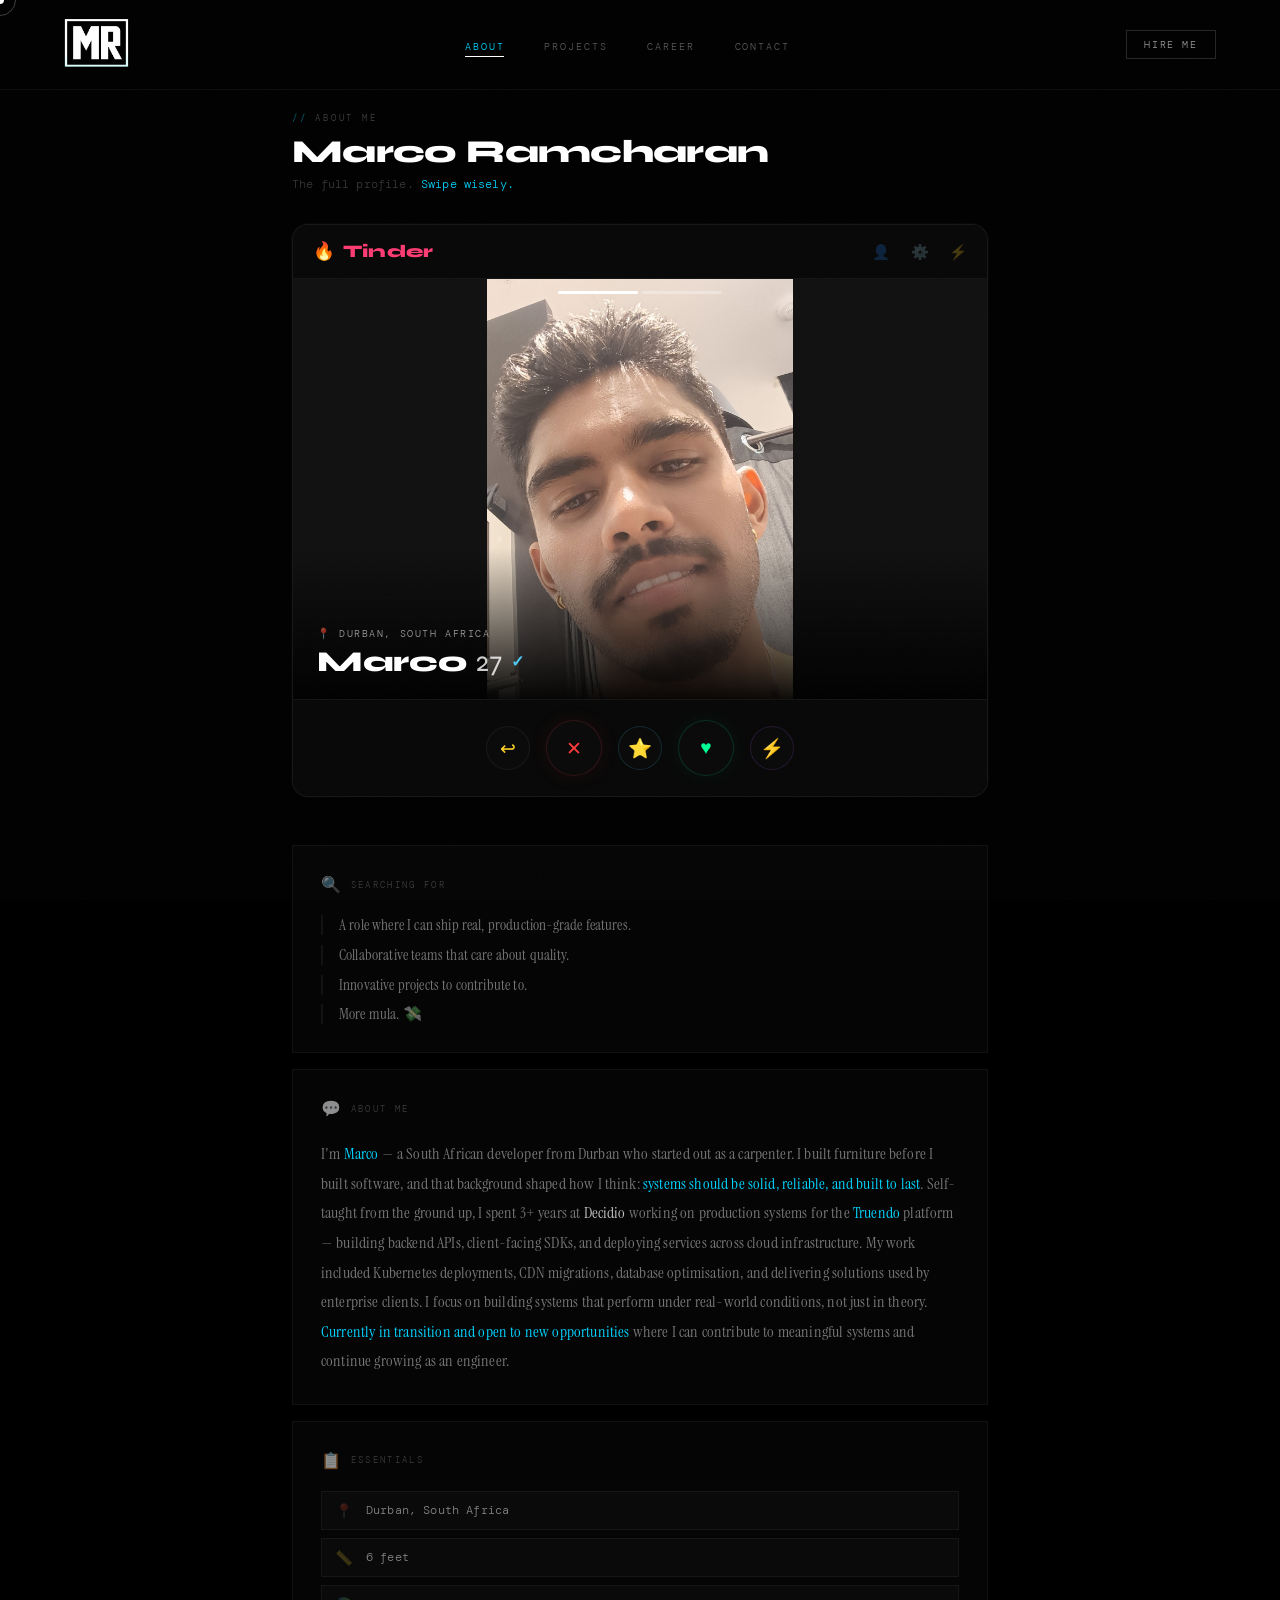
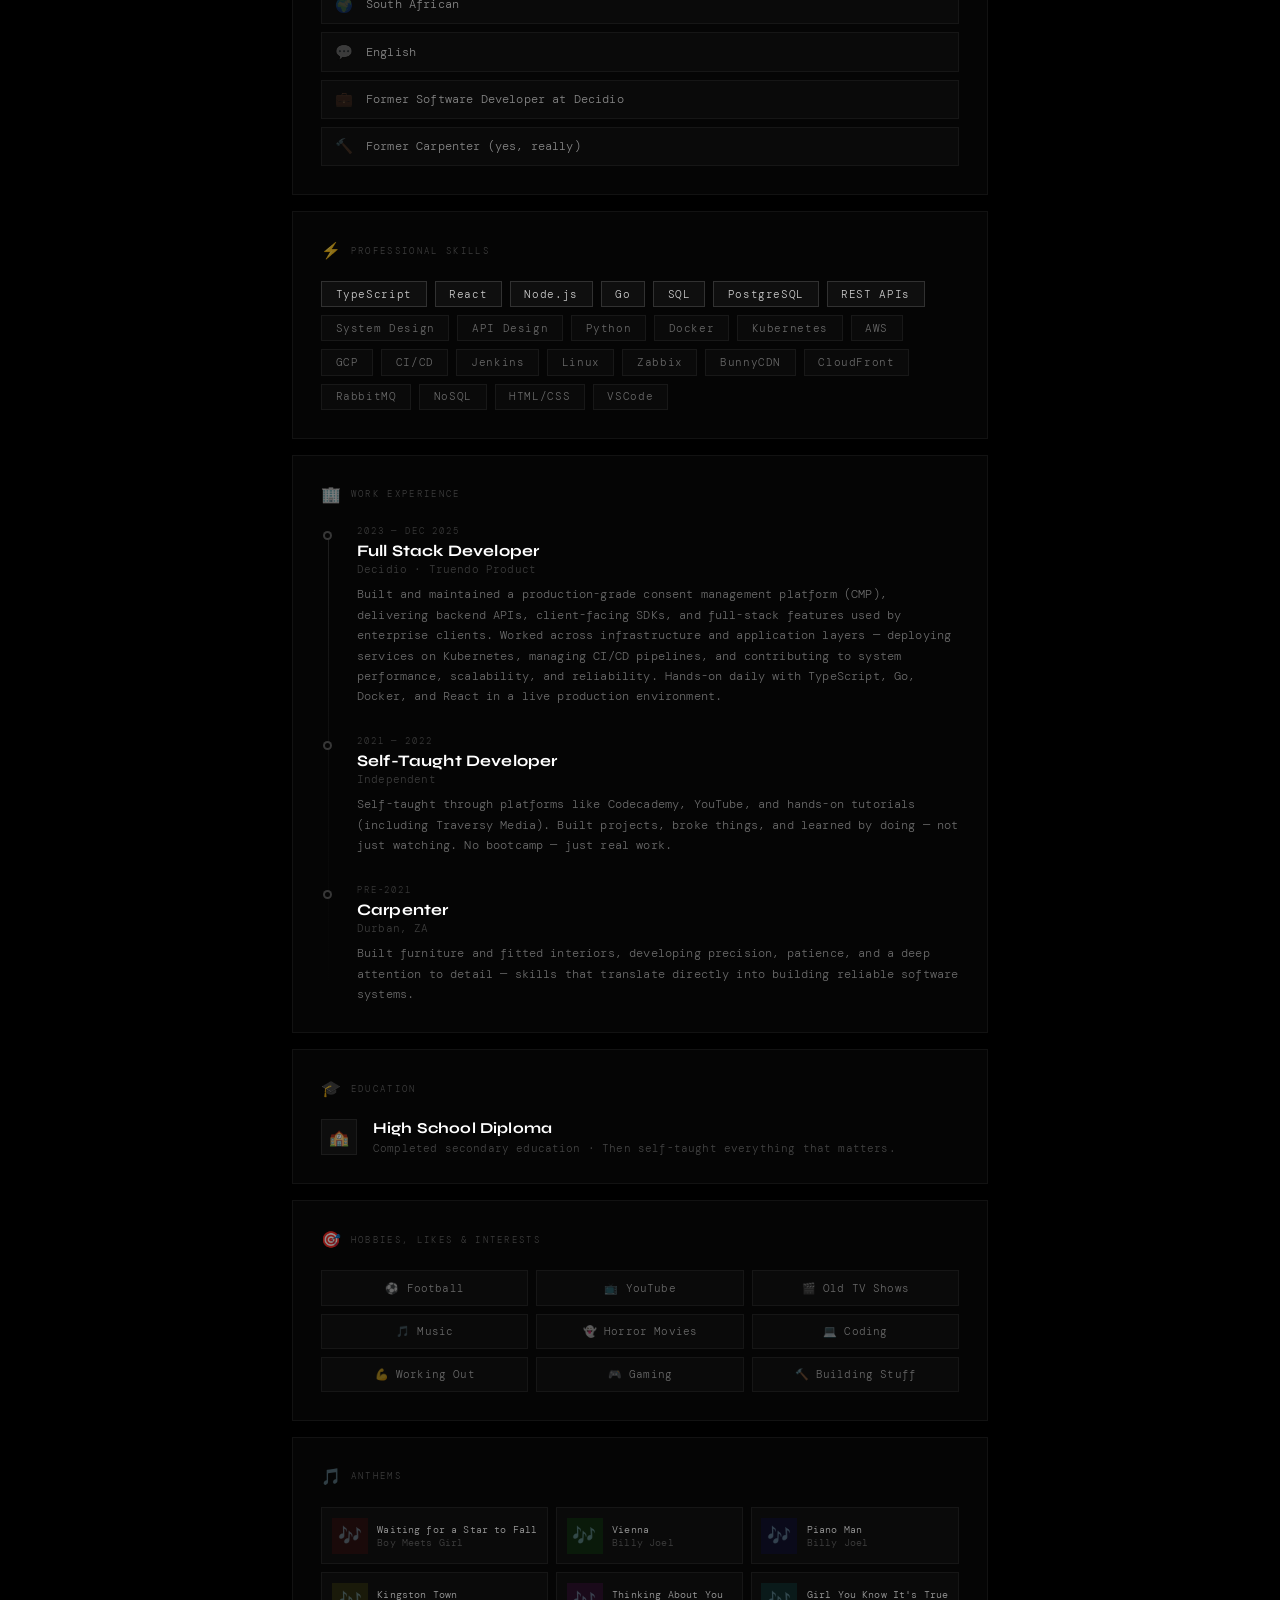
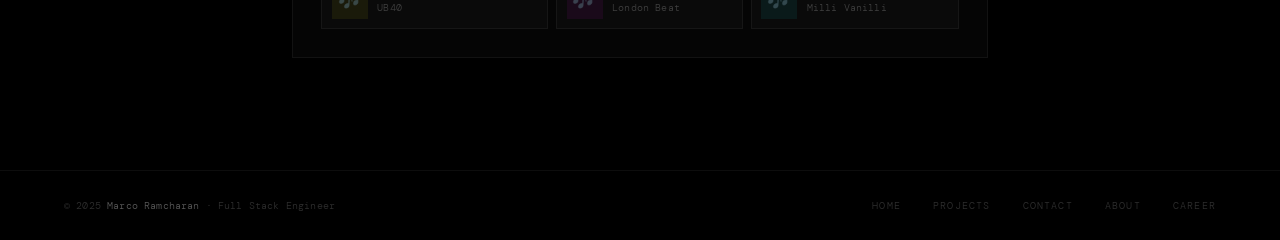
==== commit bca4e347: "added" ====
--- a/about/index.html
+++ b/about/index.html
@@ -294,7 +294,7 @@
 
 <!-- NAV -->
 <nav>
-  <a href="/" class="nav-logo">Marco <span>R.</span></a>
+    <a href="/" class="nav-logo"> <img src="/images/logo.png" height="50px" width="auto" alt=""> </a>
   <ul class="nav-links">
     <li><a href="/about" class="active">About</a></li>
     <li><a href="/projects">Projects</a></li>
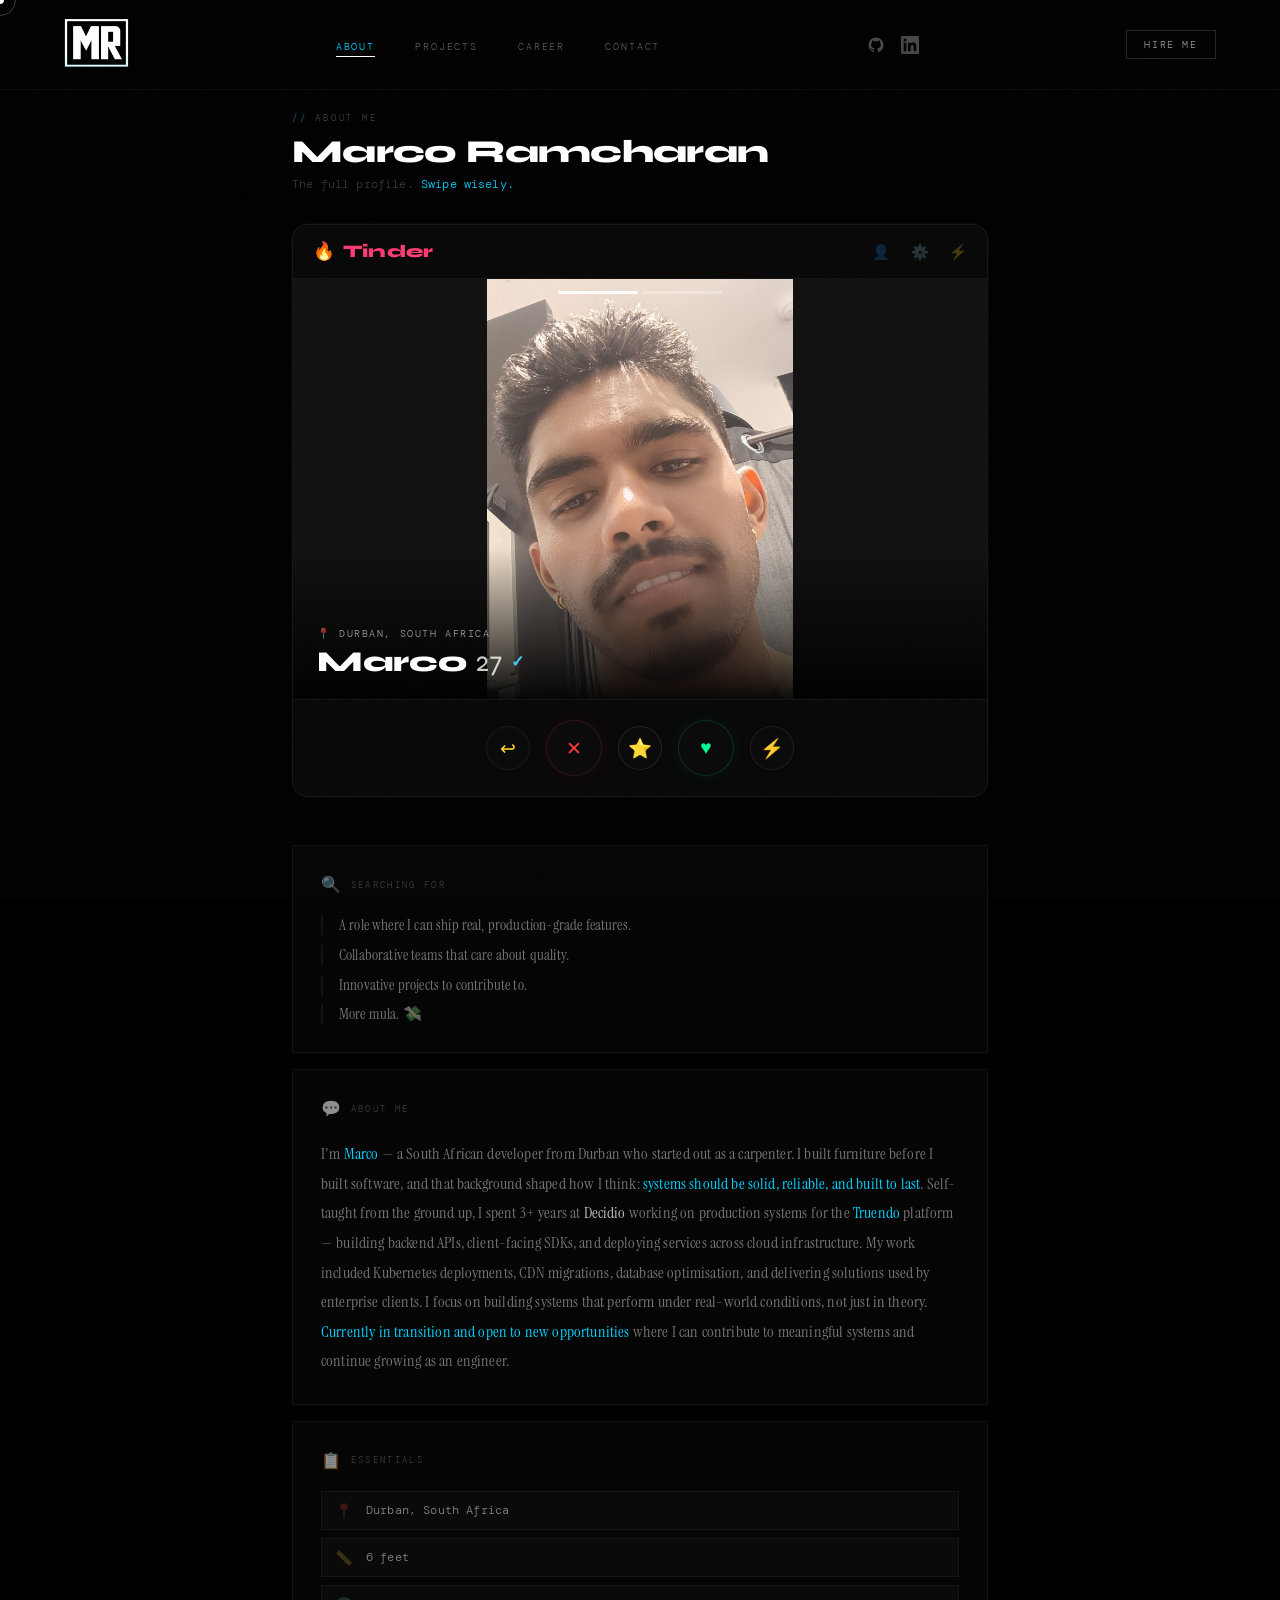
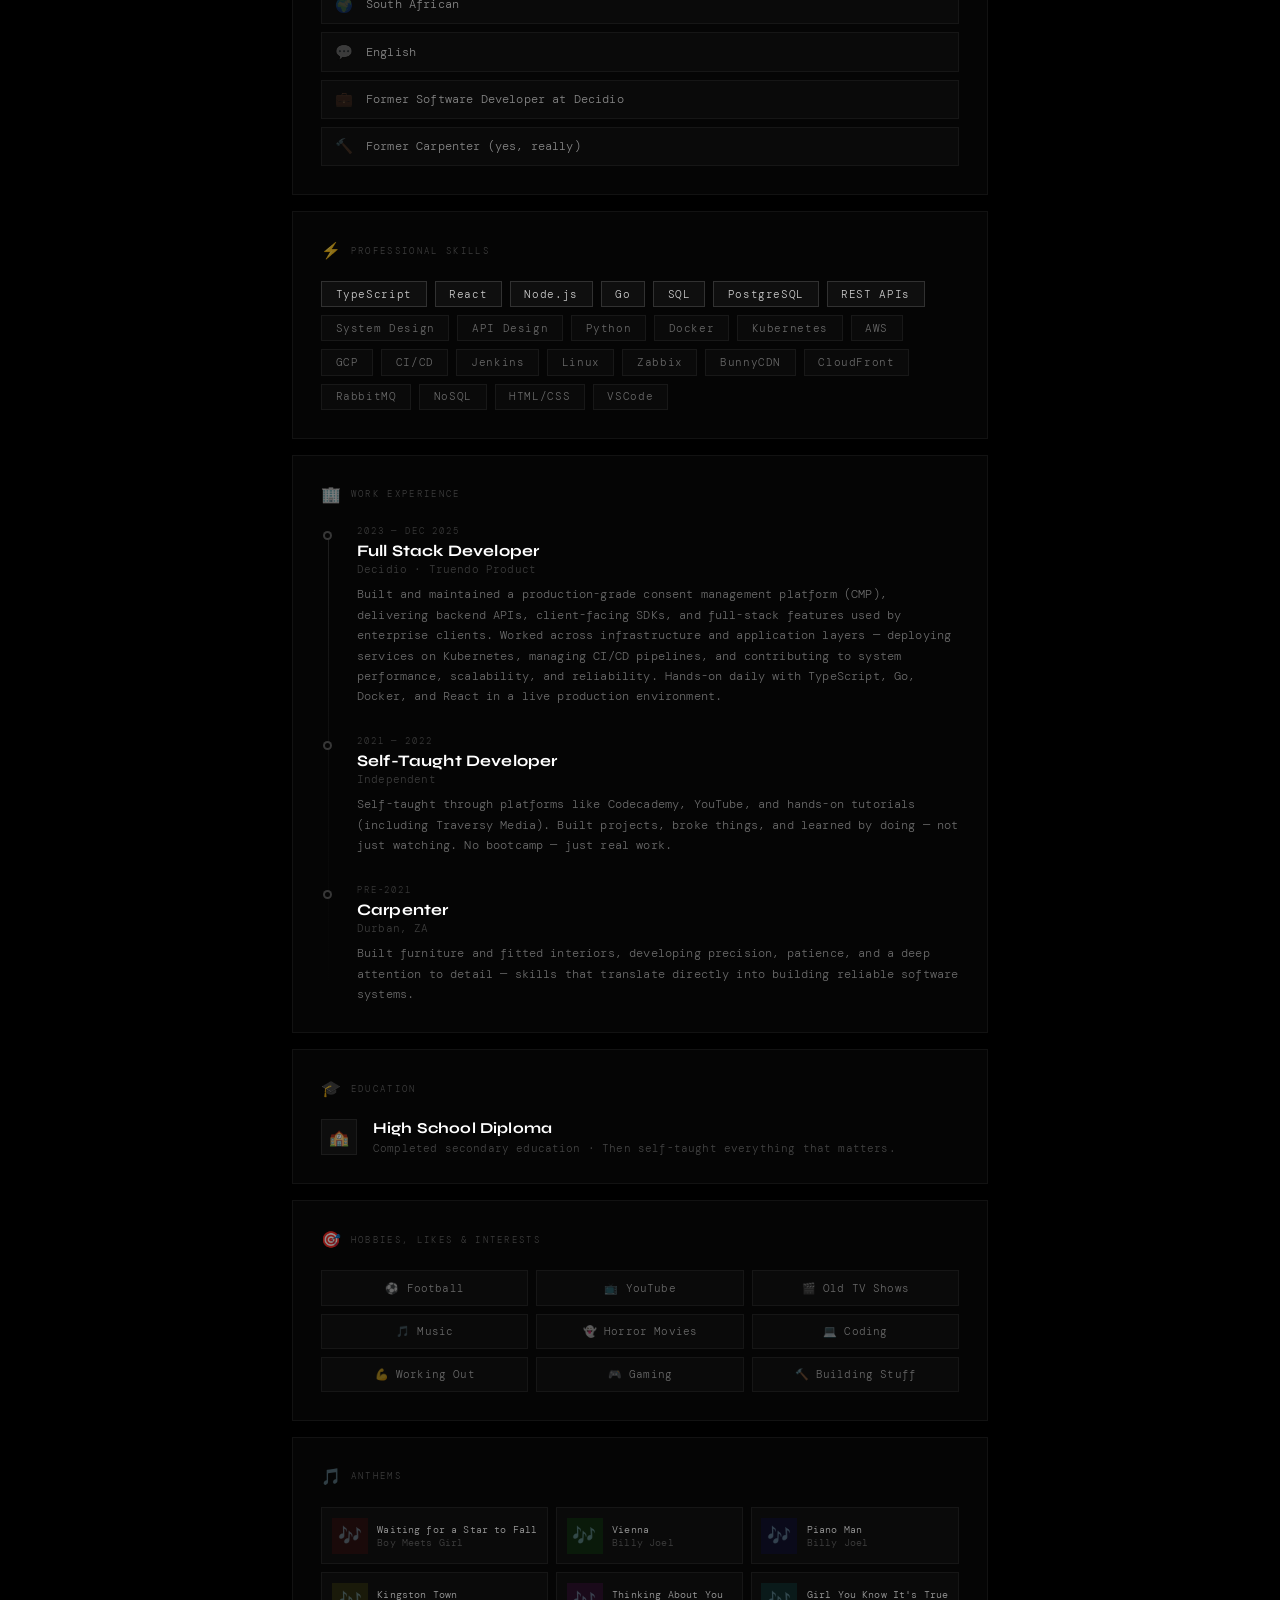
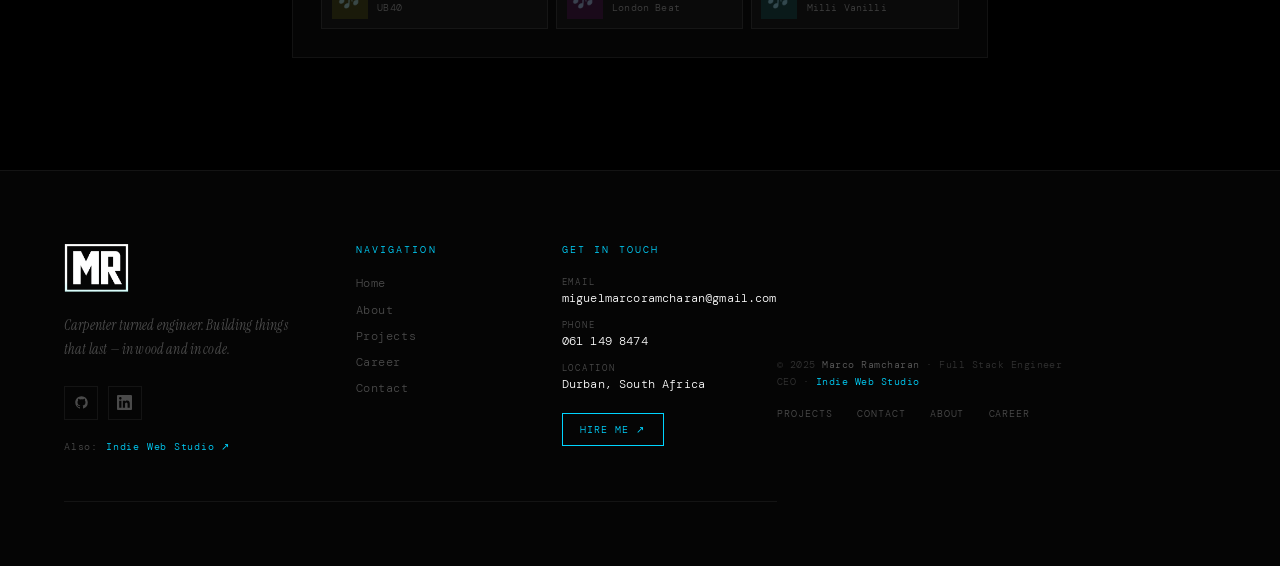
==== commit fe443490: "added" ====
--- a/about/index.html
+++ b/about/index.html
@@ -268,6 +268,98 @@
     .mobile-menu { padding: 5rem 1.5rem 3rem; }
   }
 </style>
+<style>
+  /* ── NEW FOOTER ── */
+.site-footer {
+  background: var(--bg2);
+  border-top: 1px solid var(--border);
+  padding: 4.5rem 4rem 2rem;
+}
+.footer-top {
+  max-width: 1200px;
+  margin: 0 auto;
+  display: grid;
+  grid-template-columns: 1.6fr 1fr 1fr;
+  gap: 4rem;
+  padding-bottom: 3rem;
+  border-bottom: 1px solid var(--border);
+  margin-bottom: 2rem;
+}
+.footer-logo-img { display: block; margin-bottom: 1rem; }
+.footer-tagline {
+  font-family: 'Instrument Serif', serif;
+  font-style: italic;
+  font-size: 0.9rem;
+  line-height: 1.65;
+  color: var(--muted);
+  margin-bottom: 1.5rem;
+  max-width: 280px;
+}
+.footer-socials { display: flex; gap: 0.6rem; margin-bottom: 1.25rem; }
+.footer-social {
+  width: 34px; height: 34px;
+  border: 1px solid var(--border);
+  background: transparent;
+  display: flex; align-items: center; justify-content: center;
+  text-decoration: none;
+  color: var(--muted);
+  transition: border-color 0.2s, color 0.2s, background 0.2s;
+}
+.footer-social:hover { border-color: var(--cyan); color: var(--cyan); background: rgba(0,212,255,0.07); }
+.footer-iws-line {
+  display: flex; align-items: center; gap: 0.5rem;
+  font-size: 0.62rem; letter-spacing: 0.08em; color: var(--muted);
+}
+.footer-iws-line a { color: var(--cyan); text-decoration: none; transition: opacity 0.2s; }
+.footer-iws-line a:hover { opacity: 0.75; }
+.footer-col-title {
+  font-size: 0.6rem; letter-spacing: 0.22em;
+  text-transform: uppercase; color: var(--cyan);
+  margin-bottom: 1.25rem;
+}
+.footer-col-links { display: flex; flex-direction: column; gap: 0.7rem; }
+.footer-col-links a {
+  font-size: 0.72rem; color: var(--muted);
+  text-decoration: none; letter-spacing: 0.05em;
+  transition: color 0.2s;
+}
+.footer-col-links a:hover { color: var(--white); }
+.footer-contact-item { display: flex; flex-direction: column; gap: 0.15rem; margin-bottom: 0.85rem; }
+.footer-contact-label { font-size: 0.58rem; letter-spacing: 0.18em; text-transform: uppercase; color: var(--muted); }
+.footer-contact-val { font-size: 0.72rem; color: var(--white); text-decoration: none; transition: color 0.2s; }
+.footer-contact-val:hover { color: var(--cyan); }
+.footer-hire {
+  display: inline-flex; align-items: center; gap: 0.4rem;
+  background: transparent; border: 1px solid var(--cyan);
+  color: var(--cyan); font-family: 'DM Mono', monospace;
+  font-size: 0.62rem; letter-spacing: 0.1em; text-transform: uppercase;
+  padding: 0.55rem 1.1rem; text-decoration: none; margin-top: 0.5rem;
+  transition: background 0.2s, color 0.2s;
+}
+.footer-hire:hover { background: var(--cyan); color: var(--bg); }
+.footer-bottom {
+  max-width: 1200px; margin: 0 auto;
+  display: flex; justify-content: space-between; align-items: center;
+  flex-wrap: wrap; gap: 1rem;
+}
+.footer-copy { font-size: 0.62rem; color: var(--muted); letter-spacing: 0.05em; line-height: 1.7; }
+.footer-copy span { color: var(--cyan); }
+.footer-copy a { color: var(--cyan); text-decoration: none; }
+.footer-bottom-links { display: flex; gap: 1.5rem; flex-wrap: wrap; }
+.footer-bottom-links a {
+  font-size: 0.62rem; color: var(--muted);
+  text-decoration: none; letter-spacing: 0.1em;
+  text-transform: uppercase; transition: color 0.2s;
+}
+.footer-bottom-links a:hover { color: var(--cyan); }
+
+@media (max-width: 900px) {
+  .site-footer { padding: 3.5rem 1.25rem 2rem; }
+  .footer-top { grid-template-columns: 1fr; gap: 2.5rem; padding-bottom: 2.5rem; }
+  .footer-bottom { flex-direction: column; align-items: flex-start; }
+  .footer-tagline { max-width: 100%; }
+}
+</style>
 <link rel="stylesheet" href="/style.css">
 </head>
 <body>
@@ -301,6 +393,18 @@
     <li><a href="/career">Career</a></li>
     <li><a href="/contact">Contact</a></li>
   </ul>
+  <div style="display:flex; gap:1rem; align-items:center;">
+  <a href="https://github.com/marcoramcharan" target="_blank" rel="noopener" title="GitHub"
+    style="color:var(--muted); text-decoration:none; transition:color 0.2s; display:flex; align-items:center;"
+    onmouseenter="this.style.color='var(--cyan)'" onmouseleave="this.style.color='var(--muted)'">
+    <svg width="18" height="18" viewBox="0 0 24 24" fill="currentColor"><path d="M12 2C6.477 2 2 6.484 2 12.017c0 4.425 2.865 8.18 6.839 9.504.5.092.682-.217.682-.483 0-.237-.008-.868-.013-1.703-2.782.605-3.369-1.343-3.369-1.343-.454-1.158-1.11-1.466-1.11-1.466-.908-.62.069-.608.069-.608 1.003.07 1.531 1.032 1.531 1.032.892 1.53 2.341 1.088 2.91.832.092-.647.35-1.088.636-1.338-2.22-.253-4.555-1.113-4.555-4.951 0-1.093.39-1.988 1.029-2.688-.103-.253-.446-1.272.098-2.65 0 0 .84-.27 2.75 1.026A9.564 9.564 0 0112 6.844c.85.004 1.705.115 2.504.337 1.909-1.296 2.747-1.027 2.747-1.027.546 1.379.202 2.398.1 2.651.64.7 1.028 1.595 1.028 2.688 0 3.848-2.339 4.695-4.566 4.943.359.309.678.92.678 1.855 0 1.338-.012 2.419-.012 2.747 0 .268.18.58.688.482A10.019 10.019 0 0022 12.017C22 6.484 17.522 2 12 2z"/></svg>
+  </a>
+  <a href="https://www.linkedin.com/in/miguelmarcoramcharan" target="_blank" rel="noopener" title="LinkedIn"
+    style="color:var(--muted); text-decoration:none; transition:color 0.2s; display:flex; align-items:center;"
+    onmouseenter="this.style.color='var(--cyan)'" onmouseleave="this.style.color='var(--muted)'">
+    <svg width="18" height="18" viewBox="0 0 24 24" fill="currentColor"><path d="M20.447 20.452h-3.554v-5.569c0-1.328-.027-3.037-1.852-3.037-1.853 0-2.136 1.445-2.136 2.939v5.667H9.351V9h3.414v1.561h.046c.477-.9 1.637-1.85 3.37-1.85 3.601 0 4.267 2.37 4.267 5.455v6.286zM5.337 7.433a2.062 2.062 0 01-2.063-2.065 2.064 2.064 0 112.063 2.065zm1.782 13.019H3.555V9h3.564v11.452zM22.225 0H1.771C.792 0 0 .774 0 1.729v20.542C0 23.227.792 24 1.771 24h20.451C23.2 24 24 23.227 24 22.271V1.729C24 .774 23.2 0 22.222 0h.003z"/></svg>
+  </a>
+</div>
   <a href="mailto:miguelmarcoramcharan@gmail.com" class="nav-cta">Hire Me</a>
   <button class="nav-hamburger" id="hamburger" aria-label="Toggle navigation menu" aria-expanded="false">
     <span></span><span></span><span></span>
@@ -524,10 +628,62 @@
 
 </div>
 
-<footer>
-  <div class="footer-copy">© 2025 <span>Marco Ramcharan</span> · Full Stack Engineer</div>
-  <div class="footer-links">
-    <a href="/">Home</a><a href="/projects">Projects</a><a href="/contact">Contact</a><a href="/about/">About</a><a href="/career/">Career</a>
+<footer class="site-footer">
+  <div class="footer-top">
+    <div>
+      <a href="/" class="footer-logo-img"><img src="/images/logo.png" height="50px" width="auto" alt="Marco Ramcharan"></a>
+      <p class="footer-tagline">Carpenter turned engineer. Building things that last — in wood and in code.</p>
+      <div class="footer-socials">
+        <a href="https://github.com/marcoramcharan" target="_blank" rel="noopener" class="footer-social" title="GitHub">
+          <svg width="15" height="15" viewBox="0 0 24 24" fill="currentColor"><path d="M12 2C6.477 2 2 6.484 2 12.017c0 4.425 2.865 8.18 6.839 9.504.5.092.682-.217.682-.483 0-.237-.008-.868-.013-1.703-2.782.605-3.369-1.343-3.369-1.343-.454-1.158-1.11-1.466-1.11-1.466-.908-.62.069-.608.069-.608 1.003.07 1.531 1.032 1.531 1.032.892 1.53 2.341 1.088 2.91.832.092-.647.35-1.088.636-1.338-2.22-.253-4.555-1.113-4.555-4.951 0-1.093.39-1.988 1.029-2.688-.103-.253-.446-1.272.098-2.65 0 0 .84-.27 2.75 1.026A9.564 9.564 0 0112 6.844c.85.004 1.705.115 2.504.337 1.909-1.296 2.747-1.027 2.747-1.027.546 1.379.202 2.398.1 2.651.64.7 1.028 1.595 1.028 2.688 0 3.848-2.339 4.695-4.566 4.943.359.309.678.92.678 1.855 0 1.338-.012 2.419-.012 2.747 0 .268.18.58.688.482A10.019 10.019 0 0022 12.017C22 6.484 17.522 2 12 2z"/></svg>
+        </a>
+        <a href="https://www.linkedin.com/in/miguelmarcoramcharan" target="_blank" rel="noopener" class="footer-social" title="LinkedIn">
+          <svg width="15" height="15" viewBox="0 0 24 24" fill="currentColor"><path d="M20.447 20.452h-3.554v-5.569c0-1.328-.027-3.037-1.852-3.037-1.853 0-2.136 1.445-2.136 2.939v5.667H9.351V9h3.414v1.561h.046c.477-.9 1.637-1.85 3.37-1.85 3.601 0 4.267 2.37 4.267 5.455v6.286zM5.337 7.433a2.062 2.062 0 01-2.063-2.065 2.064 2.064 0 112.063 2.065zm1.782 13.019H3.555V9h3.564v11.452zM22.225 0H1.771C.792 0 0 .774 0 1.729v20.542C0 23.227.792 24 1.771 24h20.451C23.2 24 24 23.227 24 22.271V1.729C24 .774 23.2 0 22.222 0h.003z"/></svg>
+        </a>
+      </div>
+      <div class="footer-iws-line">
+        <span>Also:</span>
+        <a href="https://www.indiewebstudio.co.za" target="_blank" rel="noopener">Indie Web Studio ↗</a>
+      </div>
+    </div>
+    <div>
+      <div class="footer-col-title">Navigation</div>
+      <div class="footer-col-links">
+        <a href="/">Home</a>
+        <a href="/about">About</a>
+        <a href="/projects">Projects</a>
+        <a href="/career">Career</a>
+        <a href="/contact">Contact</a>
+      </div>
+    </div>
+    <div>
+      <div class="footer-col-title">Get in touch</div>
+      <div class="footer-contact-item">
+        <span class="footer-contact-label">Email</span>
+        <a href="mailto:miguelmarcoramcharan@gmail.com" class="footer-contact-val">miguelmarcoramcharan@gmail.com</a>
+      </div>
+      <div class="footer-contact-item">
+        <span class="footer-contact-label">Phone</span>
+        <a href="tel:0611498474" class="footer-contact-val">061 149 8474</a>
+      </div>
+      <div class="footer-contact-item">
+        <span class="footer-contact-label">Location</span>
+        <span class="footer-contact-val">Durban, South Africa</span>
+      </div>
+      <a href="mailto:miguelmarcoramcharan@gmail.com" class="footer-hire">Hire Me ↗</a>
+    </div>
+  </div>
+  <div class="footer-bottom">
+    <div>
+      <div class="footer-copy">© 2025 <span>Marco Ramcharan</span> · Full Stack Engineer</div>
+      <div class="footer-copy">CEO · <a href="https://www.indiewebstudio.co.za" target="_blank" rel="noopener">Indie Web Studio</a></div>
+    </div>
+    <div class="footer-bottom-links">
+      <a href="/projects">Projects</a>
+      <a href="/contact">Contact</a>
+      <a href="/about">About</a>
+      <a href="/career">Career</a>
+    </div>
   </div>
 </footer>
 
--- a/style.css
+++ b/style.css
@@ -130,6 +130,7 @@
   color: var(--white);
   font-size: clamp(3.2rem, 6.5vw, 6rem);
   letter-spacing: -0.03em;
+  white-space: normal;
   line-height: 0.92;
 }
 .hero-name .line-accent {
@@ -2144,4 +2145,78 @@
       rgba(0,0,0,0.1) 100%
     );
   }
+}
+
+
+@media (max-width: 900px) {
+  .stat-number {
+    font-size: 1.5rem;
+  }
+  
+  .stat-item {
+    padding: 1rem 0.75rem;
+  }
+  
+  .stat-label {
+    font-size: 0.55rem;
+  }
+}
+
+@media (max-width: 900px) {
+  .hero-name {
+    font-size: clamp(1.4rem, 6vw, 2.5rem);
+  }
+}
+
+@media (max-width: 900px) {
+  .hero-name {
+    font-size: clamp(1.4rem, 6vw, 2.5rem);
+  }
+
+  .hero-name .line-accent {
+    display: block; /* already there but make sure this is set */
+  }
+}
+
+@media (max-width: 900px) {
+  .hero-name .line-accent::after {
+    bottom: 0px; /* adjust this until it sits under the text properly */
+  }
+}
+
+.tools-grid {
+  display: grid;
+  grid-template-columns: repeat(3, 1fr);
+  gap: 1px;
+  background: var(--border);
+}
+
+@media (max-width: 900px) {
+  .tools-grid {
+    grid-template-columns: 1fr;
+  }
+}
+
+.tool-card {
+  background: var(--bg);
+  padding: 2.5rem;
+  text-decoration: none;
+  display: flex;
+  flex-direction: column;
+  gap: 1rem;
+  border: 1px solid transparent;
+  transition: border-color 0.2s, background 0.2s;
+  width: 100%;
+  box-sizing: border-box;
+}
+
+@media (max-width: 900px) {
+  .tool-card {
+    padding: 1.5rem;
+  }
+}
+
+.type-cursor {
+  color: var(--cyan);
+  animation: blink 1s infinite;
 }
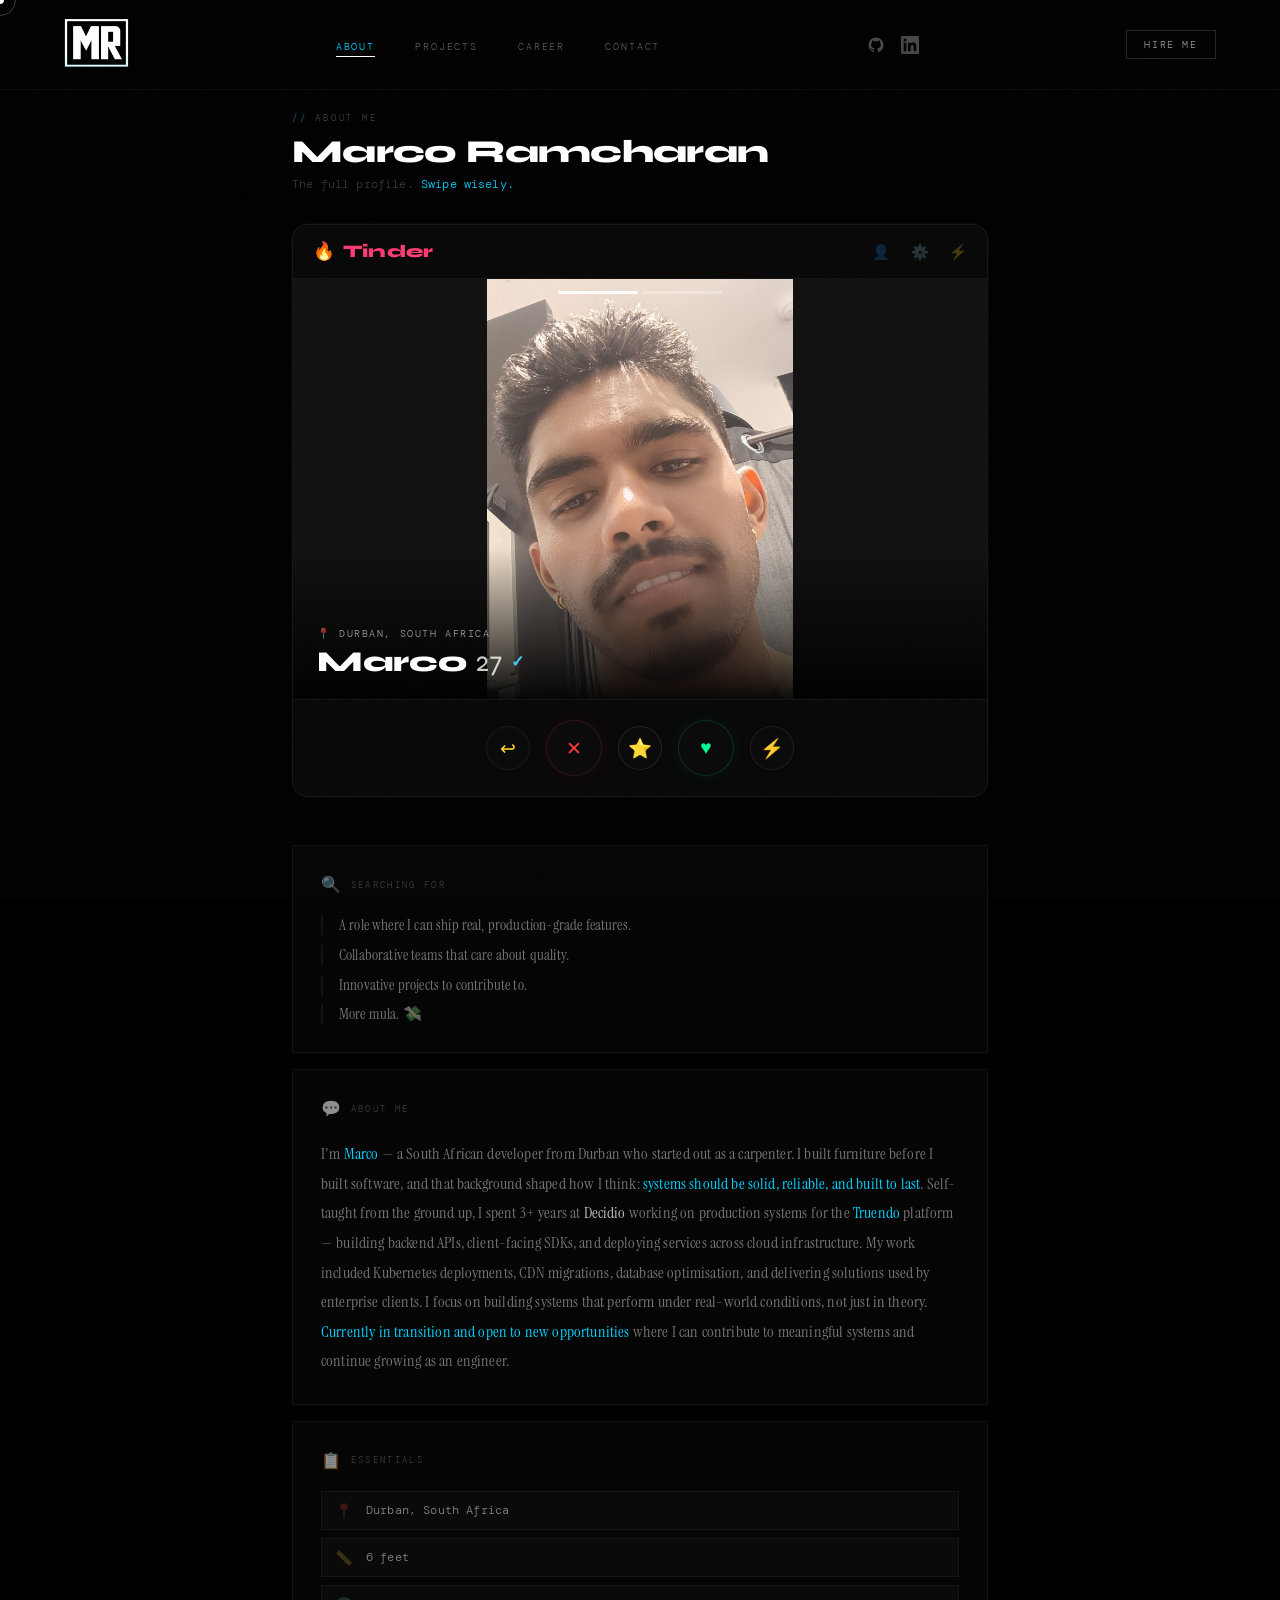
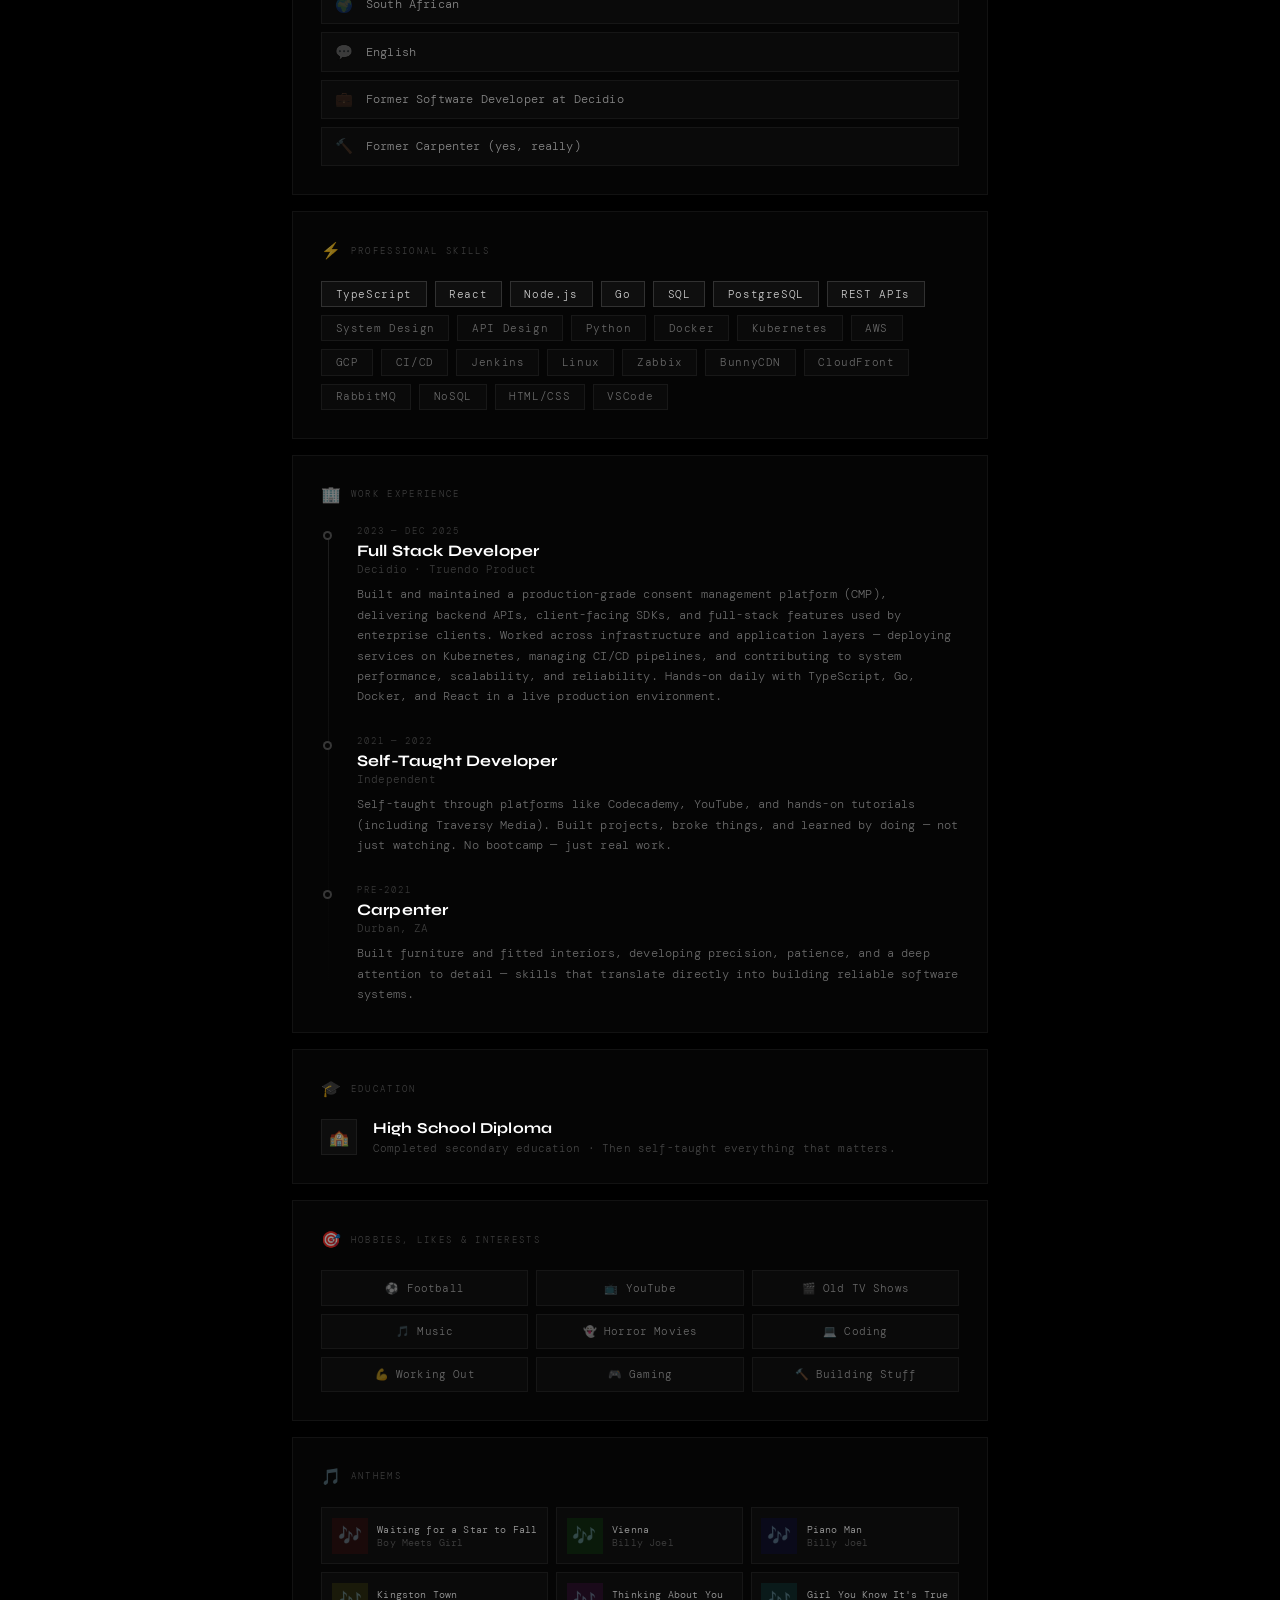
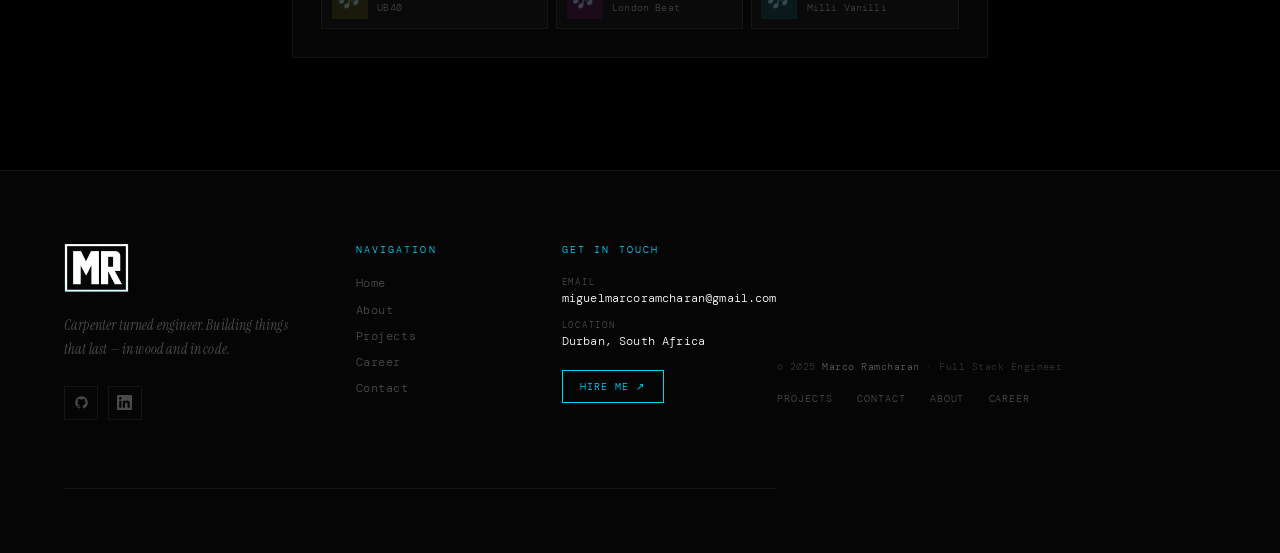
==== commit 18f27ebb: "added more shit" ====
--- a/about/index.html
+++ b/about/index.html
@@ -641,10 +641,6 @@
           <svg width="15" height="15" viewBox="0 0 24 24" fill="currentColor"><path d="M20.447 20.452h-3.554v-5.569c0-1.328-.027-3.037-1.852-3.037-1.853 0-2.136 1.445-2.136 2.939v5.667H9.351V9h3.414v1.561h.046c.477-.9 1.637-1.85 3.37-1.85 3.601 0 4.267 2.37 4.267 5.455v6.286zM5.337 7.433a2.062 2.062 0 01-2.063-2.065 2.064 2.064 0 112.063 2.065zm1.782 13.019H3.555V9h3.564v11.452zM22.225 0H1.771C.792 0 0 .774 0 1.729v20.542C0 23.227.792 24 1.771 24h20.451C23.2 24 24 23.227 24 22.271V1.729C24 .774 23.2 0 22.222 0h.003z"/></svg>
         </a>
       </div>
-      <div class="footer-iws-line">
-        <span>Also:</span>
-        <a href="https://www.indiewebstudio.co.za" target="_blank" rel="noopener">Indie Web Studio ↗</a>
-      </div>
     </div>
     <div>
       <div class="footer-col-title">Navigation</div>
@@ -663,10 +659,6 @@
         <a href="mailto:miguelmarcoramcharan@gmail.com" class="footer-contact-val">miguelmarcoramcharan@gmail.com</a>
       </div>
       <div class="footer-contact-item">
-        <span class="footer-contact-label">Phone</span>
-        <a href="tel:0611498474" class="footer-contact-val">061 149 8474</a>
-      </div>
-      <div class="footer-contact-item">
         <span class="footer-contact-label">Location</span>
         <span class="footer-contact-val">Durban, South Africa</span>
       </div>
@@ -676,7 +668,6 @@
   <div class="footer-bottom">
     <div>
       <div class="footer-copy">© 2025 <span>Marco Ramcharan</span> · Full Stack Engineer</div>
-      <div class="footer-copy">CEO · <a href="https://www.indiewebstudio.co.za" target="_blank" rel="noopener">Indie Web Studio</a></div>
     </div>
     <div class="footer-bottom-links">
       <a href="/projects">Projects</a>
